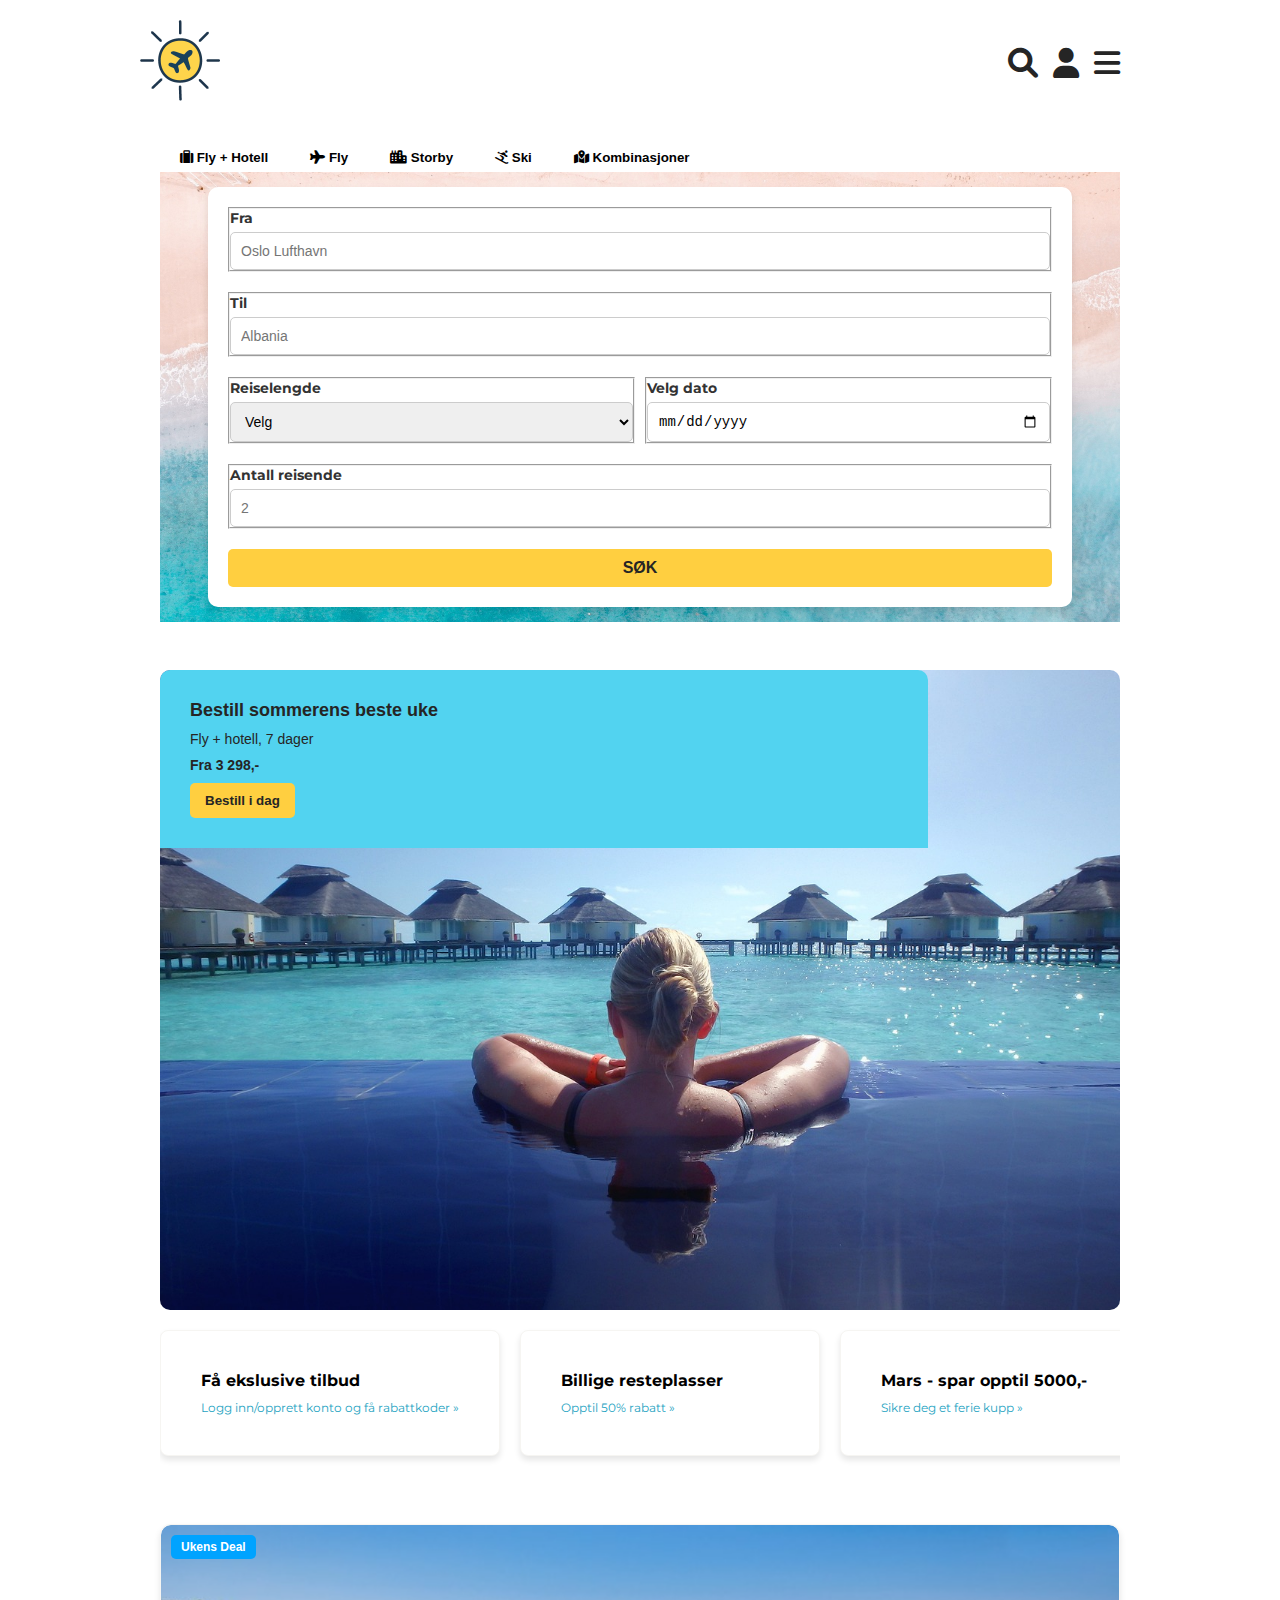
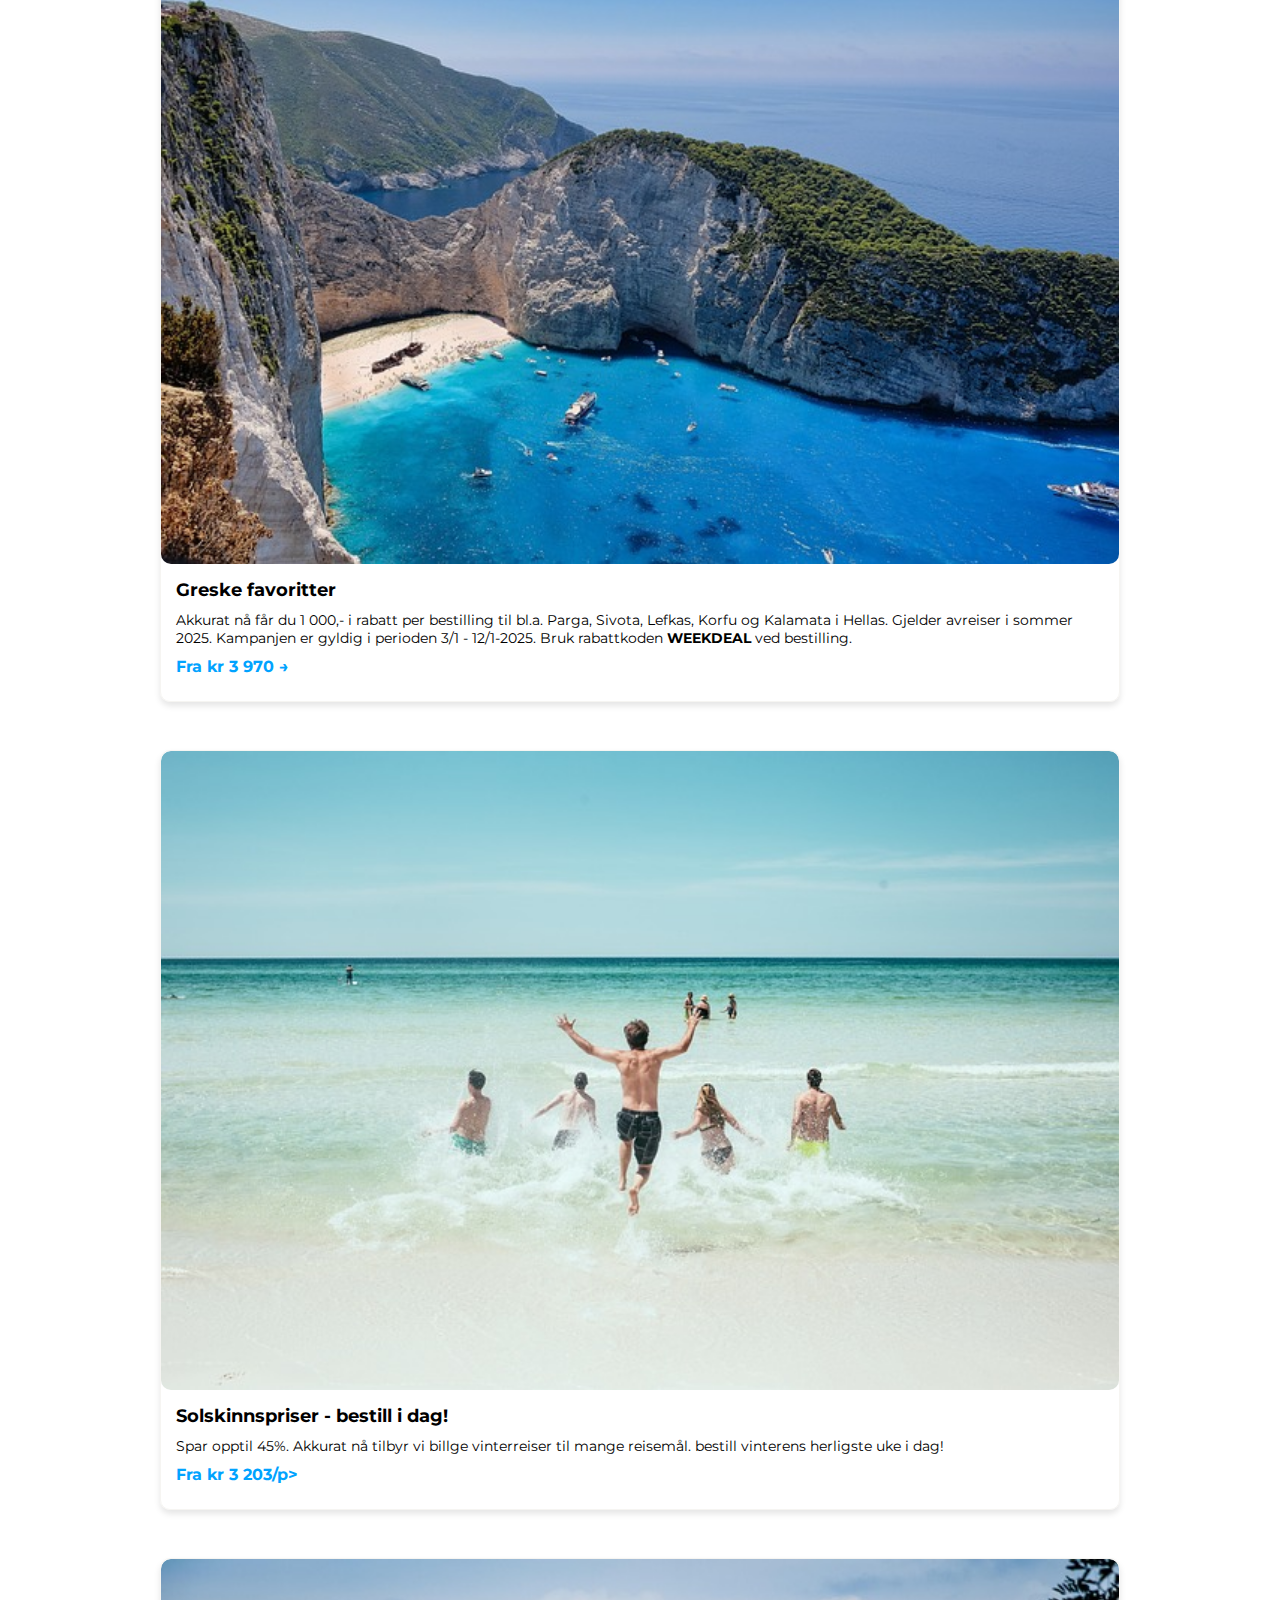
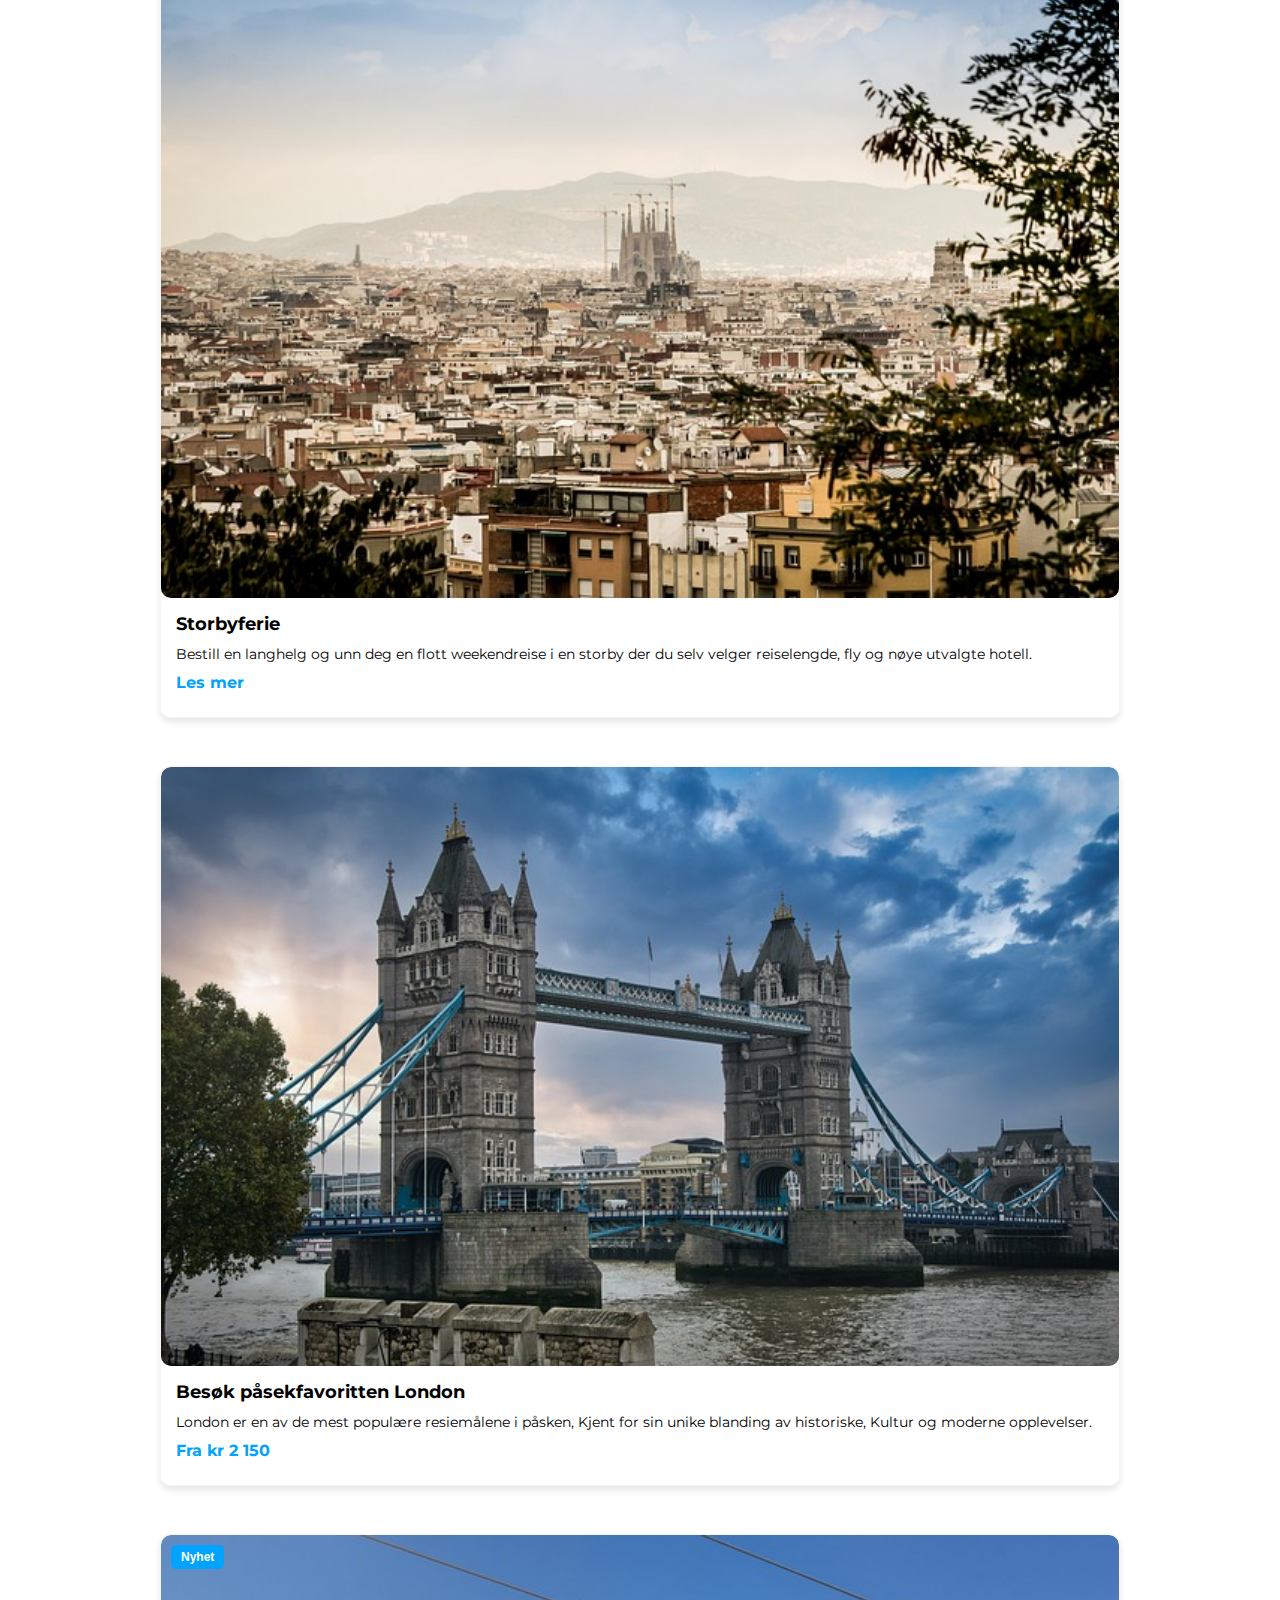
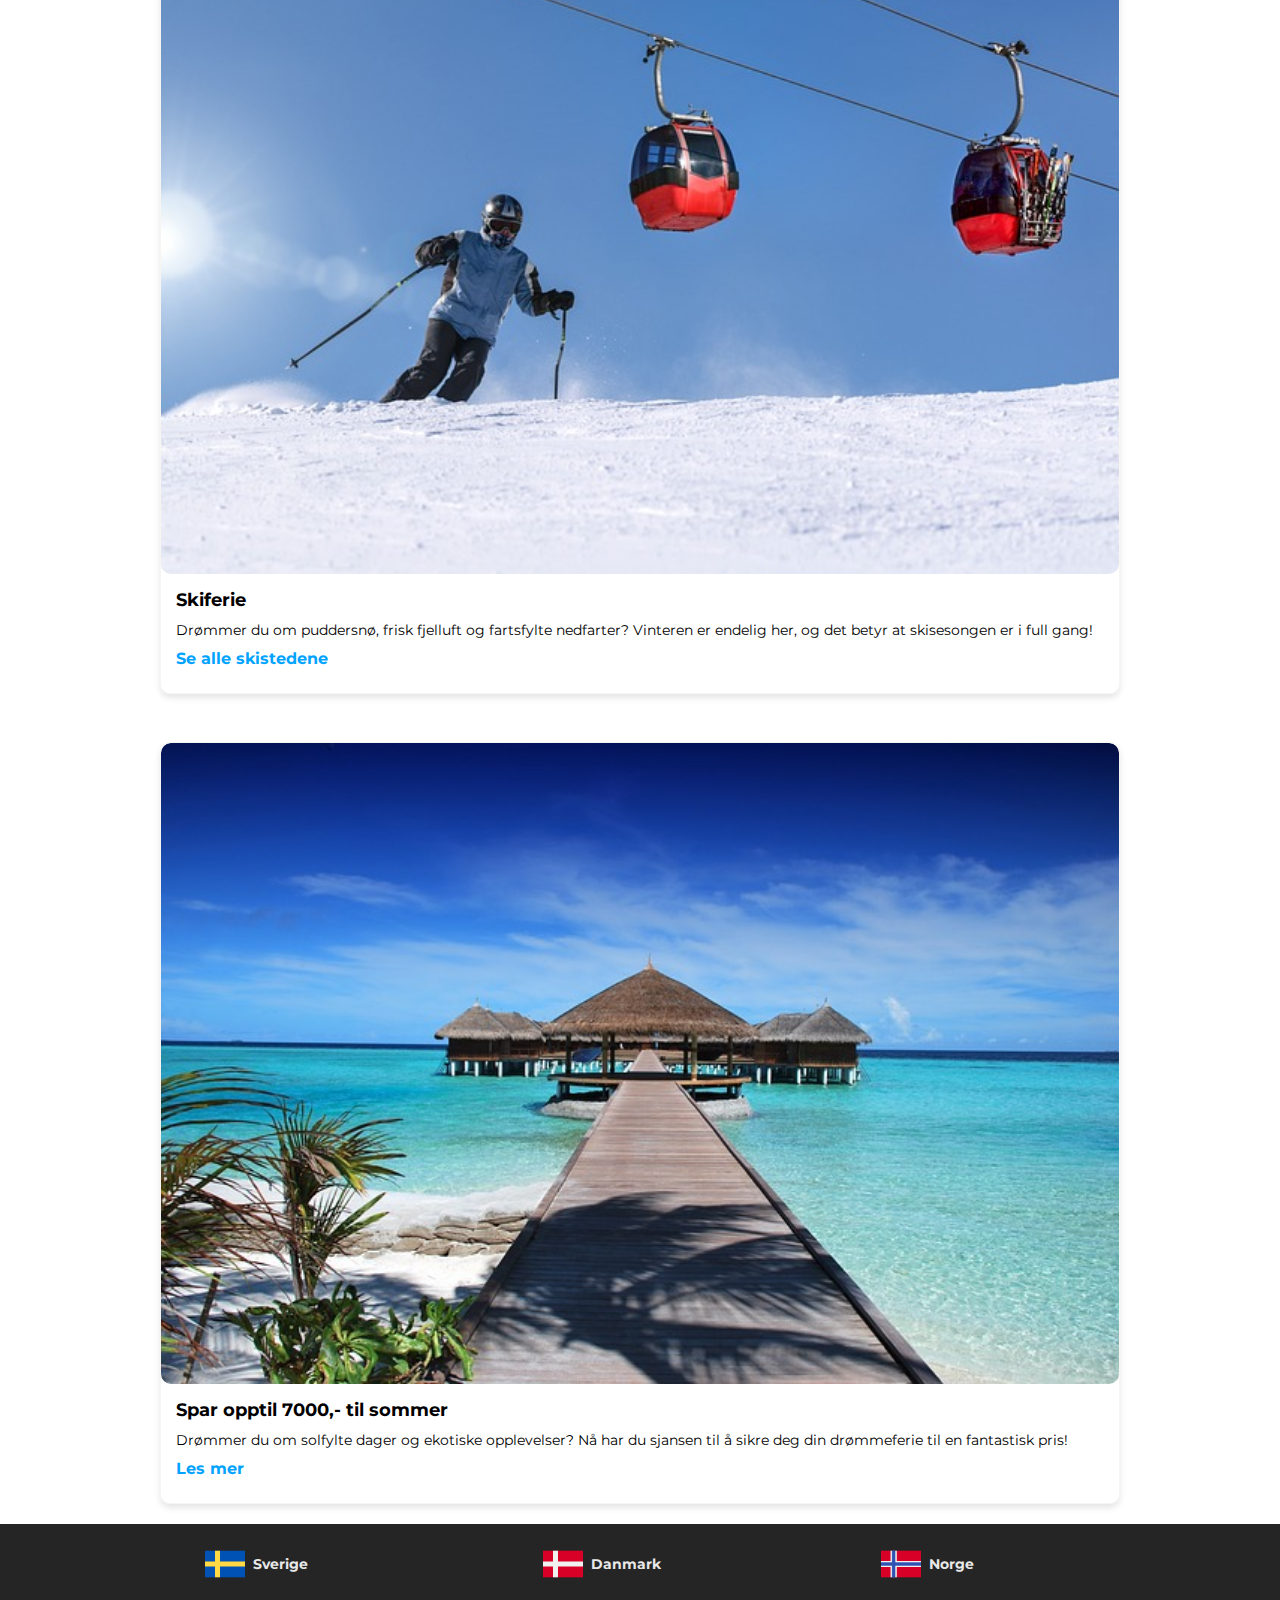
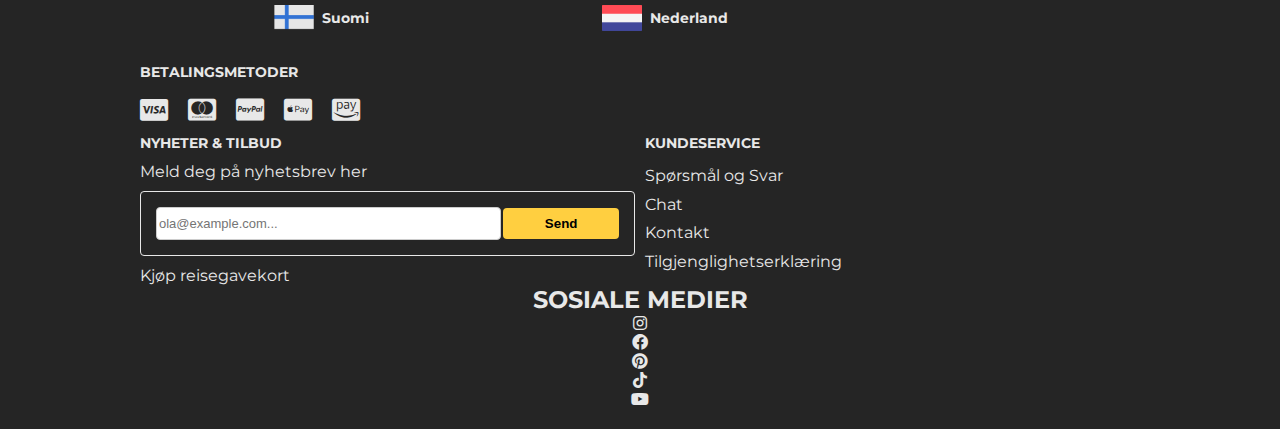
==== index.html @ 230c8f16 "Første commit for KonteEksamen-prosjektet" ====
<!DOCTYPE html>
<html lang="en">
<head>
    <meta charset="UTF-8">
    <meta name="viewport" content="width=device-width, initial-scale=1.0">
    <title>Document</title>
    <link href="https://fonts.googleapis.com/css2?family=Montserrat:wght@400;700&display=swap" rel="stylesheet">
    <link rel="stylesheet" href="https://cdnjs.cloudflare.com/ajax/libs/font-awesome/6.0.0-beta3/css/all.min.css">
    <link rel="stylesheet" href="style.css">
</head>
<body>
    <div class="wrapper">
        <header class="menu">
            <nav class="navbar">
                <div class="navdiv">
                    <div class="logo"><a href="#"><img src="bildemappe/fav.png" alt="logo"></a> </div>
                    <ul class="header-icons">
                        <li><i class="fas fa-search"></i></li> <!-- Søkeikon -->
                        <li><i class="fas fa-user"></i></li> <!-- Brukerikon -->
                        <li><i class="fas fa-bars"></i></li> <!-- Hamburger-menyikon -->
                    </ul> 
                </div>
            </nav>
        </header>


        <main class="main-content">
            <div class="booking-section">
                
                <section class="travel-booking-section">
                    <nav class="tabs">
                        <button class="tab active"><i class="fa-solid fa-suitcase"></i> Fly + Hotell</button>
                        <button class="tab"><i class="fa-sharp fa-solid fa-plane"></i> Fly</button>
                        <button class="tab"><i class="fa-sharp fa-solid fa-city"></i> Storby</button>
                        <button class="tab"><i class="fa-sharp fa-solid fa-person-skiing"></i> Ski</button>
                        <button class="tab"><i class="fa-solid fa-map-location-dot"></i> Kombinasjoner</button>
                    </nav>
                </section>
                
                <section class="form-section">
                    
                    <form action="index.php" method="post" class="kasse_inputs_3">
                
                        <fieldset class="input-group">
                            <label for="form">Fra</label>
                            <input type="text" id="form" placeholder="Oslo Lufthavn" minlength="6" maxlength="10" required>
                        </fieldset>
                
                        <fieldset class="input-group">
                            <label for="form">Til</label>
                            <input type="text" id="form" placeholder="Albania" minlength="6" maxlength="10" required>
                        </fieldset>
                
                        <section class="row">
                            <fieldset class="input-group">
                                <label for="travel-duration">Reiselengde</label>
                                <select id="travel-duration" required>
                                    <option value="">Velg</option>
                                    <option value="1">Mindre enn 1 uke</option>
                                    <option value="2">1-2 uker</option>
                                    <option value="3">Mer enn 2 uker</option>
                                </select>
                            </fieldset>
                            <fieldset class="input-group">
                                <label for="date">Velg dato</label>
                                <input type="date" id="date" required>
                            </fieldset>
                        </section>
                
                        <fieldset class="input-group">
                            <label for="datetime">Antall reisende</label>
                            <input type="number" id="datetime" placeholder="2" min="1" required>
                        </fieldset>
                
                        <button type="submit" class="search-btn">Søk</button>
                    </form>
                </section>
                
                
                




                <section class="card">
                    <figure class="card-image">
                        <img src="bildemappe/holiday.jpg" alt="Sommerferie" class="background-image">
                    </figure>
                    <section class="card-content">
                        <h2>Bestill sommerens beste uke</h2>
                        <p>Fly + hotell, 7 dager</p>
                        <p class="price">Fra <strong>3 298,-</strong></p>
                        <button class="cta-button">Bestill i dag</button>
                    </section>
                </section>

               
                <section class="tilbud-section">
                    <section class="tilbud">
                        <h3>Få ekslusive tilbud</h3>
                        <p>Logg inn/opprett konto og få rabattkoder &raquo;</p>
                    </section>

                    <section class="tilbud">
                        <h3>Billige resteplasser</h3>
                        <p>Opptil 50% rabatt &raquo;</p>
                    </section>

                    <section class="tilbud">
                        <h3>Mars - spar opptil 5000,-</h3>
                        <p>Sikre deg et ferie kupp &raquo;</p>
                    </section>
                </section>
                




                <section class="deal-card">
                    <span class="badge">Ukens Deal</span>
                    <img src="bildemappe/beach-mountain.jpg" alt="Bilde av greske strender" class="deal-image">
                    <article class="deal-content">
                        <h2>Greske favoritter</h2>
                        <p>Akkurat nå får du 1 000,- i rabatt per bestilling til bl.a. Parga, Sivota, Lefkas, Korfu og Kalamata i Hellas. Gjelder avreiser i sommer 2025. Kampanjen er gyldig i perioden 3/1 - 12/1-2025. Bruk rabattkoden <strong>WEEKDEAL</strong> ved bestilling.</p>
                        <p class="price">Fra kr 3 970 &rarr;</p>
                    </article>
                </section>
                <!-- Gjenta seks ganger -->
                <section class="deal-card">
                    <img src="bildemappe/beach-people.jpg" alt="Bilde av greske strender" class="deal-image">
                    <article class="deal-content">
                        <h2>Solskinnspriser - bestill i dag!</h2>
                        <p>Spar opptil 45%. Akkurat nå tilbyr vi billge vinterreiser til mange reisemål. bestill vinterens herligste uke i dag!</p>
                        <p class="price">Fra kr 3 203/p>
                    </article>
                </section>
                <section class="deal-card">
                    <img src="bildemappe/cathedral-city.jpg" alt="Bilde av greske strender" class="deal-image">
                    <article class="deal-content">
                        <h2>Storbyferie</h2>
                        <p>Bestill en langhelg og unn deg en flott weekendreise i en storby der du selv velger reiselengde, fly og nøye utvalgte hotell.</p>
                        <p class="price">Les mer</p>
                    </article>
                </section>
                <section class="deal-card">
                    <img src="bildemappe/building-brue.jpg" alt="Bilde av greske strender" class="deal-image">
                    <article class="deal-content">
                        <h2>Besøk påsekfavoritten London</h2>
                        <p>London er en av de mest populære resiemålene i påsken, Kjent for sin unike blanding av historiske, Kultur og moderne opplevelser.</p>
                        <p class="price">Fra kr 2 150</p>
                    </article>
                </section>
                <section class="deal-card">
                    <span class="badge">Nyhet</span>
                    <img src="bildemappe/ski-slope-3223709_640.jpg" alt="Bilde av greske strender" class="deal-image">
                    <article class="deal-content">
                        <h2>Skiferie</h2>
                        <p>Drømmer du om puddersnø, frisk fjelluft og fartsfylte nedfarter? Vinteren er endelig her, og det betyr at skisesongen er i full gang!</p>
                        <p class="price">Se alle skistedene</p>
                    </article>
                </section>
                <section class="deal-card">
                    <img src="bildemappe/beach-maldiv.jpg" alt="Bilde av greske strender" class="deal-image">
                    <article class="deal-content">
                        <h2>Spar opptil 7000,- til sommer</h2>
                        <p>Drømmer du om solfylte dager og ekotiske opplevelser? Nå har du sjansen til å sikre deg din drømmeferie til en fantastisk pris!</p>
                        <p class="price">Les mer</p>
                    </article>
                </section>




            
                
                
            </div>
            
        </main>


        <footer class="footer-container">
            
                    
            <section class="flags">
                <ul>
                    <li><img src="flagmappe/sweden.png" alt="Sverige"> Sverige</li>
                    <li><img src="flagmappe/denmark.png" alt="Danmark"> Danmark</li>
                    <li><img src="flagmappe/norway.png" alt="Norge"> Norge</li>
                    <li><img src="flagmappe/material.png" alt="Suomi"> Suomi</li>
                    <li><img src="flagmappe/netherlands.png" alt="Nederland"> Nederland</li>
                </ul>
            </section>           
                
                    

            <section class="payment-methods">
                <h2>BETALINGSMETODER</h2>
                <ul>
                    <li><i class="fa-brands fa-cc-visa"></i> </li>
                    <li><i class="fa-brands fa-cc-mastercard"></i> </li>
                    <li><i class="fa-brands fa-cc-paypal"></i> </li>
                    <li><i class="fa-brands fa-cc-apple-pay"></i> </li>
                    <li><i class="fa-brands fa-cc-amazon-pay"></i> </li>
                </ul>
            </section>

            <section class="footer-section">
                <article class="nyheter-tilbud">
                    <h3>NYHETER & TILBUD</h3>
                    <p>Meld deg på nyhetsbrev her</p>
                    <form>
                        <input type="email" placeholder="ola@example.com..." >
                        <button type="submit">Send</button>
                    </form>
                    <p>Kjøp reisegavekort</p>
                </article>
                <aside class="kundeservice">
                    <h3>KUNDESERVICE</h3>
                    <ul>
                        <li>Spørsmål og Svar</li>
                        <li>Chat</li>
                        <li>Kontakt</li>
                        <li>Tilgjenglighetserklæring</li>
                    </ul>
                </aside>
            </section>
            

            <section class="sosiale-medier">
                <h2>SOSIALE MEDIER</h2>
                <ul>
                    <li><i class="fa-brands fa-instagram"></i> </li>
                    <li><i class="fa-brands fa-facebook"></i> </li>
                    <li><i class="fa-brands fa-pinterest"></i> </li>
                    <li><i class="fa-brands fa-tiktok"></i> </li>
                    <li><i class="fa-brands fa-youtube"></i> </li>
                </ul>
            </section>



            
        </footer>
    </div>
    
</body>
</html>
---- style.css ----
/* meny (header seksjonen */
*{
    margin: 0;
    padding: 0;
    box-sizing: border-box;
    list-style: none;
    text-decoration: none;
}
body, html {
    font-family: 'Montserrat', sans-serif;
    height: 100%;
    margin: 0;
    padding: 0;
    box-sizing: border-box;
    max-width: 1400px;
}
.wrapper {
    max-width: 1400px;
    margin: 0 auto; 
    overflow-x: hidden;
 
}
.main-content {
    max-width: 1000px;
    margin: 0 auto; 
}
.menu, .footer {
    width: 100%;
}
.menu {
    padding: 20px 0;
    
}
.navdiv{
    max-width: 1000px;
    margin: 0 auto; /* Sentraliser innholdet */
    display: flex; align-items: center; justify-content: space-between;
}
.logo img{
    width: 50%;
    height: auto;

}
.header-icons {
    display: flex;
    align-items: center;
    padding-right: 20px;
}

.header-icons li {
    margin-left: 15px; 
}

.header-icons i {
    font-size: 30px; 
    color: #252525; 
}
.header-icons i:hover {
    color: #1ca2c1;
}





/*main booking seksjon */

body {
    font-family: 'Montserrat', sans-serif;
    margin: 0;
    padding: 0;
    
}

.booking-section {
    width: 100%;
    overflow: hidden;
    padding: 20px;
}

.tabs {
    display: flex;
    justify-content: flex-start;
    overflow-x: auto;
    scroll-behavior: smooth;
}

.tab {
    flex: 0 0 auto; 
    padding: 5px 20px;
    border: none;
    background: none;
    font-weight: bold;
    cursor: pointer;
    text-align: center;
    border-bottom: 2px solid transparent;
    margin-right: 2px;
    transition: border-color 0.3s ease;
    
}


.tabs::-webkit-scrollbar {
    height: 3px;
}

.tabs::-webkit-scrollbar-thumb {
    background-color: #1ca2c1;
    border-radius: 5px;
}


.booking-section {
    overflow-x: auto;
   
}








/* form booking section */
section.form-section {
    background-image: url('bildemappe/sea.jpg'); 
    background-size: 100%;
    background-position:top;
    background-repeat: no-repeat;
    width: 100%; 
    height: 50vh; 
    display: flex;
    justify-content: center;
    align-items: center;
}


form.kasse_inputs_3 {
   background-color: white;
    padding: 20px;
    border-radius: 10px;
    box-shadow: 0 4px 8px rgba(0, 0, 0, 0.1);
    max-width: 1000px;
    width: 90%;
    box-sizing: border-box;
}


.input-group {
    margin-bottom: 20px;
}

.input-group label {
    display: block;
    font-size: 14px;
    font-weight: bold;
    margin-bottom: 5px;
    color: #333;
}

.input-group input,
.input-group select {
    width: 100%;
    padding: 10px;
    font-size: 14px;
    border: 1px solid #ccc;
    border-radius: 5px;
}


section.row {
    display: flex;
    gap: 10px;
}

section.row .input-group {
    flex: 1;
}


.search-btn {
    display: block;
    width: 100%;
    background-color: #ffcf40;
    color: #252525;
    font-weight: bolder;
    padding: 10px;
    font-size: 16px;
    border: none;
    border-radius: 5px;
    cursor: pointer;
    text-transform: uppercase;
    margin-top: 20px;
}

.search-btn:hover {
    background-color: #ffcf40;
}

















/*holiday */
/* Styling the card container */
.card {
    position: relative;
    width: 100%; 
    border-radius: 10px;
    overflow: hidden;
    font-family: Arial, sans-serif;
    margin-top: 5%;
}
.card-image {
    margin: 0;
    padding: 0;
    position: relative;
}
.background-image {
    width: 100%;
    height: auto;
    display: block;   
}
.card-content {
    position: absolute;
    top: 0;
    left: 0;
    width: 80%;
    background-color:#52d3f0; 
    color: #252525;
    padding: 30px;
    border-radius: 10px 10px 0 0; 
 
}

.card-content h2 {
    margin: 0 0 10px;
    font-size: 18px;
    font-weight: bold;
}

.card-content p {
    margin: 0 0 10px;
    font-size: 14px;
}

.price {
    font-size: 80px;
    font-weight: bolder;
}


.cta-button {
    background-color: #ffcf40;
    color: #252525;
    border: none;
    padding: 10px 15px;
    font-weight: bold;
    border-radius: 5px;
    cursor: pointer;
    
}

.cta-button:hover {
    background-color: #e0b836;
}








/* tilbud section */
/* Foreldreseksjon */
.tilbud-section {
    display: flex;
    gap: 20px; 
    overflow-x: scroll; 
    padding: 20px 0;
    scrollbar-width: thin; 
    scrollbar-color: #ccc transparent;
}


.tilbud {
    min-width: 300px; 
    flex-shrink: 0; 
    padding: 40px;
    border: 1px solid  #f6f5f2;
    border-radius: 8px;
    background-color: #fff; 
    box-shadow: 0 4px 6px rgba(0, 0, 0, 0.1); 
    transition: transform 0.3s ease; 
    text-align: left;
}


.tilbud:hover {
    transform: translateY(-5px); 
    box-shadow: 0 8px 12px rgba(0, 0, 0, 0.2);
}


.tilbud h3 {
    font-size: 16px;
    color: #000;
    margin-bottom: 10px;
    font-weight: bold;
}

.tilbud p {
    font-size: 12px;
    color: #1ca2c1; 
    margin: 0;
}


.tilbud-section::-webkit-scrollbar {
    height: 6px; 
}

.tilbud-section::-webkit-scrollbar-thumb {
    background: #ccc; 
    border-radius: 3px;
}







/* tips og inspirasjon */

.deal-card {
    position: relative;
    width: 100%; /* Samme bredde som i 'holiday'-seksjonen */
    border-radius: 10px; /* Runde hjørner */
    overflow: hidden; /* Sikrer at alt utenfor kortet klippes bort */
    font-family: Arial, sans-serif;
    margin-top: 5%; /* Match marginene */
    border: 1px solid  #f6f5f2;
    border-radius: 10px;
    box-shadow: 0 4px 6px rgba(0, 0, 0, 0.1); 
    transition: transform 0.3s ease; 
}

.badge {
    position: absolute;
    top: 10px;
    left: 10px; 
    background-color: #00a3ff;
    color: #fff;
    padding: 5px 10px;
    font-weight: bold;
    font-size: 12px;
    border-radius: 5px;
    z-index: 10;
}

.deal-image {
    width: 100%; /* Bildet fyller hele bredden */
    height: auto; /* Opprettholder proporsjonene */
    display: block;
    border-radius: 10px; /* Runde hjørner for bildet */

}

.deal-content {
    padding: 15px;
}

.deal-content h2 {
    margin: 0 0 10px;
    font-size: 18px;
    font-weight: bold;
    font-family:'Montserrat', sans-serif ;

}

.deal-content p {
    margin: 0 0 10px;
    font-size: 14px;
    font-family:'Montserrat', sans-serif ;
}

.deal-content .price {
    font-size: 16px;
    font-weight: bold;
    color: #00a3ff;
    margin-top: 10px;
    font-family:'Montserrat', sans-serif ;
}











/* footer */
/*flags */
.footer-section, .flags, .payment-methods, .sosiale-medier {
    max-width: 1000px; 
    margin: 0 auto;
}
.footer-container {
    width: 100%;
    background-color: #252525;
    padding: 20px;
    text-align: center;
    color: #e8e8e8;
    position: relative; 
    bottom: 0; 
    left: 0;
}

.flags ul {
    display: grid;
    gap: 14px; 
    justify-content: center; 
    grid-template-rows: auto auto;
    grid-template-columns: 1fr 1fr 1fr; 
    grid-template-columns: repeat(3, 1fr); 
    margin-bottom: 25px;
    
}

.flags ul li {
    display: flex;
    align-items: center;
    gap: 8px; 
    font-family: 'Montserrat', sans-serif;
    font-weight: bold;
    font-size: 14px;
}

.flags ul li img {
    width: 40px;
    height: auto;
    margin-left: 20%;

}
.flags ul li:nth-child(4),
.flags ul li:nth-child(5) {
    grid-column: span 1; 
    justify-self: center; 
  
}




/* Betalingsmetoder */
.payment-methods h2 {
    justify-content: left;
    margin-bottom: 1rem;
    font-size: 14px;
}
.payment-methods{
    display: flex;
    flex-direction: column; 
    align-items: flex-start; 
}

.payment-methods ul {
    display: flex;
    gap: 20px; 
    list-style: none;
    padding: 0;
    margin: 0;
}

.payment-methods ul li i {
    font-size: 25px; 
    margin-bottom: 12px; 
    color: #e8e8e8; 
}




/* nyheter og tilbud */

.footer-section {
    display: flex;
    flex-direction: row; 
    justify-content: space-between; 
    align-items:center; 
    background-color: #252525;
    color: #e8e8e8; 
    font-family: 'Montserrat', sans-serif;
    font-size: 16px;
    gap: 10px;
}

.footer-section article,
.footer-section aside {
    flex: 1; 
}

.footer-section h3 {
    font-size: 0.89rem; 
    margin-bottom: 10px; 
    font-weight: bold;
}
.footer-section p{
    font-size: 16px;
}

.nyheter-tilbud form {
    display: flex; 
    align-items: center; 
    justify-content: space-between; /* Sikrer god plassfordeling */
    margin-bottom: 10px; 
    margin-top: 10px; 
    border: 1px solid #e8e8e8; 
    padding: 15px; /* Juster padding for bedre plass */
    border-radius: 4px; /* Runde hjørner */
    box-sizing: border-box; /* Viktig for å holde elementene innenfor rammen */
    

}


.kundeservice {
    align-self: flex-start; 
    margin-right: auto; 
    text-align: left; 
   
}
.nyheter-tilbud {
    align-self: flex-start; 
    margin-right: auto; 
    text-align: left;
}

.nyheter-tilbud input {
    flex: 1; /* Fyller opp tilgjengelig plass */
    padding: 8px 2px; /* Mindre padding */
    font-size: 13px; /* Juster tekststørrelsen */
    border: 1px solid #ccc; /* Tynnere border */
    border-radius: 4px; /* Runde hjørner */
    outline: none; 
    box-sizing: border-box; /* Forhindrer overskridelse */
    width: 75%; /* Juster bredde */
}

.nyheter-tilbud button {
    padding: 8px 2px; /* Juster padding for knapp */
    background-color: #ffcf40; 
    border: none; 
    border-radius: 4px; 
    color: black; 
    font-weight: bold; 
    cursor: pointer; 
    margin-left: 2px; /* Avstand mellom input og knapp */
    box-sizing: border-box; /* Sørger for korrekt dimensjonering */
    width:25%; /* Juster bredde */
}


.nyheter-tilbud button:hover {
    background-color: #ffcf40; 
}

.kundeservice ul {
    list-style: none;
    padding: 0; 
    margin: 0; 
    line-height: 1.8; 
}

.kundeservice li {
    color: #e8e8e8;
    cursor: pointer; 
}

.kundeservice li:hover {
    text-decoration: underline; 
}

/* Media Query for små skjermer (maks 768px bredde) */
@media (max-width: 768px) {
    .footer-section {
        flex-wrap: wrap;
        gap: 10px; 
    }

    .footer-section article,
    .footer-section aside {
        flex: 1 1 48%;
        max-width: 48%; 
    }

    .nyheter-tilbud form {
        flex-wrap: nowrap; 

    .nyheter-tilbud input {
        width: 70%; 
    }

    .nyheter-tilbud button {
        width: 30%; 
    }
}


/* sosiale medier */
.sosiale-medier h2 {
    justify-content: left;
    margin-bottom: 1rem;
    margin-top: 6%;
    font-size: 16px;
}
.sosiale-medier{
    display: flex;
    flex-direction: column; 
    align-items: flex-start; 
}
.sosiale-medier ul {
    display: flex;
    gap: 20px; 
    list-style: none;
    padding: 0;
    margin: 0;
}
.sosiale-medier ul li {
    display: flex;
    flex-direction: column;
    font-family: 'Montserrat', sans-serif;
    font-size: 20px;
    color: #e8e8e8;
}
}
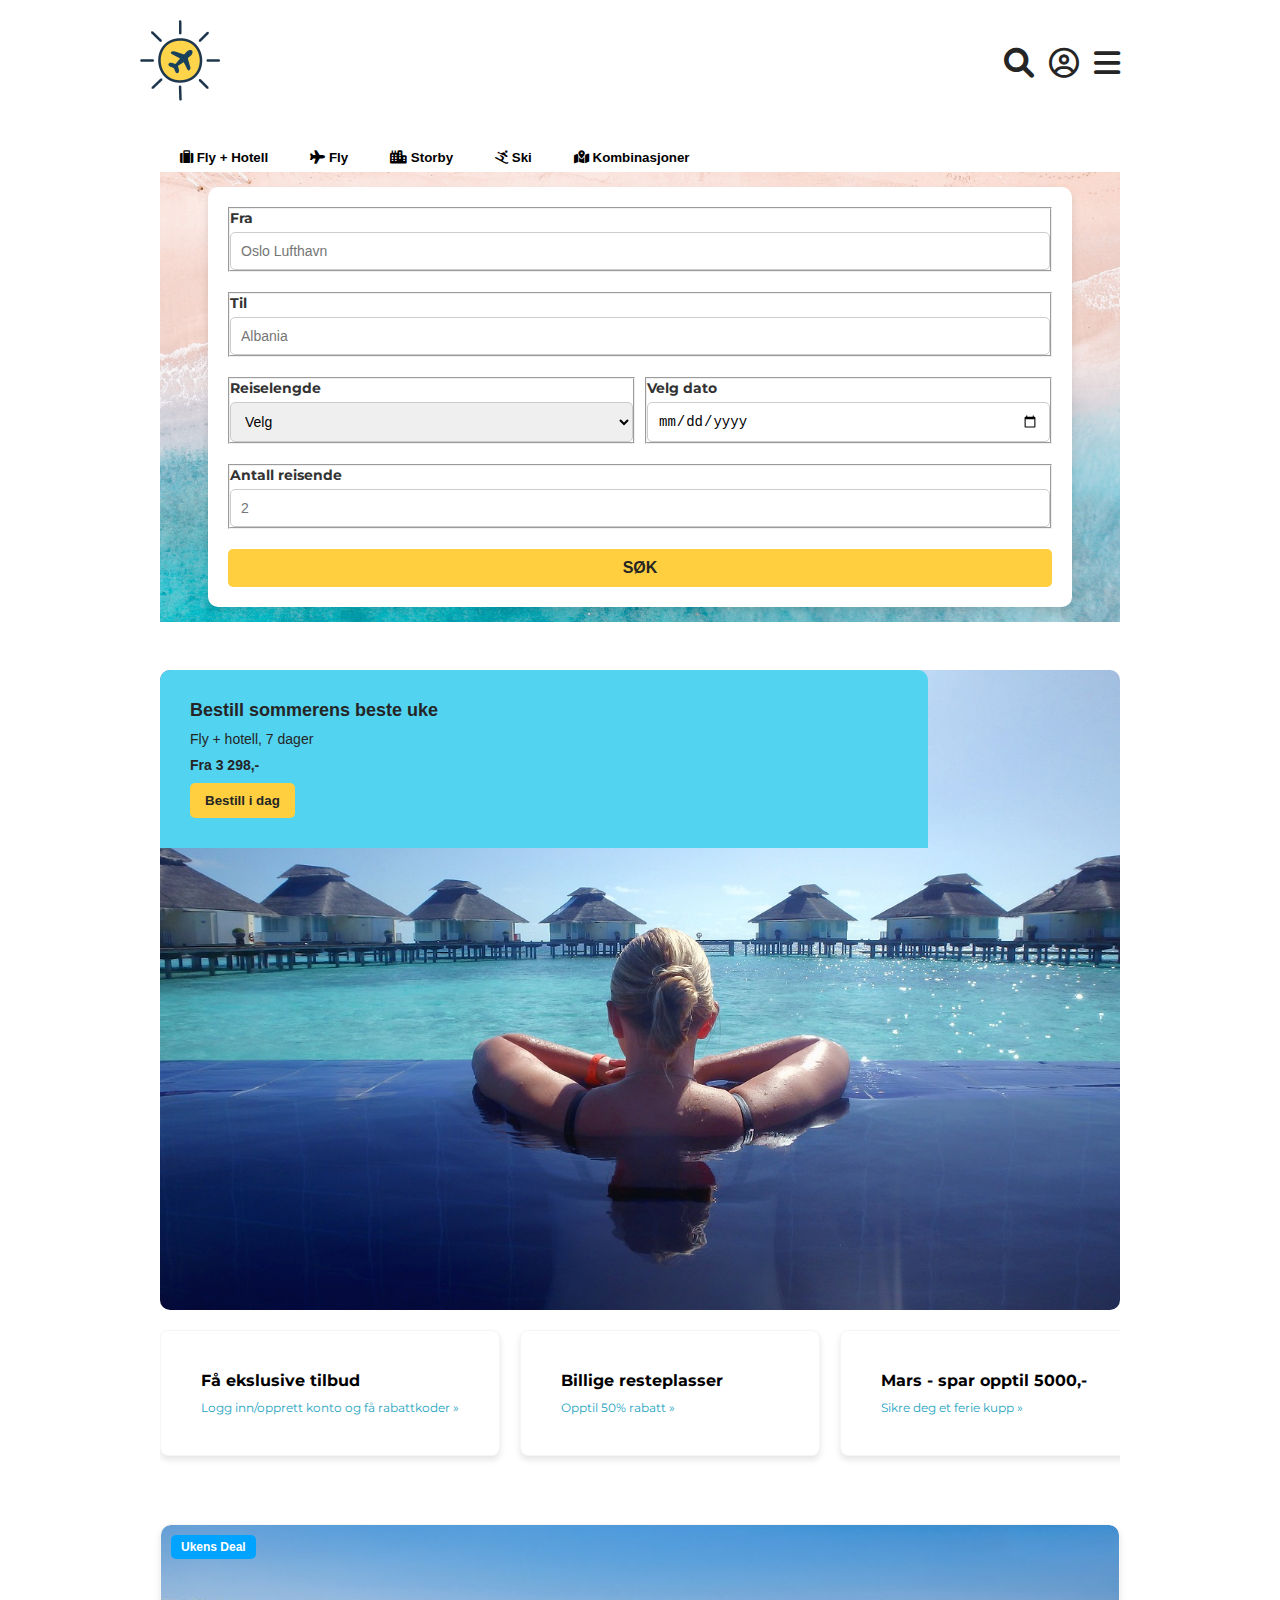
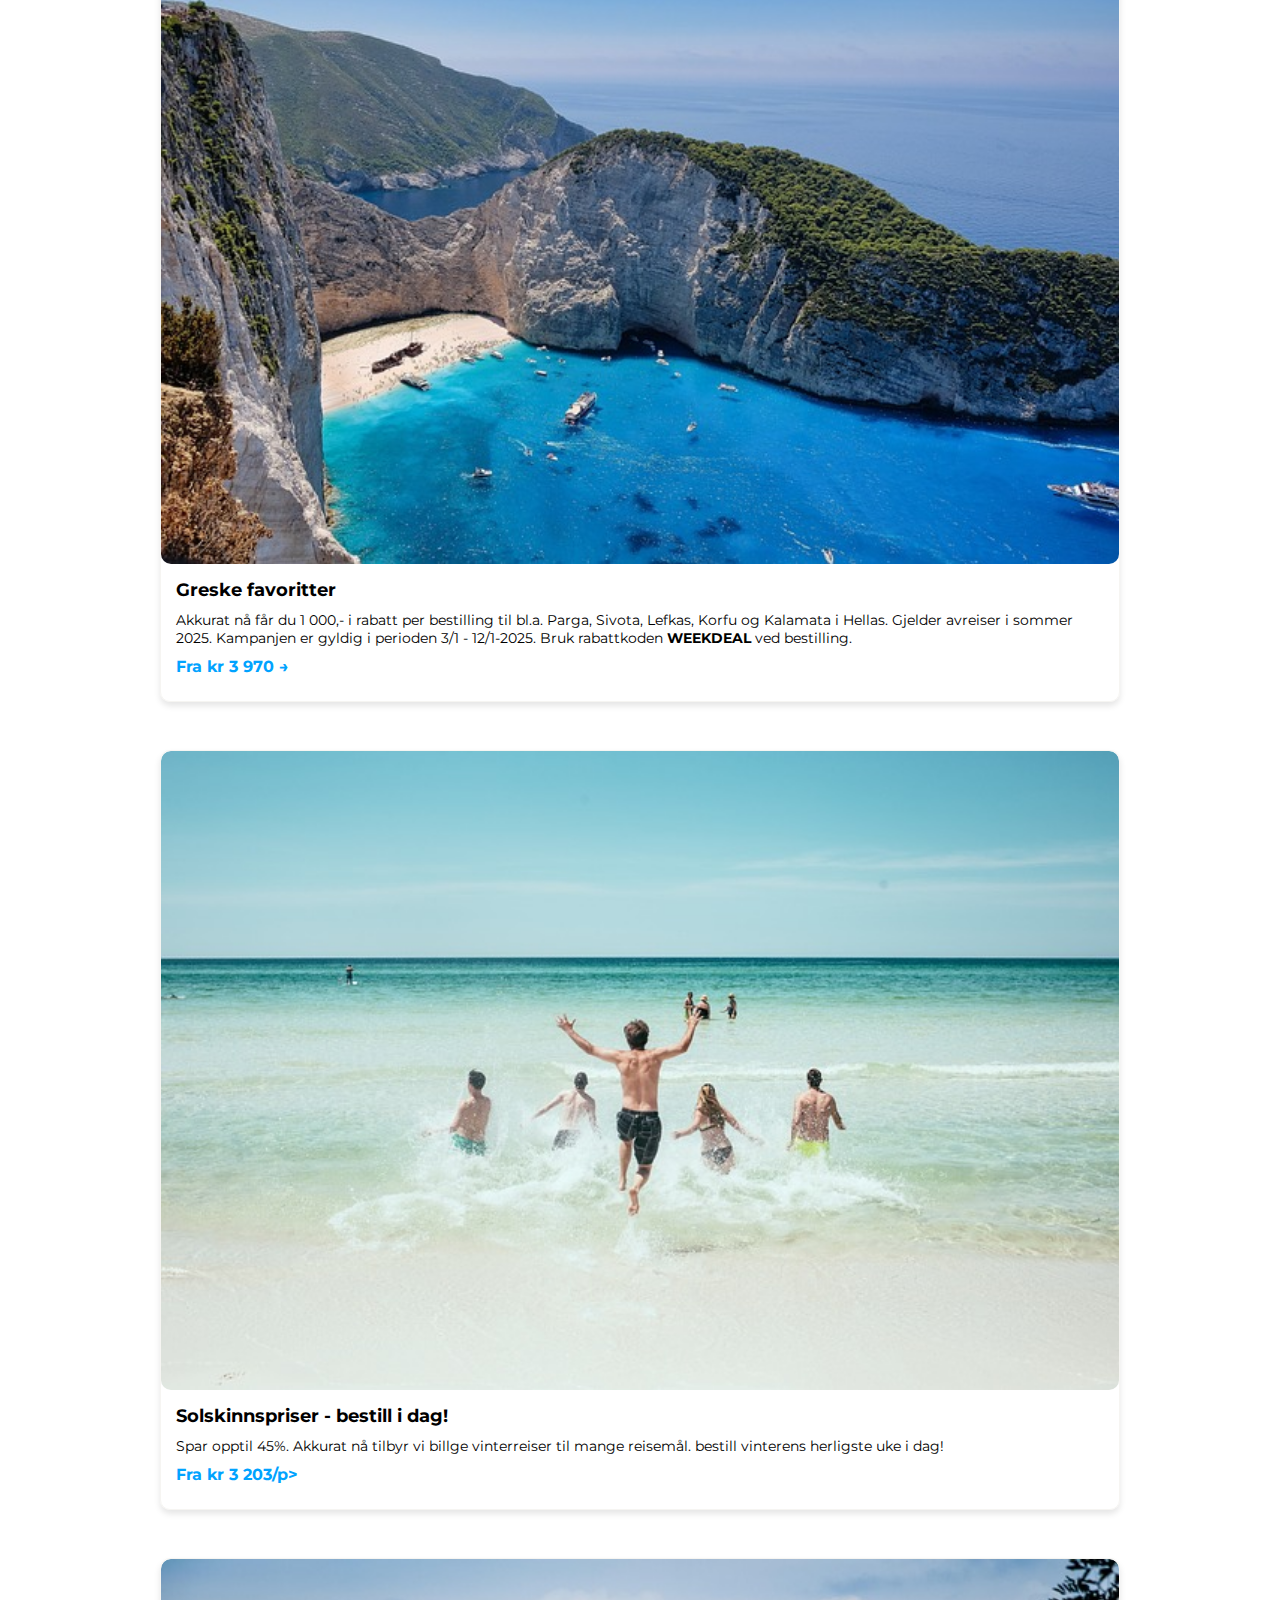
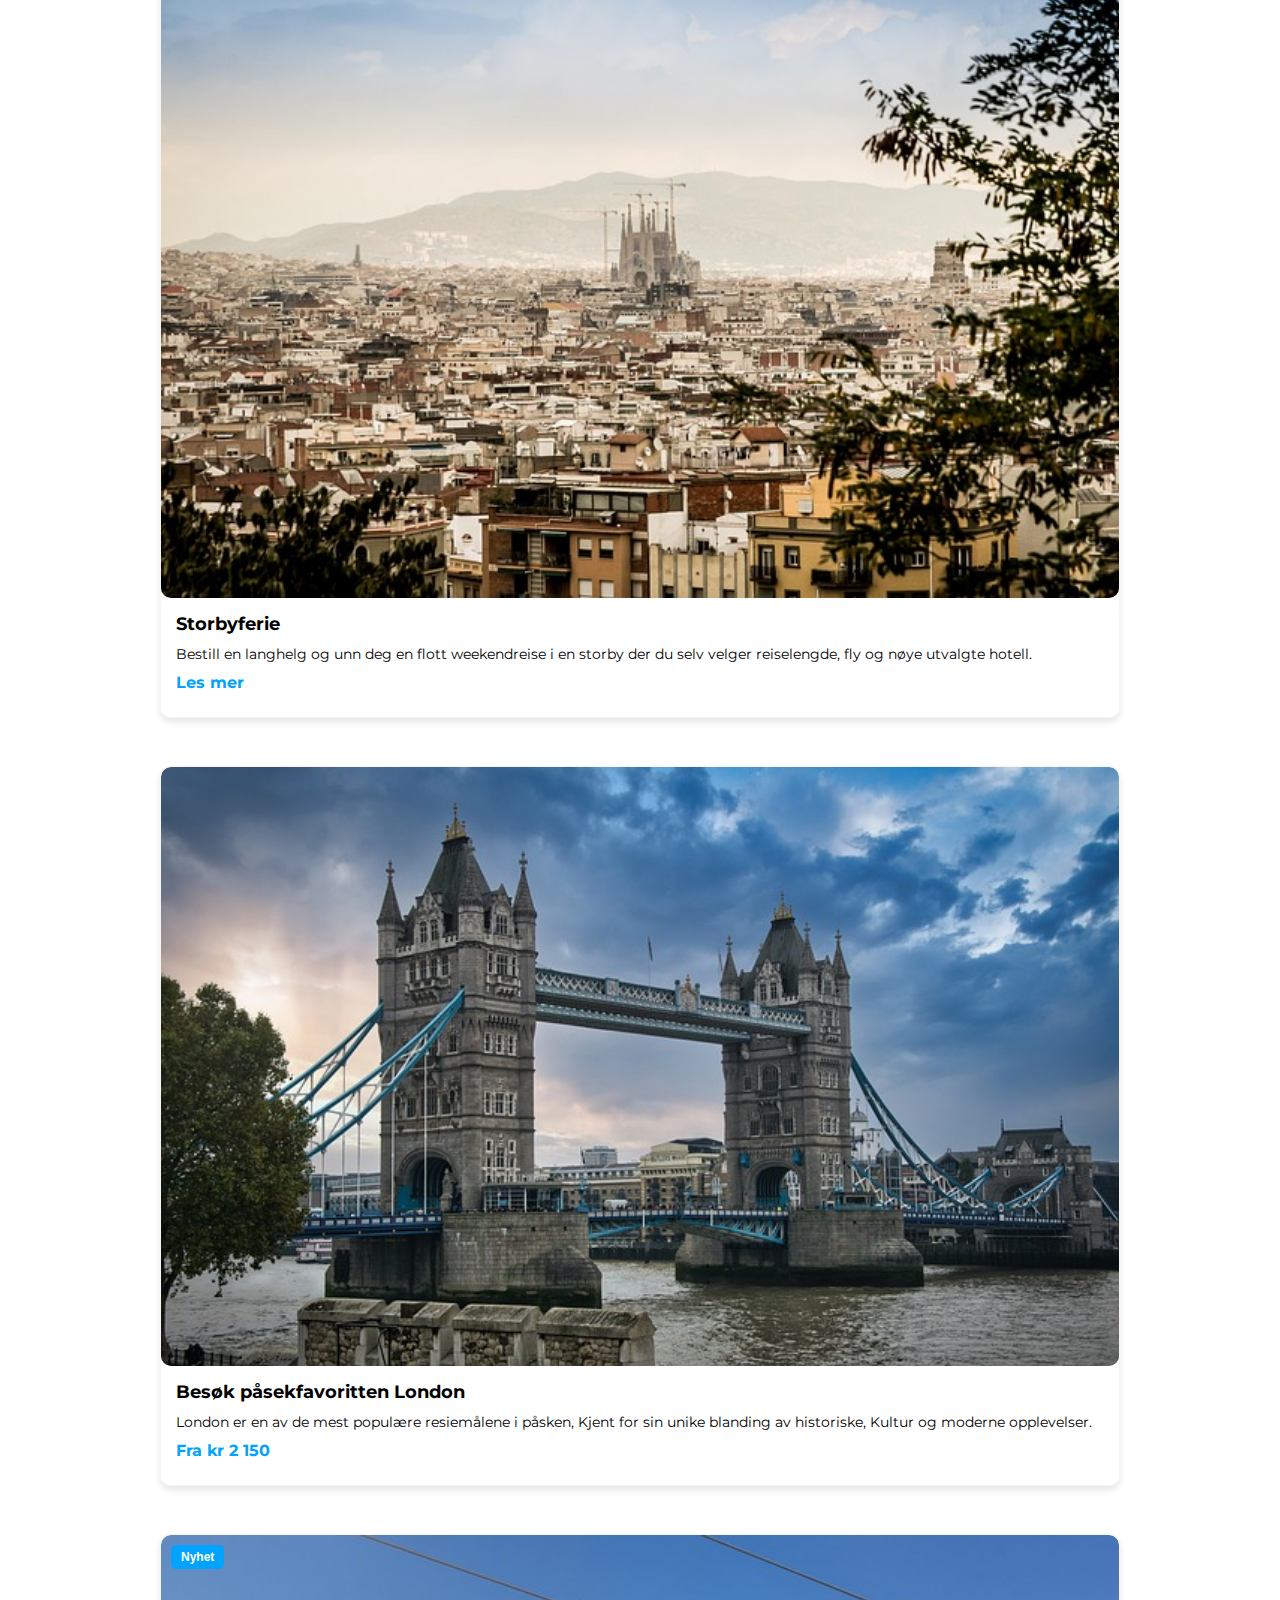
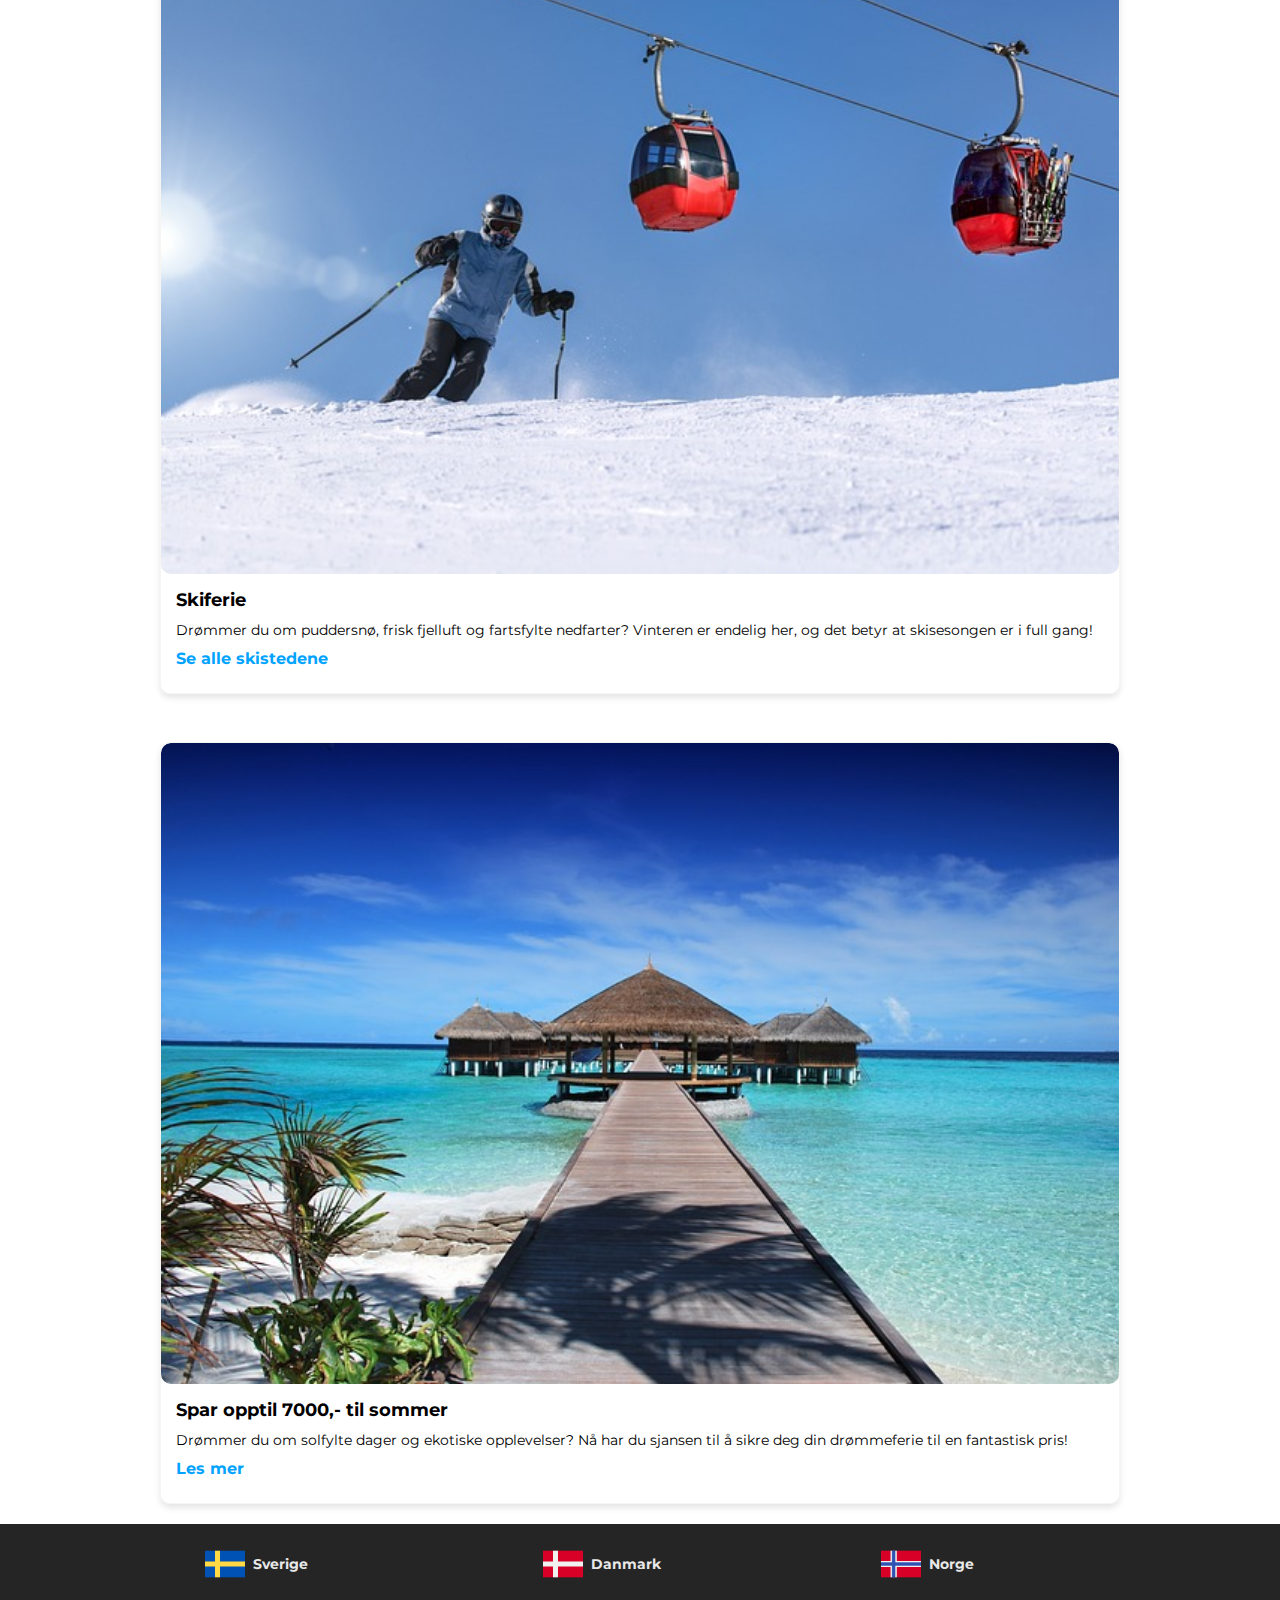
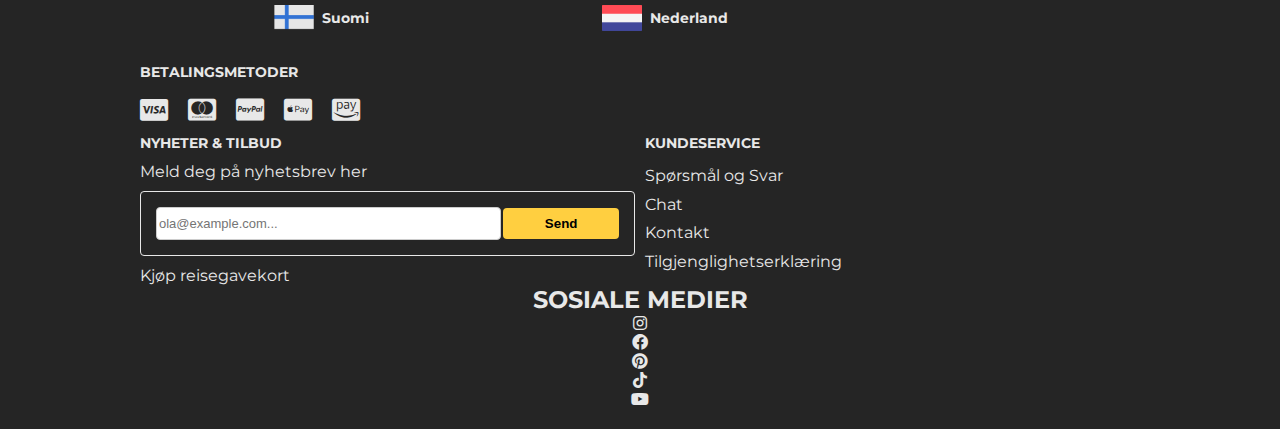
==== commit 387d5557: "side 2 er nesten ferdig med seksjon 1 og 2" ====
--- a/index.html
+++ b/index.html
@@ -16,7 +16,7 @@
                     <div class="logo"><a href="#"><img src="bildemappe/fav.png" alt="logo"></a> </div>
                     <ul class="header-icons">
                         <li><i class="fas fa-search"></i></li> <!-- Søkeikon -->
-                        <li><i class="fas fa-user"></i></li> <!-- Brukerikon -->
+                        <li><i class="far fa-user-circle"></i></li> <!-- Brukerikon -->
                         <li><i class="fas fa-bars"></i></li> <!-- Hamburger-menyikon -->
                     </ul> 
                 </div>
--- a/style.css
+++ b/style.css
@@ -19,7 +19,6 @@
     max-width: 1400px;
     margin: 0 auto; 
     overflow-x: hidden;
- 
 }
 .main-content {
     max-width: 1000px;
@@ -203,18 +202,6 @@
 
 
 
-
-
-
-
-
-
-
-
-
-
-
-
 /*holiday */
 /* Styling the card container */
 .card {
@@ -652,4 +639,173 @@
     font-size: 20px;
     color: #e8e8e8;
 }
-}+}
+
+
+
+
+
+
+
+
+
+
+/*Hotell side */
+.container {
+    padding: 0rem; 
+}
+.slider-wrapper {
+    position: relative;
+    max-width: 48rem;
+    margin: 0 auto;
+    margin-bottom: 10px;
+}
+
+.slider {
+    display: flex;
+    aspect-ratio: 16 / 13;
+    overflow: auto;
+    scroll-snap-type: x mandatory;
+    scroll-behavior: smooth;
+}
+
+.slider-nav {
+   display: flex;
+   column-gap: 1rem;
+   position: absolute;
+   bottom: 1.25rem;
+   left: 50%;
+   transform: translateX(-50%);
+   z-index: 1;
+}
+
+.slide img {
+    flex: 1 0 100%;
+    scroll-snap-align: start;
+    object-fit: cover;
+
+}
+
+.slider-nav a {
+    width: 0.5rem;
+    height: 0.5rem;
+    border-radius: 50%;
+    background-color: #fff;
+    opacity: 0,75;
+    transition: opacity ease 250ms;
+}
+.slider-nav a:hover {
+    opacity: 1;
+}
+
+
+
+
+  /* anmeldelsers */
+ /* Container for rating og tekst */
+ .anmeldelsers{
+    position: relative; 
+    margin-top: 0;  /* Fjernet top-margin for å sentrere perfekt */
+    display: flex;
+    flex-direction: column;  /* Sørg for at innholdet står vertikalt */
+    align-items: center;     /* Sentrer horisontalt */
+    justify-content: center; /* Sentrer vertikalt */
+    text-align: center;      /* For å justere tekst i midten */
+    width: 100%;
+    max-width: 1000px;  
+  }
+
+  .anmeldelsers h2 {
+    text-align: left;       /* Venstrejusterer teksten */
+    margin: 0;              /* Fjernet ekstra margin */
+    padding-left: 20px;     /* Legger til litt avstand til venstre */
+    width: 100%;            /* Tar opp hele bredden */
+    max-width: 100%;        /* Sørger for at overskriften ikke overskrider containerens bredde */
+    position: absolute; /* Plasser h2 absolutt i forhold til forelderen */
+    top: 0; /* Plasserer h2 helt øverst */
+    left: 0; /* Justerer det til venstre */
+    z-index: 10; /* Sørger for at teksten er over bildet */
+}
+
+.anmeldelser {
+    max-width: 1000px;
+    width: 95%;
+    display: flex;
+    flex-wrap: wrap;
+    padding: 20px; /* Fjern padding, da bildet skal dekke hele plassen */
+}
+
+.anmel-image{
+    width: 100%; /* Bildet fyller hele bredden */
+    height: auto; /* Opprettholder proporsjonene */
+    display: block;
+    margin-top: 10px;
+    
+}
+
+.anmel-content {
+    display: flex;
+    flex-direction: column;
+    align-items: flex-start; /* Juster til venstre */
+    width: 250px;
+    padding: 20px;
+    text-align: left;
+    flex: 1;
+    box-shadow: 0 4px 6px rgba(0, 0, 0, 0.1); 
+    border-radius: 0px 0px 10px 10px;
+    font-family: 'Montserrat', sans-serif;
+
+}
+
+.anmel-content h3 {
+    font-size: 1.2em;
+    margin: 10px 0;
+    font-family: 'Montserrat', sans-serif;
+}
+.large-point {
+    font-size: 2em; /* Øker størrelsen på punktet */
+    color: black; /* Velg ønsket farge for punktet */
+}
+
+.anmel-content p {
+    font-size: 0.9em;
+    color: #252525;
+    display: inline-block; /* Plasserer <p> ved siden av hverandre, men under hverandre */
+    line-height: 1.2;
+    margin: 0;
+    font-family: 'Montserrat', sans-serif;
+    font-weight: bold;
+    padding: 0; /* Fjerner padding */
+}
+
+.rating, .reviews {
+    display: inline-block; /* Holder dem på linje */
+    vertical-align: middle; /* Justerer dem vertikalt */
+    font-size: 16px; /* Standard tekststørrelse */
+}
+.rating-reviews {
+    display: flex; /* Plasserer rating og reviews horisontalt */
+    align-items: center; /* Vertikal justering */
+}
+
+.rating {
+    background-color: green;
+    color: white;
+    padding: 5px 10px;
+    border-radius: 12px;
+    font-weight: bold;
+    box-shadow: 0 2px 5px rgba(0, 0, 0, 0.2);
+    margin-right: 10px;
+}
+
+.reviews {
+    color: #252525;
+    font-size: 14px;
+    font-weight: bold;
+}
+.anmel-price {
+    font-size: 1.5em !important;
+    margin-top: 10px !important;
+    
+}
+
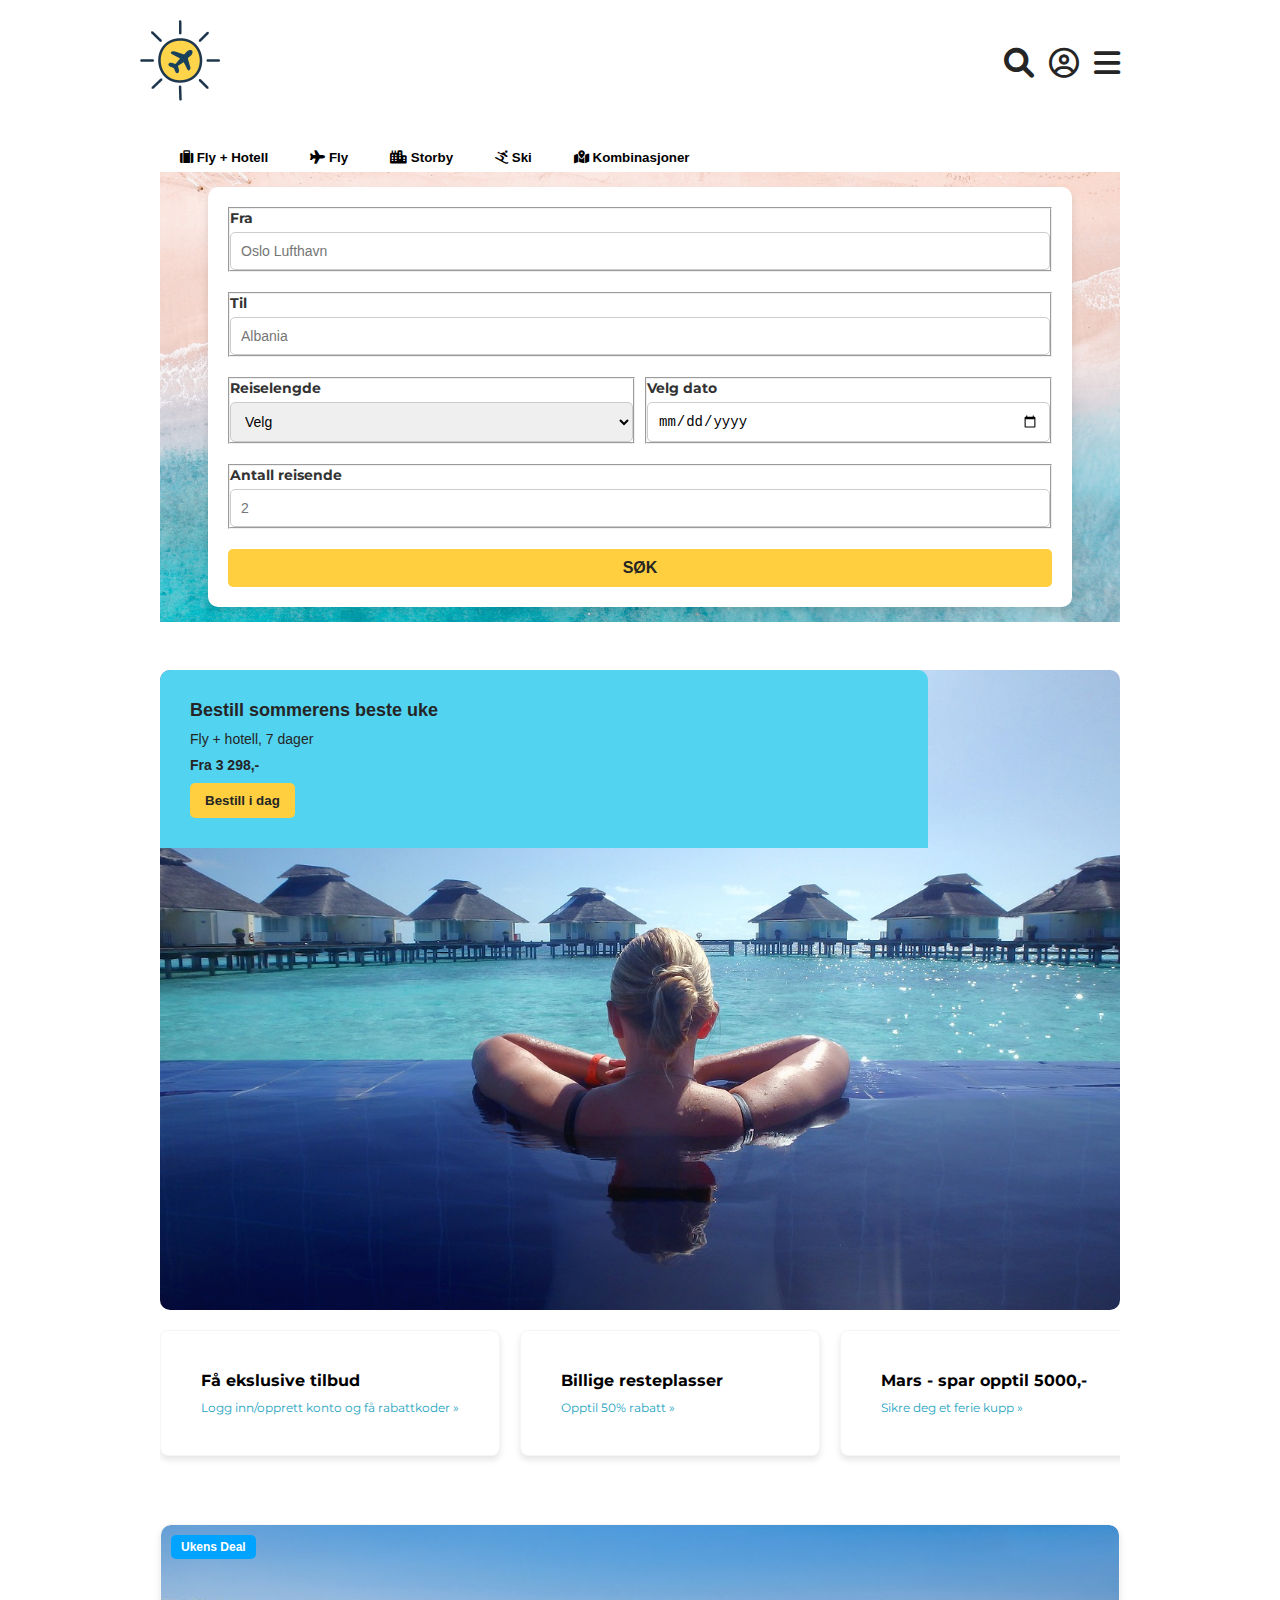
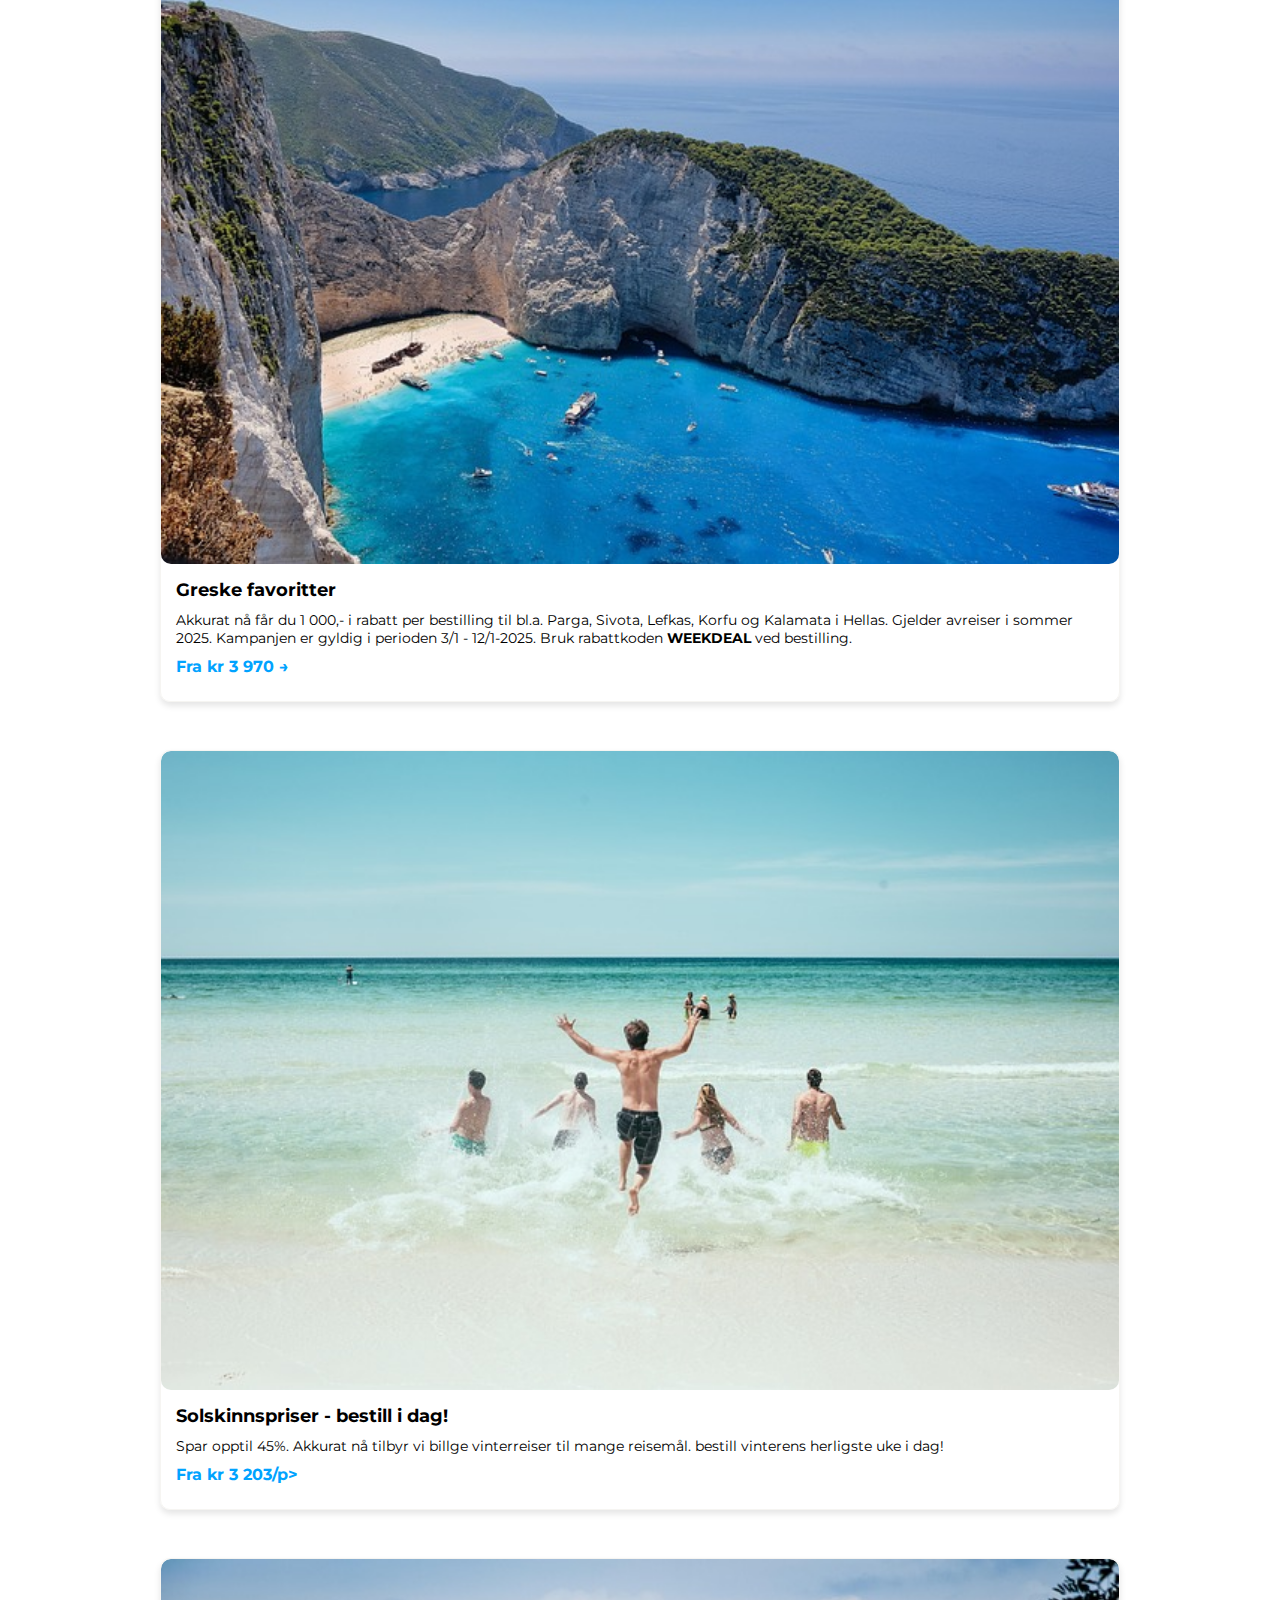
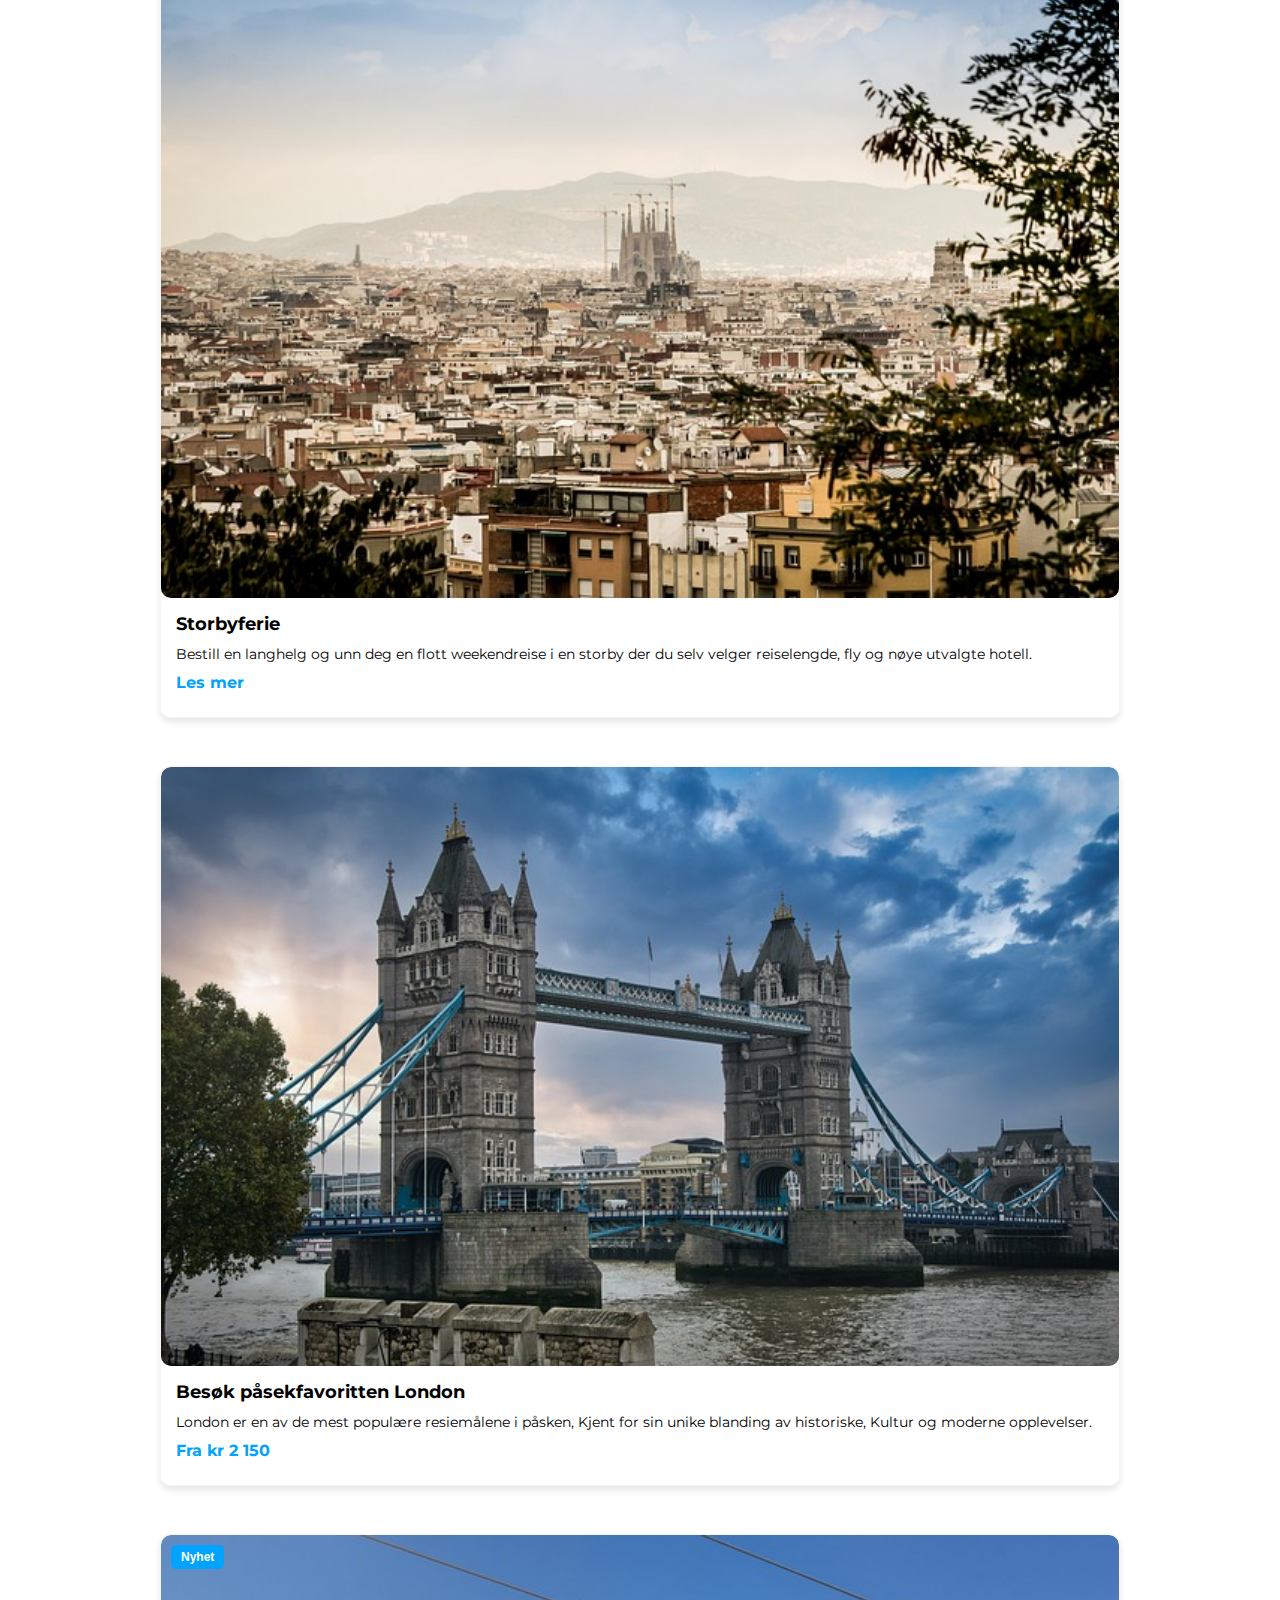
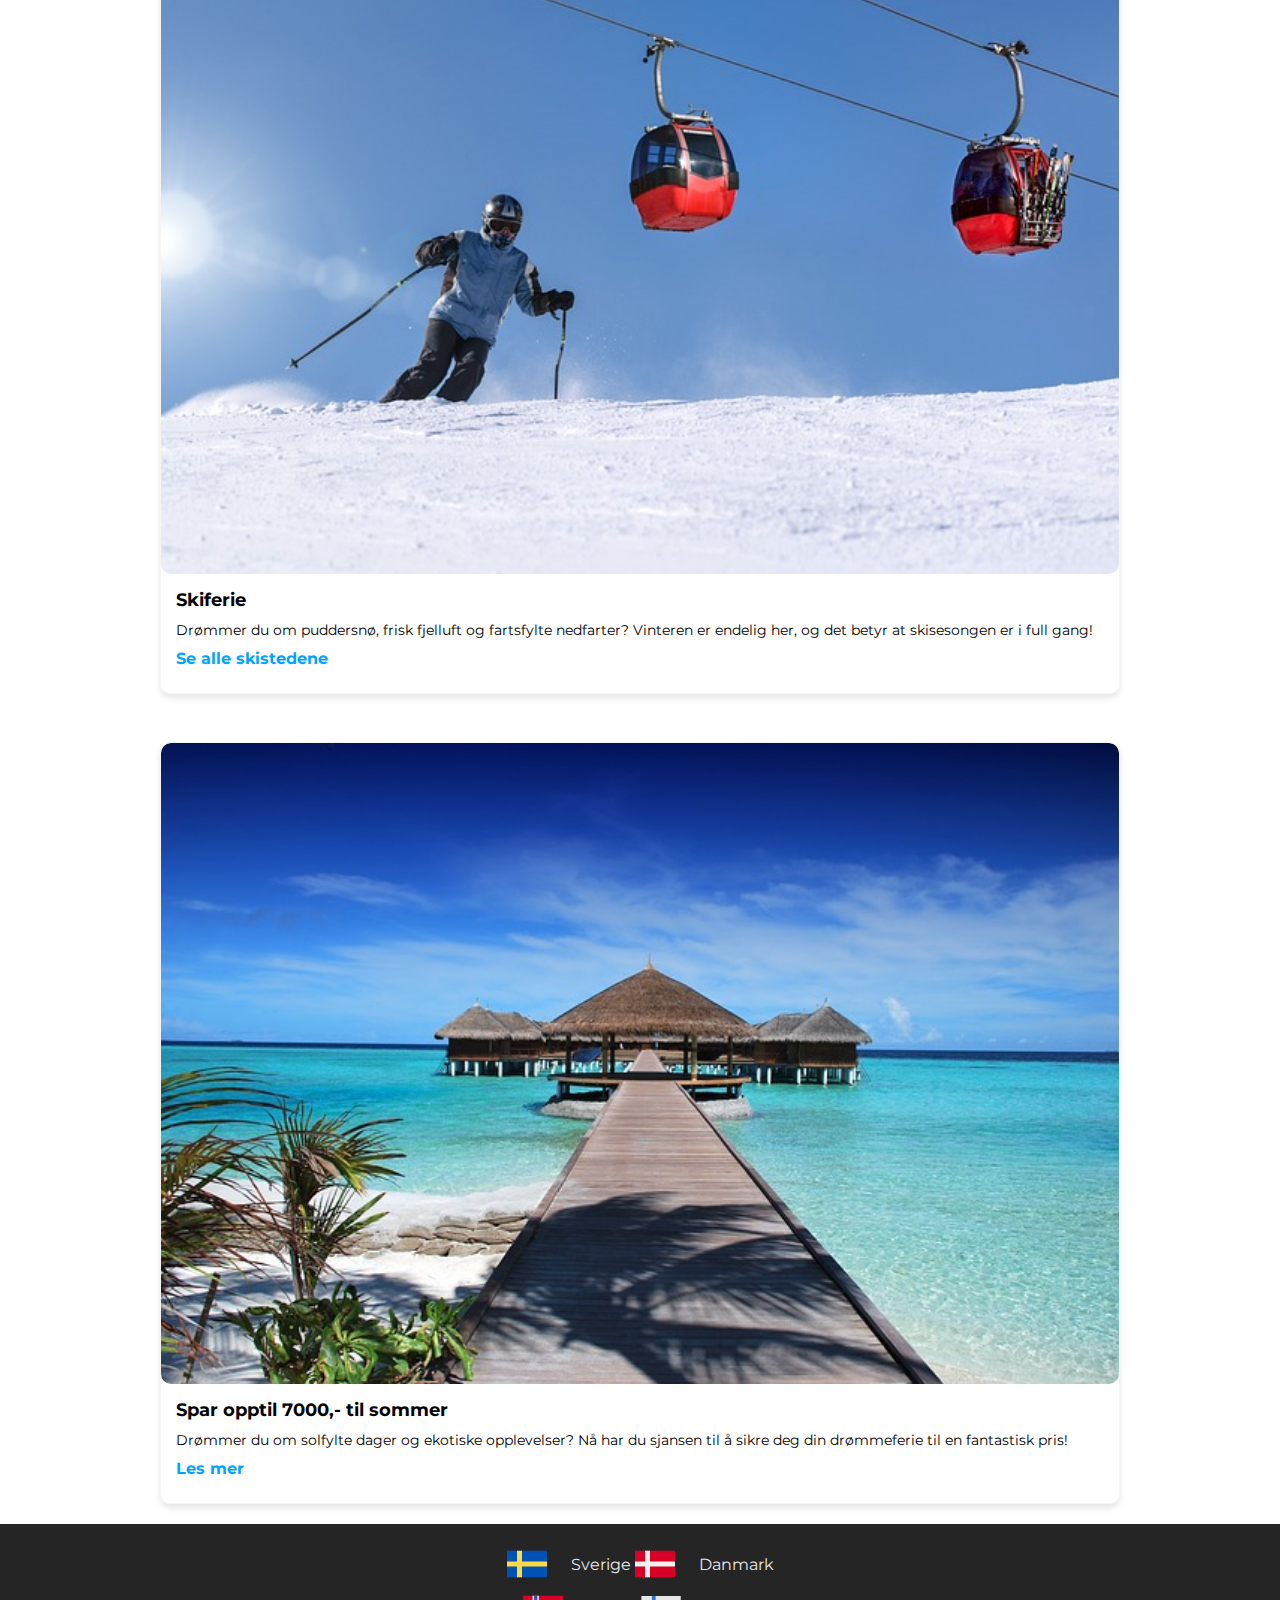
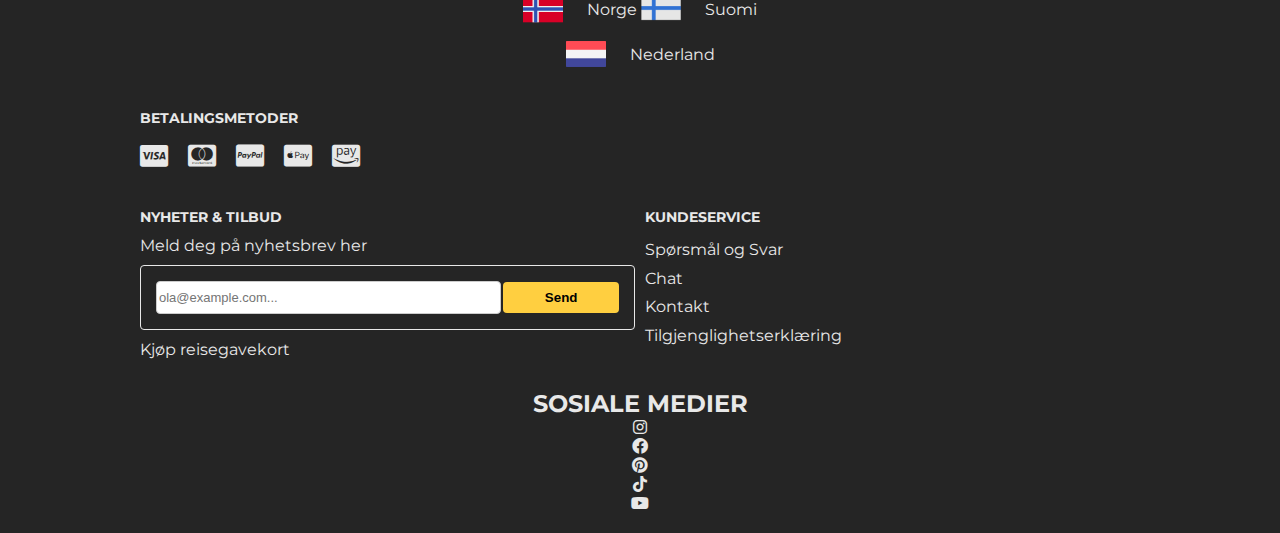
==== commit 3ac0e21d: "endring i første, andre og tredje seksjoner i Hotell side" ====
--- a/index.html
+++ b/index.html
@@ -125,7 +125,7 @@
                         <p class="price">Fra kr 3 970 &rarr;</p>
                     </article>
                 </section>
-                <!-- Gjenta seks ganger -->
+                
                 <section class="deal-card">
                     <img src="bildemappe/beach-people.jpg" alt="Bilde av greske strender" class="deal-image">
                     <article class="deal-content">
@@ -184,11 +184,17 @@
                     
             <section class="flags">
                 <ul>
-                    <li><img src="flagmappe/sweden.png" alt="Sverige"> Sverige</li>
-                    <li><img src="flagmappe/denmark.png" alt="Danmark"> Danmark</li>
-                    <li><img src="flagmappe/norway.png" alt="Norge"> Norge</li>
-                    <li><img src="flagmappe/material.png" alt="Suomi"> Suomi</li>
-                    <li><img src="flagmappe/netherlands.png" alt="Nederland"> Nederland</li>
+                    <li class="første-flag1">
+                        <span><img class="Sverigee" src="flagmappe/sweden.png" alt="Sverige"> Sverige</span>
+                        <span><img class="Danmarke" src="flagmappe/denmark.png" alt="Danmark"> Danmark</span>
+                    </li>
+                    <li class="første-flag2">
+                        <span><img class="Norgee" src="flagmappe/norway.png" alt="Norge"> Norge</span>
+                        <span><img class="soumee" src="flagmappe/material.png" alt="Suomi"> Suomi</span>
+                    </li>
+                    <li class="første-flag3">
+                        <span><img class="Nederlande" src="flagmappe/netherlands.png" alt="Nederland"> Nederland</span>
+                    </li>
                 </ul>
             </section>           
                 
--- a/style.css
+++ b/style.css
@@ -421,43 +421,21 @@
     bottom: 0; 
     left: 0;
 }
-
-.flags ul {
-    display: grid;
-    gap: 14px; 
-    justify-content: center; 
-    grid-template-rows: auto auto;
-    grid-template-columns: 1fr 1fr 1fr; 
-    grid-template-columns: repeat(3, 1fr); 
-    margin-bottom: 25px;
-    
-}
-
-.flags ul li {
-    display: flex;
-    align-items: center;
-    gap: 8px; 
-    font-family: 'Montserrat', sans-serif;
-    font-weight: bold;
-    font-size: 14px;
+.flags {
+    margin-bottom: 30px;
+}
+.Sverigee, .Danmarke, .Norgee, .soumee, .Nederlande {
+    display: inline-block; /* Holder dem på linje */
+    vertical-align: middle; /* Justerer dem vertikalt */
+    font-size: 16px; /* Standard tekststørrelse */
+    margin-right: 20px !important; /* Gap mellom bilde og tekst */ 
+    margin-bottom: 5px;
 }
 
 .flags ul li img {
     width: 40px;
     height: auto;
-    margin-left: 20%;
-
-}
-.flags ul li:nth-child(4),
-.flags ul li:nth-child(5) {
-    grid-column: span 1; 
-    justify-self: center; 
-  
-}
-
-
-
-
+}
 /* Betalingsmetoder */
 .payment-methods h2 {
     justify-content: left;
@@ -469,7 +447,6 @@
     flex-direction: column; 
     align-items: flex-start; 
 }
-
 .payment-methods ul {
     display: flex;
     gap: 20px; 
@@ -480,7 +457,7 @@
 
 .payment-methods ul li i {
     font-size: 25px; 
-    margin-bottom: 12px; 
+    margin-bottom: 40px; 
     color: #e8e8e8; 
 }
 
@@ -499,6 +476,7 @@
     font-family: 'Montserrat', sans-serif;
     font-size: 16px;
     gap: 10px;
+    margin-bottom: 30px;
 }
 
 .footer-section article,
@@ -650,15 +628,49 @@
 
 
 
+
+
+
+
 /*Hotell side */
 .container {
     padding: 0rem; 
-}
+    position: relative;
+}
+.heart-icon {
+    position: absolute;
+    top: 10px;  /* Avstand fra toppen */
+    right: 10px; /* Avstand fra høyre */
+    font-size: 18px; /* Størrelse på hjerteikonet */
+    color: white; /* Sett tekstfarge til hvit for å gjøre fyllfargen hvit */
+    border: 0.5px solid white; /* Rød kantlinje for hjertet */
+    border-radius: 50%; /* For å gjøre hjertet rundere */
+    padding: 2px; /* Legg til litt plass rundt ikonet for å gjøre hjertet mer synlig */
+}
+.heart-icone {
+    position: absolute;
+    top: 10px;  /* Avstand fra toppen */
+    right: 10px; /* Avstand fra høyre */
+    font-size: 18px; /* Størrelse på hjerteikonet */
+    color: red; /* Sett tekstfarge til hvit for å gjøre fyllfargen hvit */
+    border: 0.5px solid white; /* Rød kantlinje for hjertet */
+    background-color: white;
+    border-radius: 50%; /* For å gjøre hjertet rundere */
+    padding: 2px; /* Legg til litt plass rundt ikonet for å gjøre hjertet mer synlig */
+}
+
+/* Justering for å plassere ikonet på de andre bildene */
+.slider img {
+    width: 100%; /* Sørg for at bildene fyller hele slideren */
+}
+
+
+
 .slider-wrapper {
     position: relative;
     max-width: 48rem;
     margin: 0 auto;
-    margin-bottom: 10px;
+    margin-bottom: 25px;
 }
 
 .slider {
@@ -698,33 +710,167 @@
     opacity: 1;
 }
 
+/* Generelle knappeinnstillinger */
+/* Skjul radio-knappene */
+.menue{
+    /* Fast linje under knappene */
+    position: relative;
+    display: flex;
+    max-width: 600px;
+    margin: 0 auto;
+}
+.menue::after {
+    content: "";
+    position: absolute;
+    bottom: 0; /* Plasser linjen under knappene */
+    left: 0;
+    width: 100%; /* Linjen strekker seg over hele bredden av knappene */
+    height: 2px; /* Tykkelsen på linjen */
+    background-color: #e8e8e8; /* Fargen på linjen */
+}
+.radio-button {
+    display: none;
+   
+}
+
+/* Generell stil for knappene */
+.button {
+    border: none;
+    background: none;
+    font-size: 18px;
+    font-weight: 500;
+    color: black;
+    padding: 10px;
+    cursor: pointer;
+    border-bottom: 2px solid transparent;
+    transition: color 0.3s, border-color 0.3s;
+   
+
+    
+}
+
+/* Når knappen er valgt (radio-knapp:checked) */
+.radio-button:checked + .button {
+    color: #1ca2c1;
+    border-bottom: 4px solid #1ca2c1;
+}
+
+
+.fantastisk-container{
+    margin-top: 40px;
+    padding: 1rem;
+}
+.icon--fantastisk i {
+    margin-top: 15px;
+    margin-bottom: 15px;
+    padding: 2px;
+    color:#ffcf40 ;
+}
+.fantastisks {
+    display: flex; 
+    align-items: center; 
+    margin-bottom: 10px;
+}
+.rat, .views {
+    display: inline-block;
+    vertical-align: middle;
+    font-size: 16px; 
+}
+
+.rat {
+    background-color: green;
+    color: white;
+    padding: 5px 6px;
+    border-radius: 12px;
+    font-weight: bold;
+    box-shadow: 0 2px 5px rgba(0, 0, 0, 0.2);
+    margin-right: 10px;
+}
+
+.views {
+    color: #252525;
+    font-size: 14px;
+    font-weight: bold;
+}
+.fantastisk-container p{
+    color: #1ca2c1;
+}
+
+.fasititeter h2 {
+    margin-top: 40px;
+    padding: 0.6rem;
+}
+.fasititeter p{
+    font-family: 'Montserrat', sans-serif;
+    font-size: 16px;
+    margin-bottom: 5px;
+    padding: 0.6rem;
+}
+.fasiliteter-container {
+    display: flex;
+    flex-direction: row; 
+    justify-content: space-between; 
+    align-items:center; 
+    color: #252525; 
+    font-family: 'Montserrat', sans-serif;
+    font-size: 16px;
+    gap: 10px;
+    padding: 1rem;
+}
+.icon-description {
+    margin-bottom: 10px;
+    margin-right: 30px; 
+}
+.eien-fasiliteter {
+    color: #1ca2c1;
+    padding: 0.8rem;
+    
+}
+
+.kart {
+    padding: 0rem;
+    margin-top: 30px;
+}
+
+.map {
+    width: 100%;
+    max-width: 1000px;
+    margin: 0 auto;
+}
+
+.map-iframe {
+    width: 100%; 
+    height: 200px; 
+    border-radius: 10px;
+}
+
 
 
 
   /* anmeldelsers */
- /* Container for rating og tekst */
+
  .anmeldelsers{
     position: relative; 
-    margin-top: 0;  /* Fjernet top-margin for å sentrere perfekt */
-    display: flex;
-    flex-direction: column;  /* Sørg for at innholdet står vertikalt */
-    align-items: center;     /* Sentrer horisontalt */
-    justify-content: center; /* Sentrer vertikalt */
-    text-align: center;      /* For å justere tekst i midten */
+    margin-top: 25px;  
+    display: flex;
+    flex-direction: column; 
+    align-items: center;     
+    justify-content: center; 
+    text-align: center;      
     width: 100%;
     max-width: 1000px;  
   }
 
   .anmeldelsers h2 {
-    text-align: left;       /* Venstrejusterer teksten */
-    margin: 0;              /* Fjernet ekstra margin */
-    padding-left: 20px;     /* Legger til litt avstand til venstre */
-    width: 100%;            /* Tar opp hele bredden */
-    max-width: 100%;        /* Sørger for at overskriften ikke overskrider containerens bredde */
-    position: absolute; /* Plasser h2 absolutt i forhold til forelderen */
-    top: 0; /* Plasserer h2 helt øverst */
-    left: 0; /* Justerer det til venstre */
-    z-index: 10; /* Sørger for at teksten er over bildet */
+    text-align: left;      
+    margin: 0;              
+    padding-left: 20px;    
+    width: 100%;            
+    max-width: 100%;        
+    position: absolute; 
+    top: 0; 
+    left: 0; 
+    z-index: 10; 
 }
 
 .anmeldelser {
@@ -732,12 +878,12 @@
     width: 95%;
     display: flex;
     flex-wrap: wrap;
-    padding: 20px; /* Fjern padding, da bildet skal dekke hele plassen */
+    padding: 20px; 
 }
 
 .anmel-image{
-    width: 100%; /* Bildet fyller hele bredden */
-    height: auto; /* Opprettholder proporsjonene */
+    width: 100%; 
+    height: auto; 
     display: block;
     margin-top: 10px;
     
@@ -746,7 +892,7 @@
 .anmel-content {
     display: flex;
     flex-direction: column;
-    align-items: flex-start; /* Juster til venstre */
+    align-items: flex-start;
     width: 250px;
     padding: 20px;
     text-align: left;
@@ -763,29 +909,29 @@
     font-family: 'Montserrat', sans-serif;
 }
 .large-point {
-    font-size: 2em; /* Øker størrelsen på punktet */
-    color: black; /* Velg ønsket farge for punktet */
+    font-size: 2em; 
+    color: black; 
 }
 
 .anmel-content p {
     font-size: 0.9em;
     color: #252525;
-    display: inline-block; /* Plasserer <p> ved siden av hverandre, men under hverandre */
+    display: inline-block;
     line-height: 1.2;
     margin: 0;
     font-family: 'Montserrat', sans-serif;
     font-weight: bold;
-    padding: 0; /* Fjerner padding */
-}
-
+    padding: 0;
+}
+
+.rating-reviews {
+    display: flex; 
+    align-items: center; 
+}
 .rating, .reviews {
-    display: inline-block; /* Holder dem på linje */
-    vertical-align: middle; /* Justerer dem vertikalt */
-    font-size: 16px; /* Standard tekststørrelse */
-}
-.rating-reviews {
-    display: flex; /* Plasserer rating og reviews horisontalt */
-    align-items: center; /* Vertikal justering */
+    display: inline-block;
+    vertical-align: middle;
+    font-size: 16px; 
 }
 
 .rating {
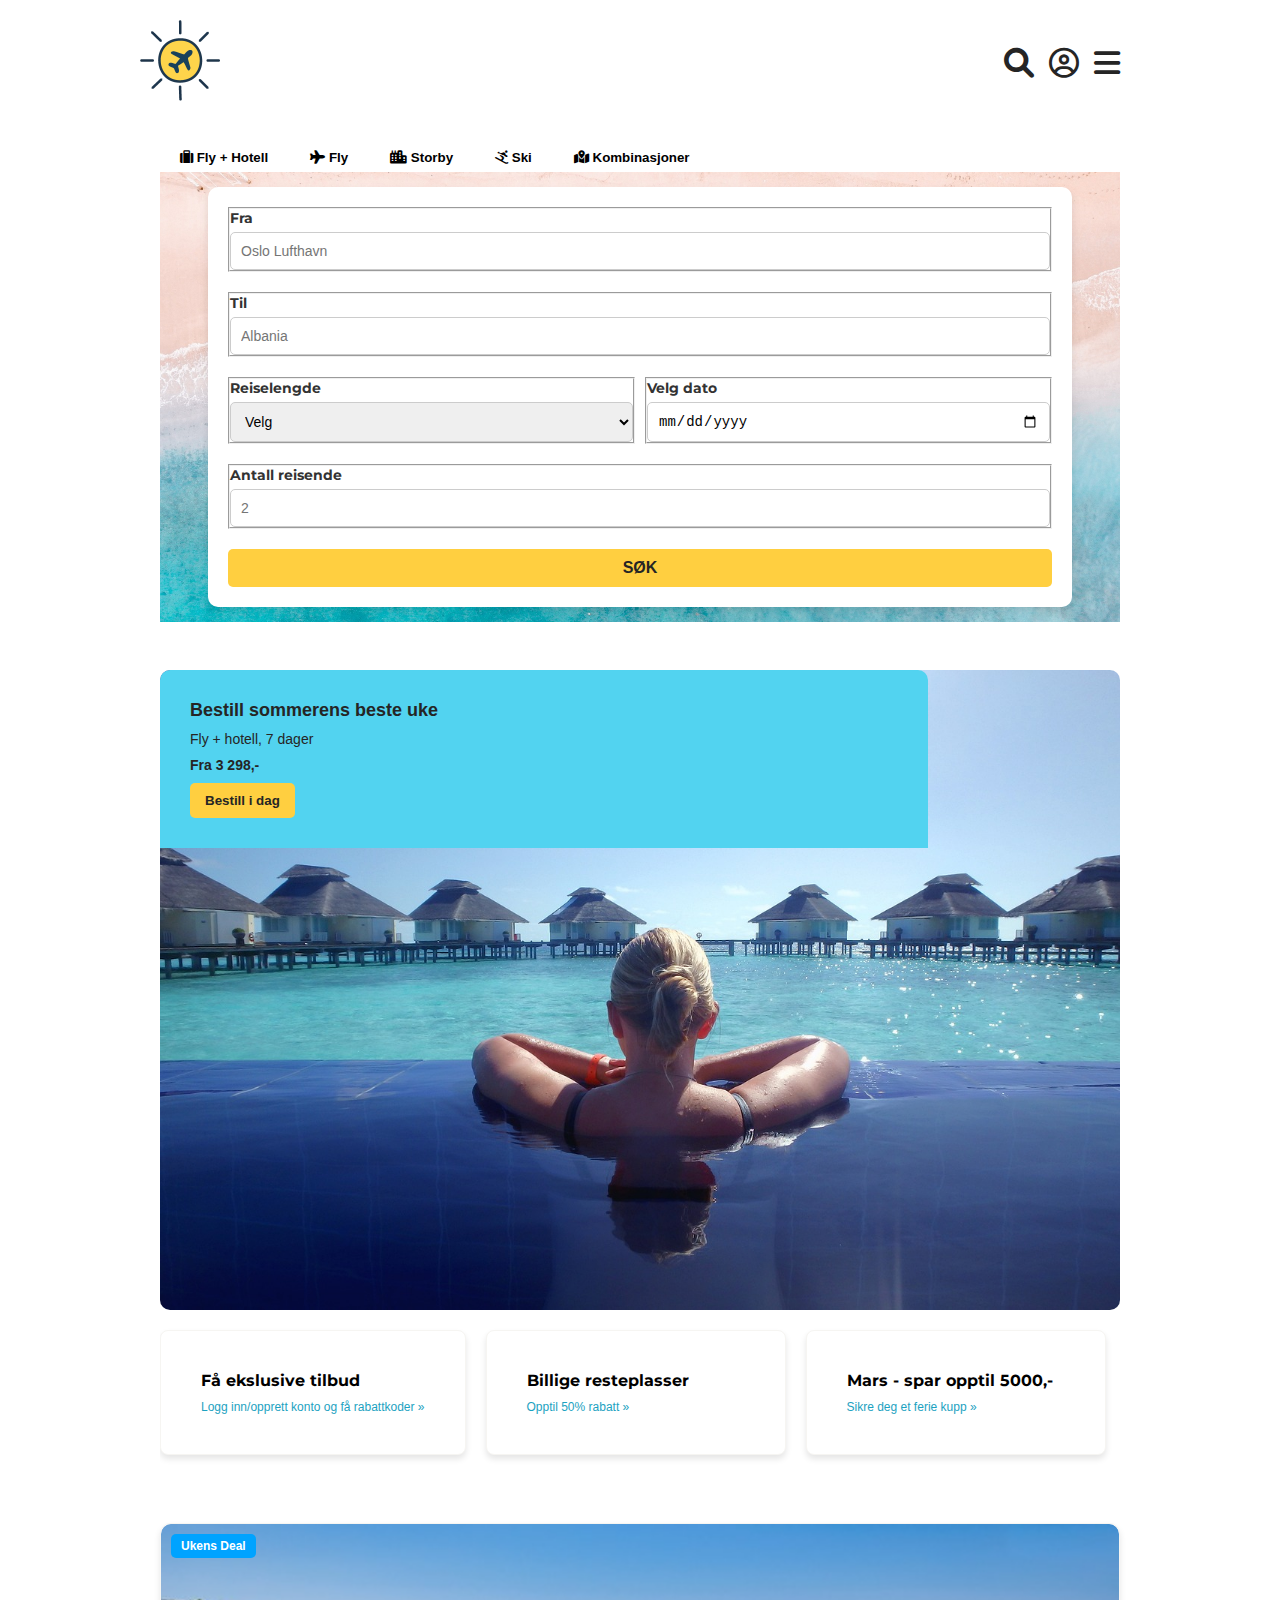
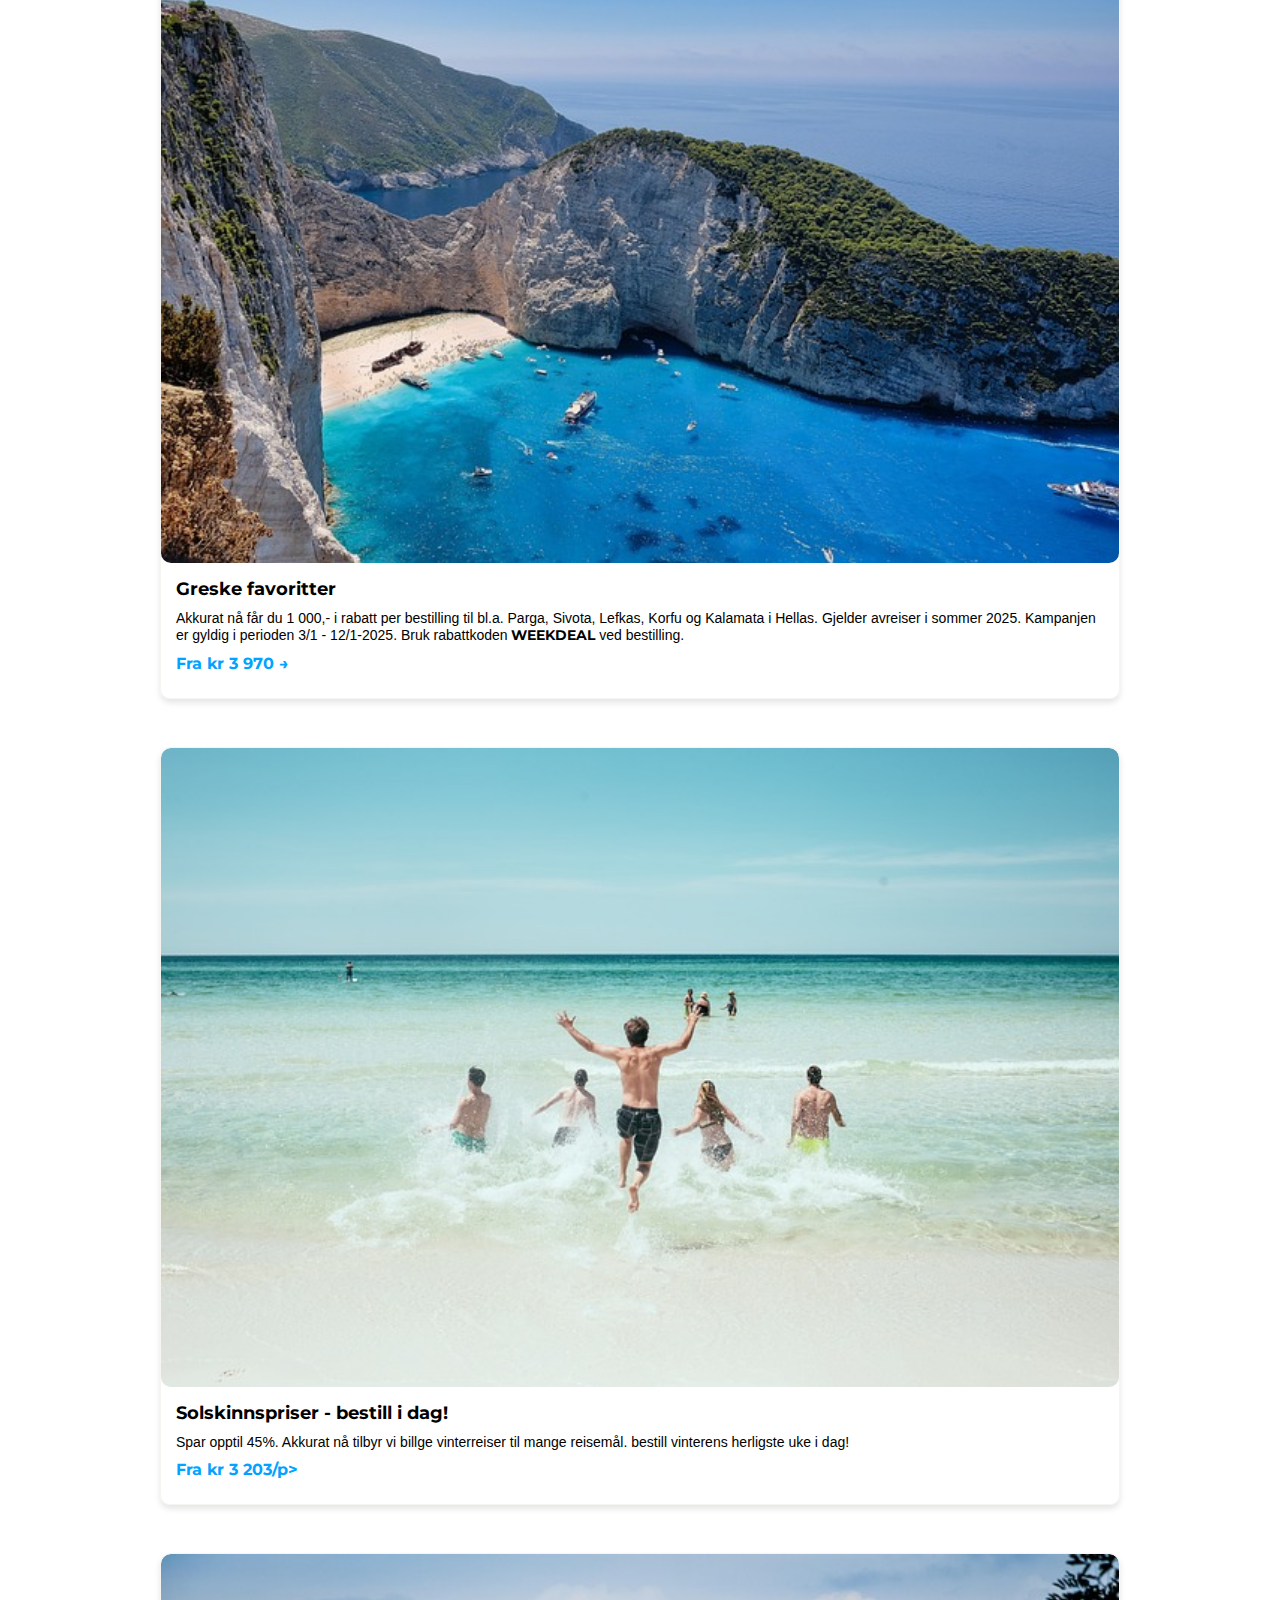
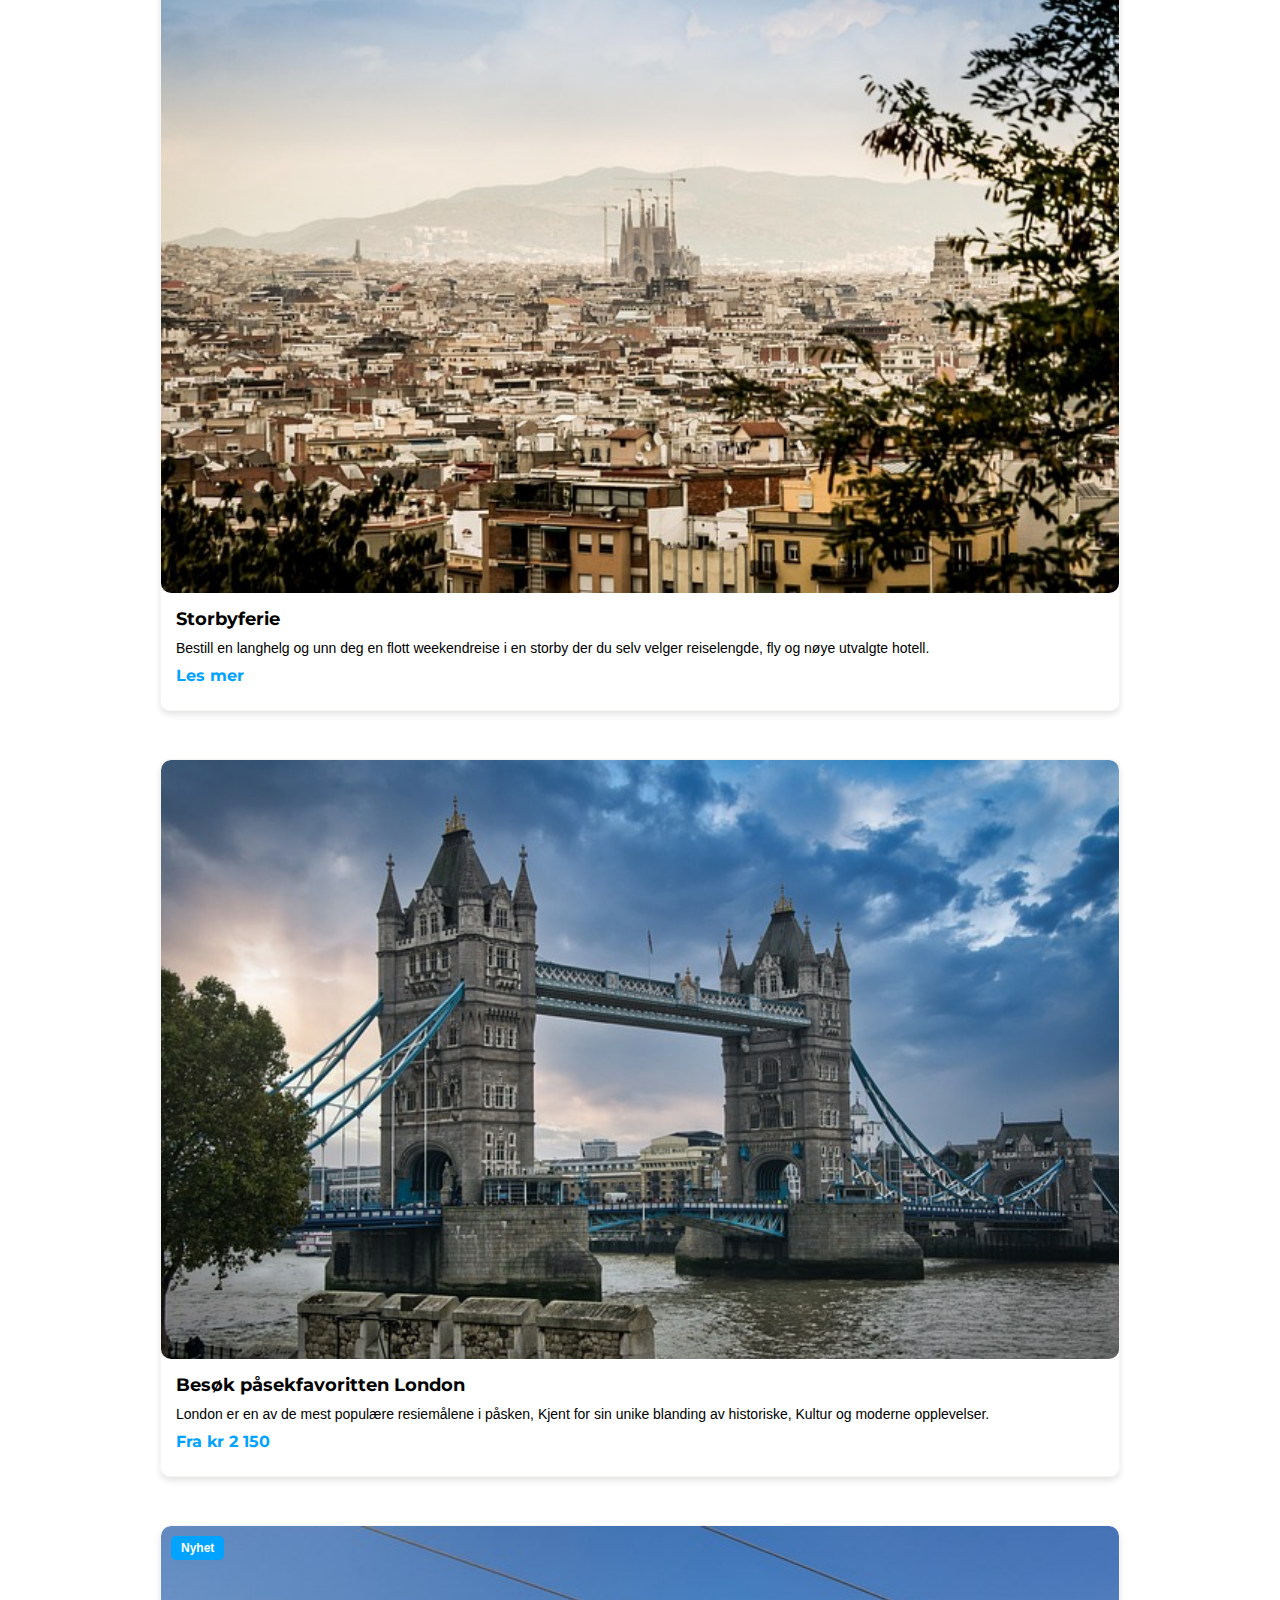
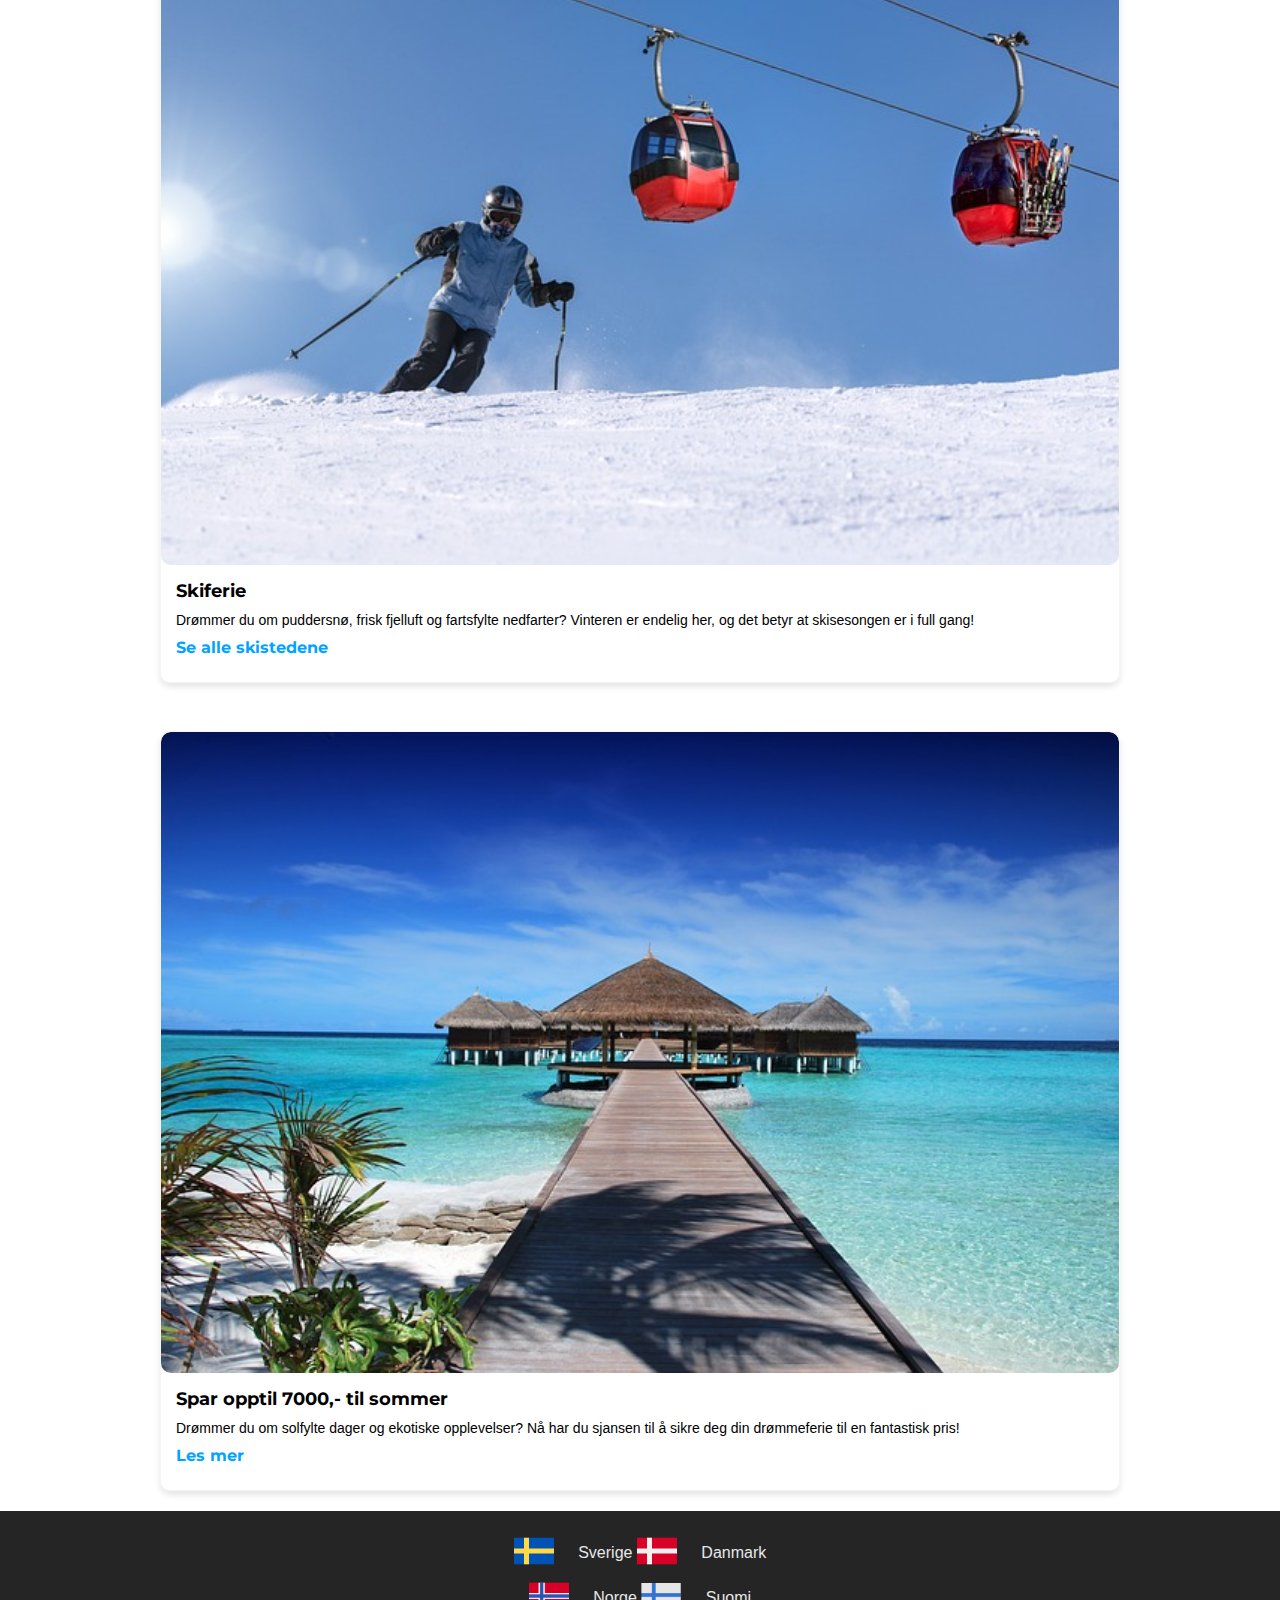
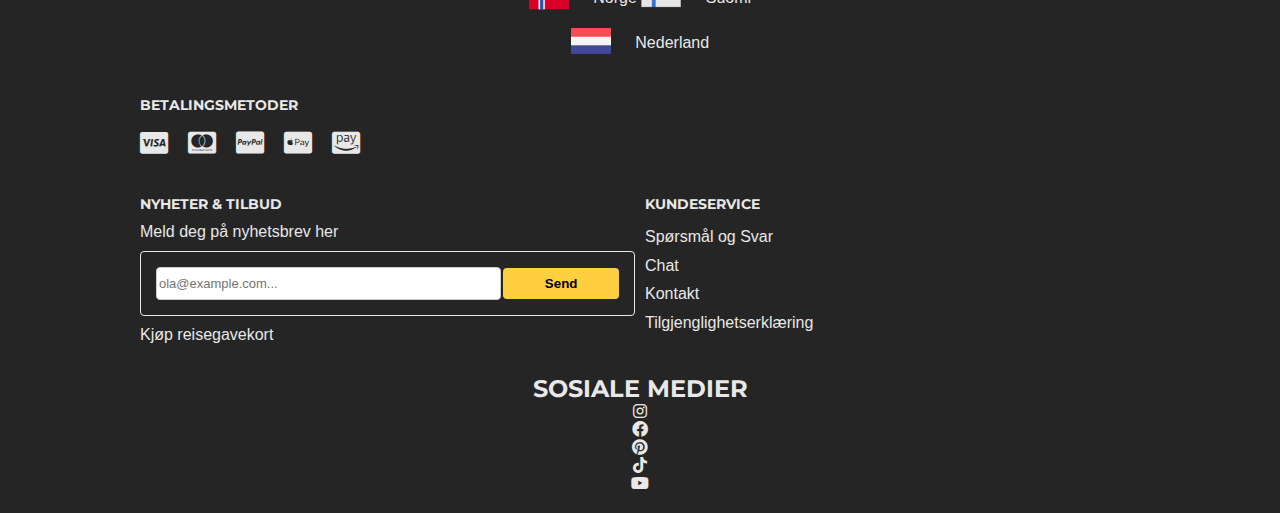
==== commit 627f7b6f: "jobber med order side" ====
--- a/index.html
+++ b/index.html
@@ -15,9 +15,9 @@
                 <div class="navdiv">
                     <div class="logo"><a href="#"><img src="bildemappe/fav.png" alt="logo"></a> </div>
                     <ul class="header-icons">
-                        <li><i class="fas fa-search"></i></li> <!-- Søkeikon -->
-                        <li><i class="far fa-user-circle"></i></li> <!-- Brukerikon -->
-                        <li><i class="fas fa-bars"></i></li> <!-- Hamburger-menyikon -->
+                        <li><i class="fas fa-search"></i></li> 
+                        <li><i class="far fa-user-circle"></i></li> 
+                        <li><i class="fas fa-bars"></i></li> 
                     </ul> 
                 </div>
             </nav>
@@ -47,8 +47,8 @@
                         </fieldset>
                 
                         <fieldset class="input-group">
-                            <label for="form">Til</label>
-                            <input type="text" id="form" placeholder="Albania" minlength="6" maxlength="10" required>
+                            <label for="formm">Til</label>
+                            <input type="text" id="formm" placeholder="Albania" minlength="6" maxlength="10" required>
                         </fieldset>
                 
                         <section class="row">
--- a/style.css
+++ b/style.css
@@ -1,3 +1,12 @@
+
+@font-face {
+    font-family: 'Montserrat';
+    src: url('fonts/Montserrat%20(1).woff2') format('woff2'),
+         url('fonts/Montserrat%20(1).woff') format('woff');
+    font-weight: normal;
+    font-style: normal;
+}
+
 
 /* meny (header seksjonen */
 *{
@@ -7,6 +16,17 @@
     list-style: none;
     text-decoration: none;
 }
+.wrapper {
+    max-width: 1400px;
+    margin: 0 auto; 
+    overflow-x: hidden;
+    font-family: 'Montserrat', sans-serif;
+}
+.main-content {
+    max-width: 1000px;
+    margin: 0 auto; 
+    font-family: 'Montserrat', sans-serif;
+}
 body, html {
     font-family: 'Montserrat', sans-serif;
     height: 100%;
@@ -15,17 +35,9 @@
     box-sizing: border-box;
     max-width: 1400px;
 }
-.wrapper {
-    max-width: 1400px;
-    margin: 0 auto; 
-    overflow-x: hidden;
-}
-.main-content {
-    max-width: 1000px;
-    margin: 0 auto; 
-}
 .menu, .footer {
     width: 100%;
+    font-family: 'Montserrat', sans-serif;
 }
 .menu {
     padding: 20px 0;
@@ -61,10 +73,7 @@
 
 
 
-
-
 /*main booking seksjon */
-
 body {
     font-family: 'Montserrat', sans-serif;
     margin: 0;
@@ -76,6 +85,7 @@
     width: 100%;
     overflow: hidden;
     padding: 20px;
+    overflow-x: auto;
 }
 
 .tabs {
@@ -108,19 +118,6 @@
     background-color: #1ca2c1;
     border-radius: 5px;
 }
-
-
-.booking-section {
-    overflow-x: auto;
-   
-}
-
-
-
-
-
-
-
 
 /* form booking section */
 section.form-section {
@@ -266,15 +263,7 @@
     background-color: #e0b836;
 }
 
-
-
-
-
-
-
-
 /* tilbud section */
-/* Foreldreseksjon */
 .tilbud-section {
     display: flex;
     gap: 20px; 
@@ -326,11 +315,6 @@
     background: #ccc; 
     border-radius: 3px;
 }
-
-
-
-
-
 
 
 /* tips og inspirasjon */
@@ -398,13 +382,6 @@
 
 
 
-
-
-
-
-
-
-
 /* footer */
 /*flags */
 .footer-section, .flags, .payment-methods, .sosiale-medier {
@@ -460,10 +437,6 @@
     margin-bottom: 40px; 
     color: #e8e8e8; 
 }
-
-
-
-
 /* nyheter og tilbud */
 
 .footer-section {
@@ -632,6 +605,17 @@
 
 
 
+
+
+
+
+
+
+
+
+
+
+
 /*Hotell side */
 .container {
     padding: 0rem; 
@@ -710,8 +694,7 @@
     opacity: 1;
 }
 
-/* Generelle knappeinnstillinger */
-/* Skjul radio-knappene */
+
 .menue{
     /* Fast linje under knappene */
     position: relative;
@@ -733,7 +716,7 @@
    
 }
 
-/* Generell stil for knappene */
+
 .button {
     border: none;
     background: none;
@@ -749,7 +732,7 @@
     
 }
 
-/* Når knappen er valgt (radio-knapp:checked) */
+
 .radio-button:checked + .button {
     color: #1ca2c1;
     border-bottom: 4px solid #1ca2c1;
@@ -841,13 +824,10 @@
 .map-iframe {
     width: 100%; 
     height: 200px; 
+    border: none;
     border-radius: 10px;
 }
-
-
-
-
-  /* anmeldelsers */
+/* anmeldelsers */
 
  .anmeldelsers{
     position: relative; 
@@ -955,3 +935,220 @@
     
 }
 
+
+
+
+
+
+
+
+
+
+
+
+
+
+
+
+
+
+
+/* order side */
+.søke-tabs{
+    display: flex;
+    justify-content: flex-start;
+    overflow-x: auto;
+    scroll-behavior: smooth;
+    background-color: #1ca2c1;
+    margin-bottom: 15px;
+    align-items: center;
+    padding: 2px 0; 
+}
+.søke-tab{
+    flex: 0 0 auto; 
+    padding: 5px 15px;
+    border: none;
+    background: none;
+    font-weight: bold;
+    cursor: pointer;
+    text-align: center;
+    border-bottom: 2px solid transparent;
+    margin-right: 5px;
+    transition: border-color 0.3s ease, background-color 0.3s ease; 
+    color: #f6f5f2;
+    font-size: 15px;
+}
+
+.søke-tabs::-webkit-scrollbar {
+    height: 3px;
+}
+.søke-tabs::-webkit-scrollbar-thumb {
+    background-color: #f6f5f2;
+    border-radius: 5px;
+}
+.søkefelt-icon {
+    
+    color: white;
+    font-size: 30px;
+    margin: 0 10px; 
+    line-height: 1;
+    display: flex; 
+}
+
+
+.order-title h2 {
+    font-size: 24px;
+    margin-bottom: 20px;
+}
+.opplysninger1 h3 {
+    margin-top: -22px;
+    margin-bottom: 5px;
+}
+.opplysninger1 label[for="firstname"] {
+    font-size: 13.5px;       
+    font-weight: bold;   
+    color: #333;            
+}
+.opplysninger1 #firstname {
+    font-size: 18px;     
+    padding: 5px;           
+    border: 2px solid #e8e8e8; 
+    border-radius: 5px;     
+    width: 100%;         
+    box-sizing: border-box; 
+    margin-top: 10px;
+    margin-bottom: 10px;
+}
+
+
+.opplysninger1 label[for="lastname"] {
+    font-size: 13.5px;       
+    font-weight: bold;   
+    color: #333;            
+}
+.opplysninger1 #lastname {
+    font-size: 18px;     
+    padding: 5px;           
+    border: 2px solid #e8e8e8; 
+    border-radius: 5px;     
+    width: 100%;         
+    box-sizing: border-box; 
+    margin-top: 10px;
+    margin-bottom: 10px;
+}
+
+
+.datoer {
+    margin-top: 10px;        
+}
+.datoer label {
+    font-size: 13.5px;            
+    font-weight: bold;          
+    display: block;             
+    margin-bottom: 5px;         
+}
+
+
+.datoer .inputs {
+    display: flex;              
+    gap: 27px;                
+    justify-content: flex-start;
+}
+
+.datoer input {
+    font-size: 12px;             
+    padding: 8px;             
+    border: 1px solid #ccc;  
+    border-radius: 3px;
+    box-sizing: border-box;    
+}
+.inputs{
+    margin-bottom: 20px;
+}
+.datoer #dayInput {
+    width: 160px;                
+}
+.datoer #monthInput {
+    width: 90px;             
+}
+.datoer #yearInput {
+    width: 50px;               
+}
+.kjønn label[for="title"] {
+    font-size: 13.5px;
+    font-weight: bold;
+
+}
+
+
+
+.kjønn label {
+    font-size: 13.5px; 
+    font-weight: bold;
+    margin-right: 10px; 
+    
+}
+.kjønn input[type="radio"] {
+    margin-right: 5px; /* Avstand mellom radioknappen og etiketten */
+    margin-top: 10px;
+    margin-bottom: 20px;
+    
+}
+.kontakt-informasjon {
+    display: flex;
+    flex-direction: column; 
+    margin-top: 10px;   
+}
+.kontakt-informasjon input {
+    width: 100%;                      
+    font-size: 13px;           
+    border: 1px solid #e8e8e8;   
+    border-radius: 5px;       
+    box-sizing: border-box; 
+    margin-bottom: 16px; 
+    height: 35px;  
+}
+.kontakt-informasjon label {
+    font-size: 13px;        
+    font-weight: bold;      
+    margin-bottom:8px;   
+}
+.select-land {
+    height: 37px; 
+    border: 1px solid #e8e8e8;
+    border-radius: 5px; 
+    margin-bottom: 16px;  
+    max-width: 1000px;
+    width: 100%;
+}
+.select-land option {
+    word-wrap: break-word; /* Bryter teksten hvis den er for lang */
+    overflow: hidden;      /* Hindrer overflyt av tekst */
+    
+}
+
+.opplysninger1 {
+    margin-top: 0;   
+    flex-direction: column; 
+    display: flex;
+    flex-wrap: wrap;
+    padding: 10px; 
+    margin-left: 20px;
+    margin-right: 20px;
+    background-color: #f6f5f2;
+    border-radius: 10px;
+    font-style: 'Montserrat';
+    margin-bottom: 15px;
+}
+.siste-trinn{
+    margin-left: 20px;
+    height: 45px;
+    background-color: #ffcf40;
+    border: none;
+    border-radius: 4px;
+    padding: 8px;
+    font-size: 16px;
+    font-weight: 700;
+    font-family: 'Montserrat',sans-serif;
+    margin-bottom: 30px;
+}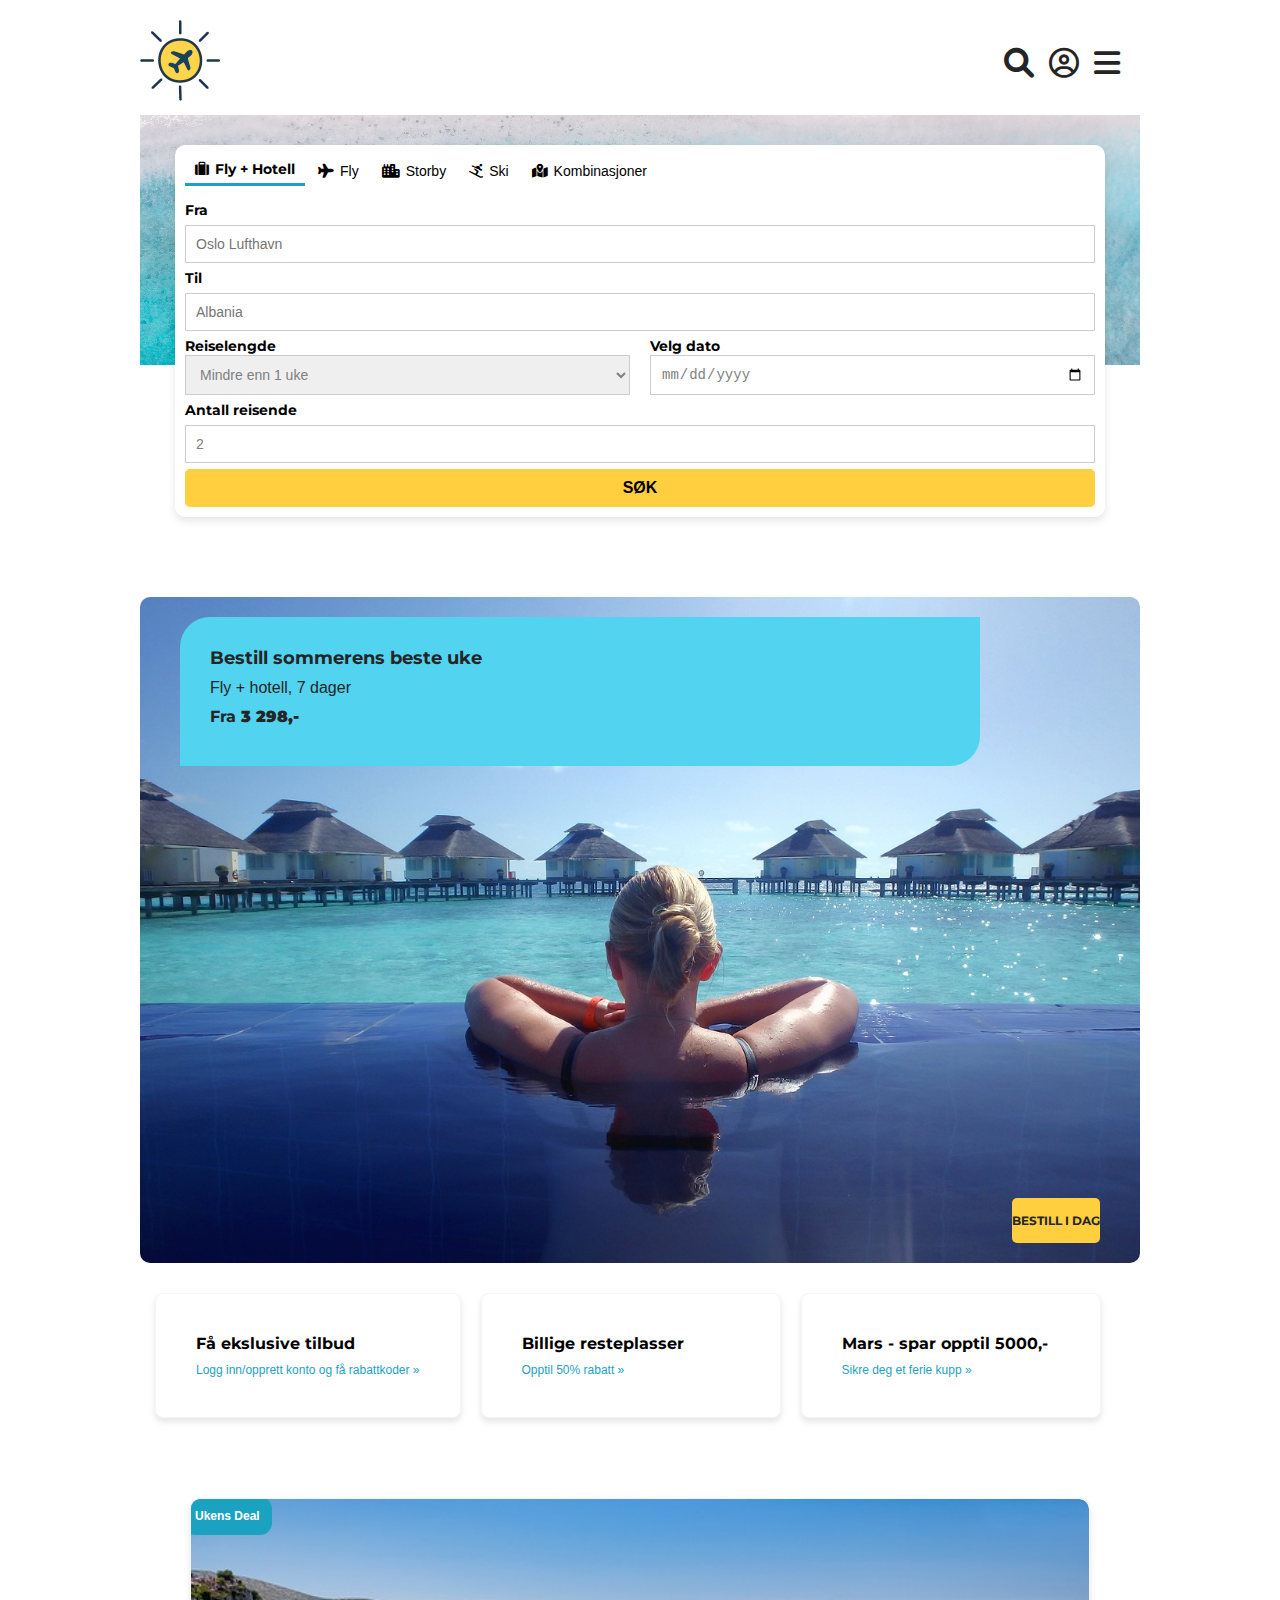
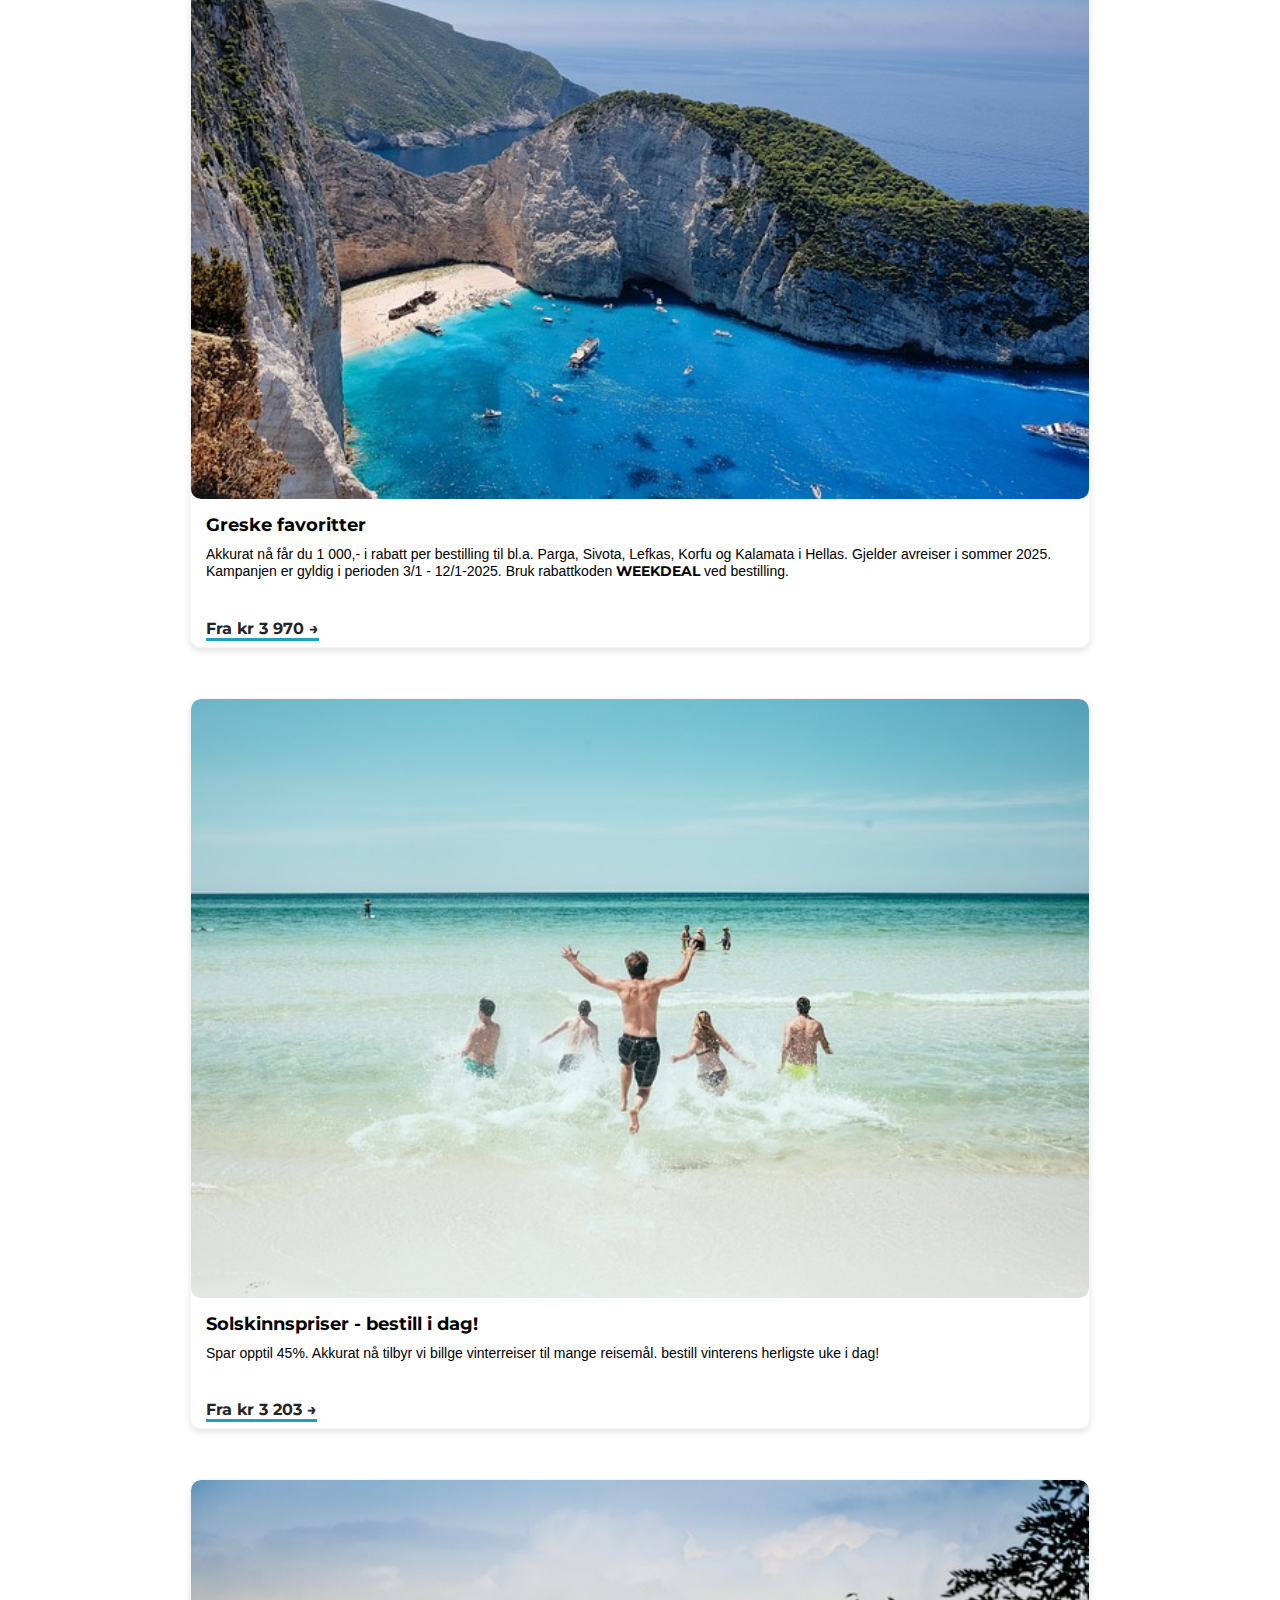
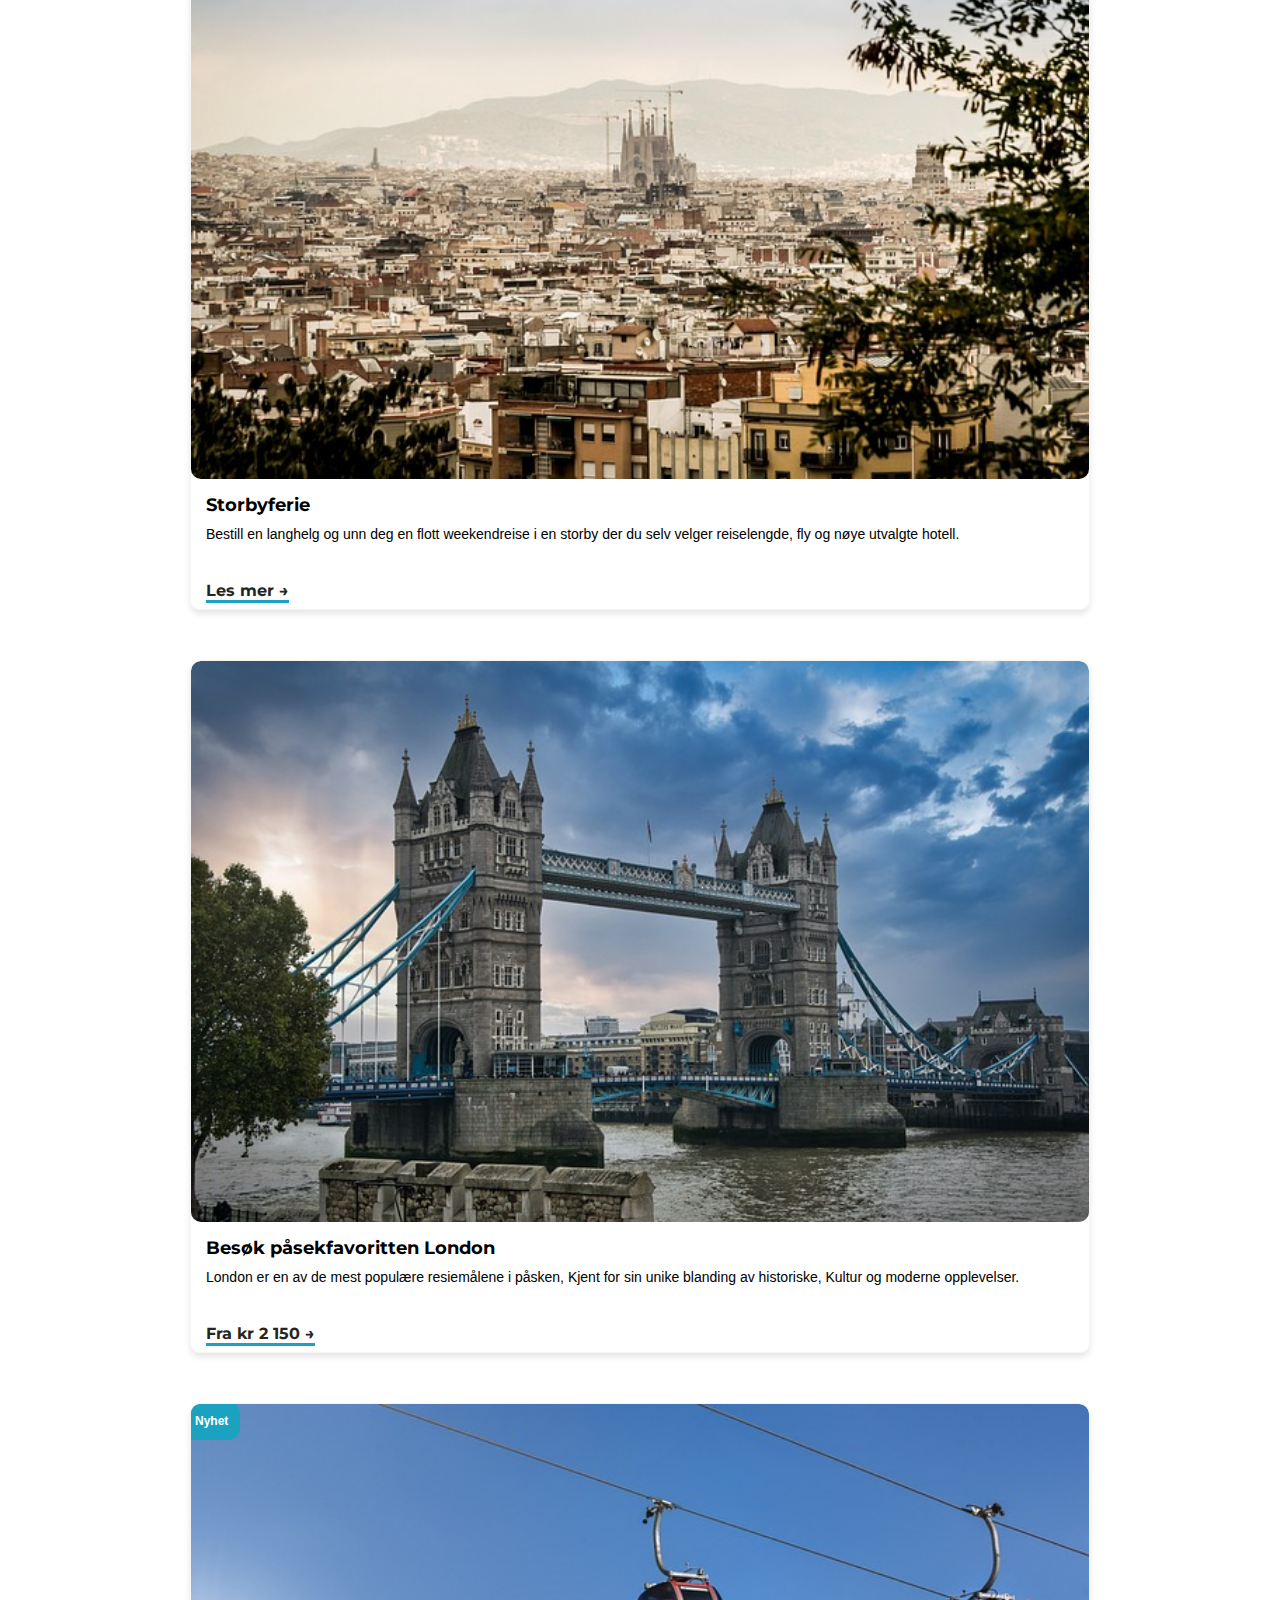
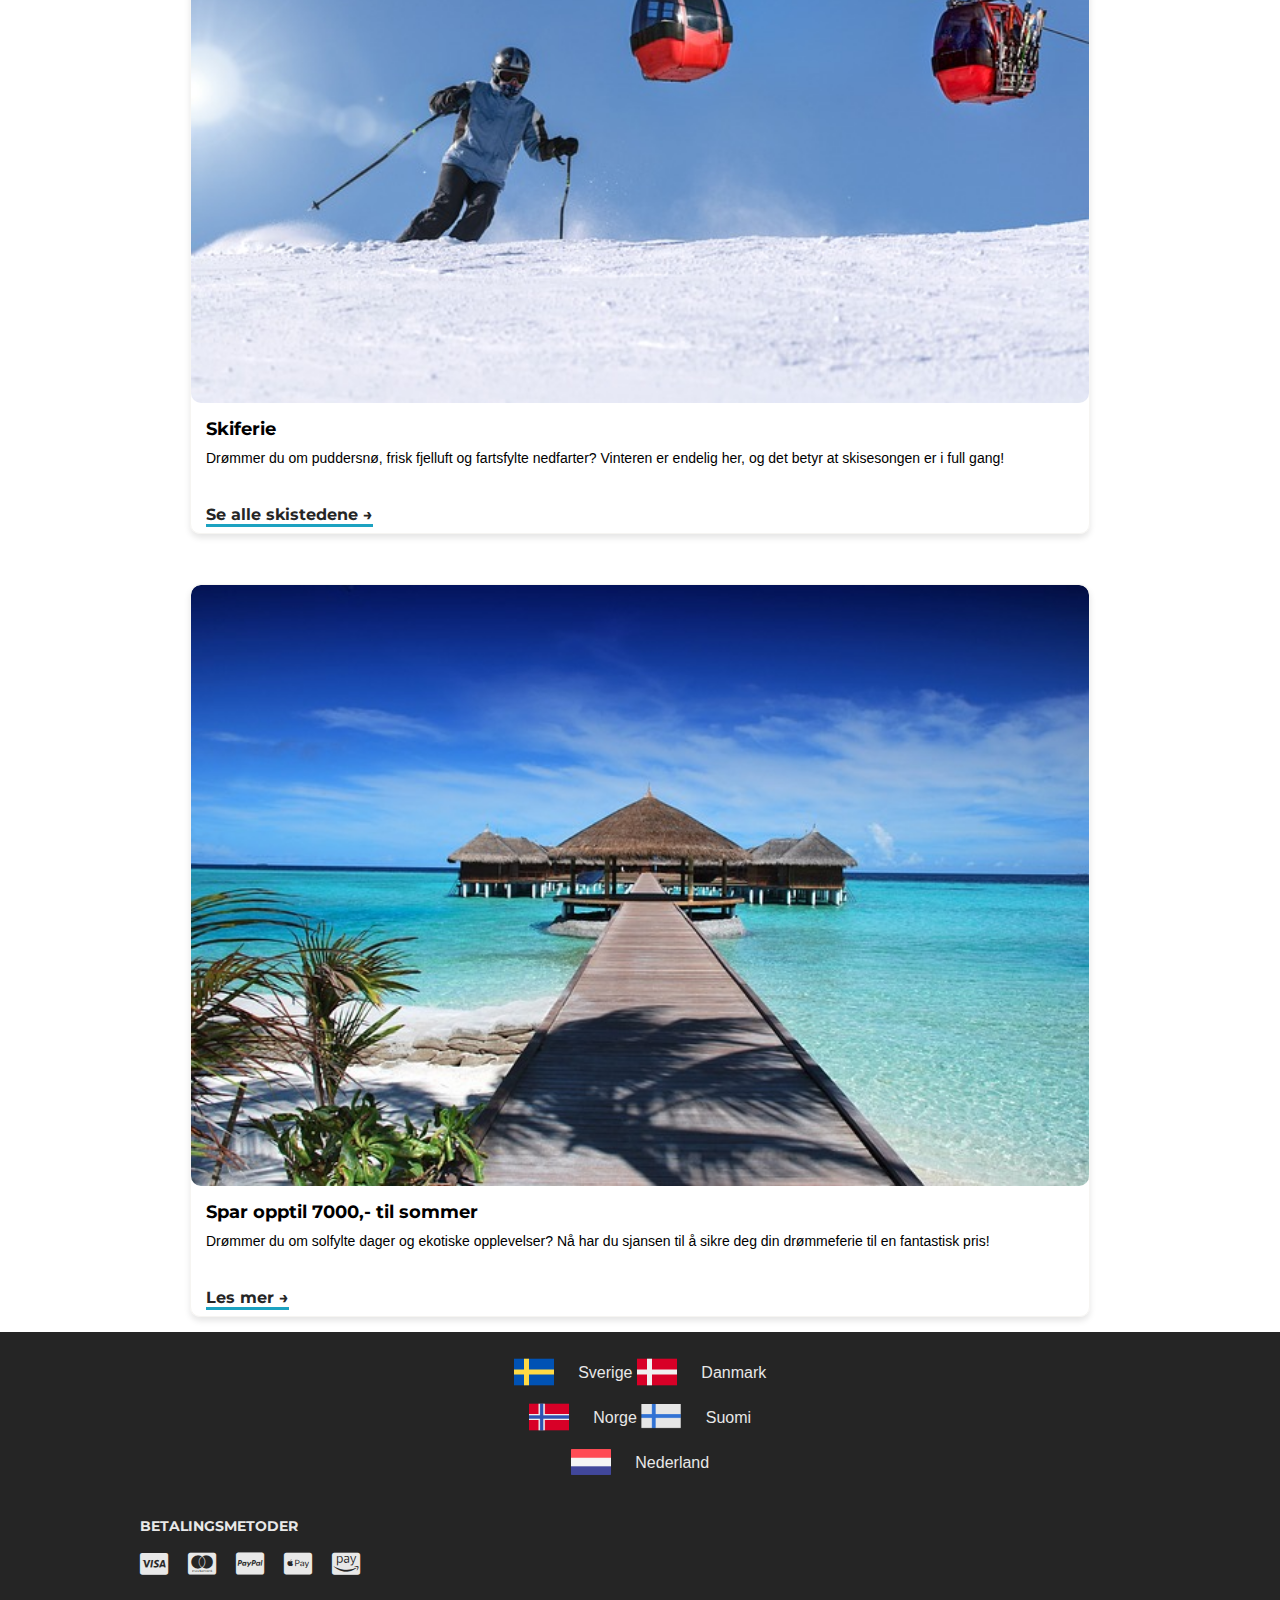
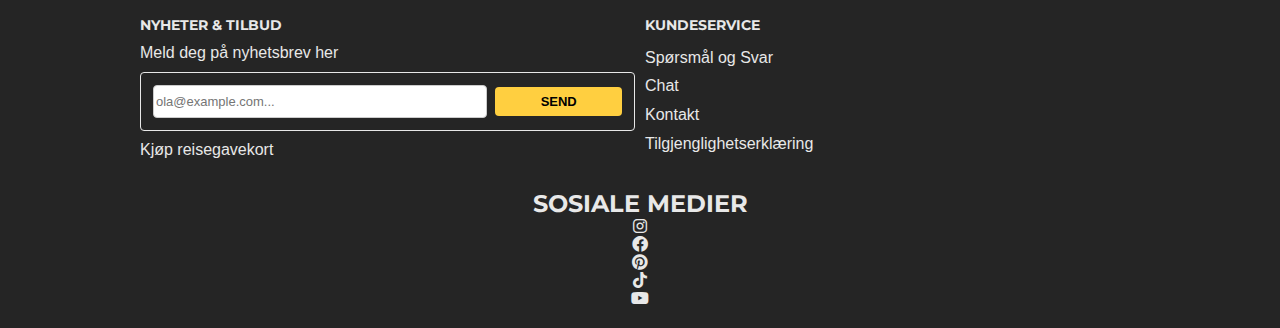
==== commit 3613d57c: "oppdatering" ====
--- a/index.html
+++ b/index.html
@@ -13,9 +13,9 @@
         <header class="menu">
             <nav class="navbar">
                 <div class="navdiv">
-                    <div class="logo"><a href="#"><img src="bildemappe/fav.png" alt="logo"></a> </div>
+                    <div class="logo"><a href="index.html"><img src="bildemappe/fav.png" alt="logo"></a> </div>
                     <ul class="header-icons">
-                        <li><i class="fas fa-search"></i></li> 
+                        <li><a href="order.html"><i class="fas fa-search"></i></a></li> 
                         <li><i class="far fa-user-circle"></i></li> 
                         <li><i class="fas fa-bars"></i></li> 
                     </ul> 
@@ -27,52 +27,41 @@
         <main class="main-content">
             <div class="booking-section">
                 
-                <section class="travel-booking-section">
-                    <nav class="tabs">
-                        <button class="tab active"><i class="fa-solid fa-suitcase"></i> Fly + Hotell</button>
-                        <button class="tab"><i class="fa-sharp fa-solid fa-plane"></i> Fly</button>
-                        <button class="tab"><i class="fa-sharp fa-solid fa-city"></i> Storby</button>
-                        <button class="tab"><i class="fa-sharp fa-solid fa-person-skiing"></i> Ski</button>
-                        <button class="tab"><i class="fa-solid fa-map-location-dot"></i> Kombinasjoner</button>
+                <section class="banner"></section>
+                <section class="bestillingsskjema">
+                    <nav class="første-felte">
+                        <a href="#" class="active"><i class="fa-solid fa-suitcase"></i> Fly + Hotell</a>
+                        <a href="#"><i class="fa-sharp fa-solid fa-plane"></i> Fly</a>
+                        <a href="#"><i class="fa-sharp fa-solid fa-city"></i> Storby</a>
+                        <a href="#"><i class="fa-sharp fa-solid fa-person-skiing"></i> Ski</a>
+                        <a href="#"><i class="fa-solid fa-map-location-dot"></i> Kombinasjoner</a>
                     </nav>
-                </section>
-                
-                <section class="form-section">
-                    
-                    <form action="index.php" method="post" class="kasse_inputs_3">
-                
-                        <fieldset class="input-group">
-                            <label for="form">Fra</label>
-                            <input type="text" id="form" placeholder="Oslo Lufthavn" minlength="6" maxlength="10" required>
-                        </fieldset>
-                
-                        <fieldset class="input-group">
-                            <label for="formm">Til</label>
-                            <input type="text" id="formm" placeholder="Albania" minlength="6" maxlength="10" required>
-                        </fieldset>
-                
-                        <section class="row">
-                            <fieldset class="input-group">
-                                <label for="travel-duration">Reiselengde</label>
-                                <select id="travel-duration" required>
-                                    <option value="">Velg</option>
-                                    <option value="1">Mindre enn 1 uke</option>
-                                    <option value="2">1-2 uker</option>
-                                    <option value="3">Mer enn 2 uker</option>
+                    <form>
+                        <label for="fra">Fra</label>
+                        <input type="text" id="fra" name="fra" placeholder="Oslo Lufthavn" required>
+                        
+                        <label for="til">Til</label>
+                        <input type="text" id="til" name="til" placeholder="Albania" required>
+                        
+                        <section class="grid-container">
+                            <section>
+                                <label for="reise">Reiselengde</label>
+                                <select id="reise" name="reise">
+                                    <option value="mindre">Mindre enn 1 uke</option>
+                                    <option value="1-2uker">1-2 uker</option>
+                                    <option value="mer">Mer enn 2 uker</option>
                                 </select>
-                            </fieldset>
-                            <fieldset class="input-group">
-                                <label for="date">Velg dato</label>
-                                <input type="date" id="date" required>
-                            </fieldset>
+                            </section>
+                            <section >
+                                <label for="dato">Velg dato</label>
+                                <input type="date" id="dato" name="dato" required>
+                            </section>
                         </section>
-                
-                        <fieldset class="input-group">
-                            <label for="datetime">Antall reisende</label>
-                            <input type="number" id="datetime" placeholder="2" min="1" required>
-                        </fieldset>
-                
-                        <button type="submit" class="search-btn">Søk</button>
+                        
+                        <label for="antall">Antall reisende</label>
+                        <input type="number" id="antall" name="antall" min="1" max="10" value="2">
+                        
+                        <button type="submit">Søk</button>
                     </form>
                 </section>
                 
@@ -90,8 +79,8 @@
                         <h2>Bestill sommerens beste uke</h2>
                         <p>Fly + hotell, 7 dager</p>
                         <p class="price">Fra <strong>3 298,-</strong></p>
-                        <button class="cta-button">Bestill i dag</button>
-                    </section>
+                    </section>
+                    <a href="order.html"><button class="cta-button">Bestill i dag</button></a>
                 </section>
 
                
@@ -122,7 +111,7 @@
                     <article class="deal-content">
                         <h2>Greske favoritter</h2>
                         <p>Akkurat nå får du 1 000,- i rabatt per bestilling til bl.a. Parga, Sivota, Lefkas, Korfu og Kalamata i Hellas. Gjelder avreiser i sommer 2025. Kampanjen er gyldig i perioden 3/1 - 12/1-2025. Bruk rabattkoden <strong>WEEKDEAL</strong> ved bestilling.</p>
-                        <p class="price">Fra kr 3 970 &rarr;</p>
+                        <a href="hotell.html"><p class="price">Fra kr 3 970 &rarr;</p></a>
                     </article>
                 </section>
                 
@@ -131,7 +120,7 @@
                     <article class="deal-content">
                         <h2>Solskinnspriser - bestill i dag!</h2>
                         <p>Spar opptil 45%. Akkurat nå tilbyr vi billge vinterreiser til mange reisemål. bestill vinterens herligste uke i dag!</p>
-                        <p class="price">Fra kr 3 203/p>
+                       <a href="hotell.html"> <p class="price">Fra kr 3 203 &rarr;</p></a>
                     </article>
                 </section>
                 <section class="deal-card">
@@ -139,7 +128,7 @@
                     <article class="deal-content">
                         <h2>Storbyferie</h2>
                         <p>Bestill en langhelg og unn deg en flott weekendreise i en storby der du selv velger reiselengde, fly og nøye utvalgte hotell.</p>
-                        <p class="price">Les mer</p>
+                        <p class="price">Les mer &rarr;</p>
                     </article>
                 </section>
                 <section class="deal-card">
@@ -147,7 +136,7 @@
                     <article class="deal-content">
                         <h2>Besøk påsekfavoritten London</h2>
                         <p>London er en av de mest populære resiemålene i påsken, Kjent for sin unike blanding av historiske, Kultur og moderne opplevelser.</p>
-                        <p class="price">Fra kr 2 150</p>
+                        <a href="hotell.html"><p class="price">Fra kr 2 150 &rarr;</p></a>
                     </article>
                 </section>
                 <section class="deal-card">
@@ -156,7 +145,7 @@
                     <article class="deal-content">
                         <h2>Skiferie</h2>
                         <p>Drømmer du om puddersnø, frisk fjelluft og fartsfylte nedfarter? Vinteren er endelig her, og det betyr at skisesongen er i full gang!</p>
-                        <p class="price">Se alle skistedene</p>
+                        <p class="price">Se alle skistedene &rarr;</p>
                     </article>
                 </section>
                 <section class="deal-card">
@@ -164,7 +153,7 @@
                     <article class="deal-content">
                         <h2>Spar opptil 7000,- til sommer</h2>
                         <p>Drømmer du om solfylte dager og ekotiske opplevelser? Nå har du sjansen til å sikre deg din drømmeferie til en fantastisk pris!</p>
-                        <p class="price">Les mer</p>
+                        <p class="price">Les mer &rarr;</p>
                     </article>
                 </section>
 
@@ -182,7 +171,7 @@
         <footer class="footer-container">
             
                     
-            <section class="flags">
+            <section class="flags" id="foote-flag">
                 <ul>
                     <li class="første-flag1">
                         <span><img class="Sverigee" src="flagmappe/sweden.png" alt="Sverige"> Sverige</span>
--- a/style.css
+++ b/style.css
@@ -41,6 +41,7 @@
 }
 .menu {
     padding: 20px 0;
+    margin-bottom: -30px;
     
 }
 .navdiv{
@@ -70,6 +71,10 @@
 .header-icons i:hover {
     color: #1ca2c1;
 }
+a {
+    color: black;
+    text-decoration: none; 
+}
 
 
 
@@ -81,133 +86,118 @@
     
 }
 
+/*
 .booking-section {
+   
     width: 100%;
     overflow: hidden;
     padding: 20px;
     overflow-x: auto;
-}
-
-.tabs {
-    display: flex;
-    justify-content: flex-start;
+} */
+
+.bestillingsskjema {
+    background: white;
+    padding: 10px;
+    box-shadow: 0 4px 8px rgba(0, 0, 0, 0.1);
+    border-radius: 10px;
+    max-width: 1000px;
+    width: 93%;
+    margin-top: -220px;
+    margin-left: auto;
+    margin-right: auto;
+    display: grid;
+    gap: 15px;
+    position: relative;
+}
+.banner {
+    
+    width: 100% !important; /* Sørg for at banneret tar 100% bredde */
+    height: 250px;
+    background: url('bildemappe/sea.jpg') center/cover no-repeat;
+    margin-left: 0 !important;
+    margin-right: 0 !important;
+    margin-top: 20px;
+    
+}
+
+nav.første-felte {
+    display: flex;
+    gap: 3px;
     overflow-x: auto;
-    scroll-behavior: smooth;
-}
-
-.tab {
-    flex: 0 0 auto; 
-    padding: 5px 20px;
+    font-size: 14px;
+    align-items: center;
+    position: relative;   
+}
+
+nav.første-felte a {
+    text-decoration: none;
+    padding: 5px 10px;
+    color: black;
+    white-space: nowrap;
+    display: flex;
+    align-items: center;
+    gap: 6px;
+}
+
+nav.første-felte a.active {
+    border-bottom: 3px solid #1ca2c1;
+    font-weight: bold;
+    
+}
+
+
+
+form {
+    display: grid;
+    gap: 6px;
+   
+}
+
+.grid-container {
+    display: grid;
+    grid-template-columns: 1fr 1fr;
+    gap: 20px;
+   
+}
+
+label {
+    font-weight: bold;
+    font-size: 14px;
+}
+
+
+input, select {
+    padding: 10px;
+    border: 1px solid #ccc;
+    width: 100%;
+    font-size: 14px;
+    color: gray;
+}
+
+button {
+    background: #ffcf40;
     border: none;
-    background: none;
-    font-weight: bold;
     cursor: pointer;
-    text-align: center;
-    border-bottom: 2px solid transparent;
-    margin-right: 2px;
-    transition: border-color 0.3s ease;
-    
-}
-
-
-.tabs::-webkit-scrollbar {
-    height: 3px;
-}
-
-.tabs::-webkit-scrollbar-thumb {
-    background-color: #1ca2c1;
+    font-weight: bold;
+    padding: 10px;
     border-radius: 5px;
-}
-
-/* form booking section */
-section.form-section {
-    background-image: url('bildemappe/sea.jpg'); 
-    background-size: 100%;
-    background-position:top;
-    background-repeat: no-repeat;
-    width: 100%; 
-    height: 50vh; 
-    display: flex;
-    justify-content: center;
-    align-items: center;
-}
-
-
-form.kasse_inputs_3 {
-   background-color: white;
-    padding: 20px;
-    border-radius: 10px;
-    box-shadow: 0 4px 8px rgba(0, 0, 0, 0.1);
-    max-width: 1000px;
-    width: 90%;
-    box-sizing: border-box;
-}
-
-
-.input-group {
-    margin-bottom: 20px;
-}
-
-.input-group label {
-    display: block;
-    font-size: 14px;
-    font-weight: bold;
-    margin-bottom: 5px;
-    color: #333;
-}
-
-.input-group input,
-.input-group select {
-    width: 100%;
-    padding: 10px;
-    font-size: 14px;
-    border: 1px solid #ccc;
-    border-radius: 5px;
-}
-
-
-section.row {
-    display: flex;
-    gap: 10px;
-}
-
-section.row .input-group {
-    flex: 1;
-}
-
-
-.search-btn {
-    display: block;
-    width: 100%;
-    background-color: #ffcf40;
-    color: #252525;
-    font-weight: bolder;
-    padding: 10px;
     font-size: 16px;
-    border: none;
-    border-radius: 5px;
-    cursor: pointer;
     text-transform: uppercase;
-    margin-top: 20px;
-}
-
-.search-btn:hover {
-    background-color: #ffcf40;
-}
-
-
-
-
-
-/*holiday */
-/* Styling the card container */
+}
+
+button:hover {
+    background: #e0a800;
+}
+
+
+
 .card {
     position: relative;
     width: 100%; 
     border-radius: 10px;
     overflow: hidden;
     font-family: Arial, sans-serif;
-    margin-top: 5%;
+    margin-top: 8%;
 }
 .card-image {
     margin: 0;
@@ -221,13 +211,16 @@
 }
 .card-content {
     position: absolute;
+    margin-top: 20px;
+    margin-left: 40px;
     top: 0;
     left: 0;
     width: 80%;
     background-color:#52d3f0; 
     color: #252525;
     padding: 30px;
-    border-radius: 10px 10px 0 0; 
+    border-radius: 30px 0 30px 0; 
+    font-family: 'Montserrat',sans-serif;
  
 }
 
@@ -239,7 +232,8 @@
 
 .card-content p {
     margin: 0 0 10px;
-    font-size: 14px;
+    font-size: 16px;
+   
 }
 
 .price {
@@ -247,15 +241,19 @@
     font-weight: bolder;
 }
 
-
 .cta-button {
+    position: absolute; 
+    bottom: 20px;
+    right: 40px; 
     background-color: #ffcf40;
     color: #252525;
     border: none;
-    padding: 10px 15px;
-    font-weight: bold;
+    padding: 15px 0px;
     border-radius: 5px;
     cursor: pointer;
+    font-family: 'Montserrat', sans-serif;
+    font-weight:700 !important;
+    font-size: 12px;
     
 }
 
@@ -263,14 +261,16 @@
     background-color: #e0b836;
 }
 
-/* tilbud section */
+
 .tilbud-section {
     display: flex;
     gap: 20px; 
     overflow-x: scroll; 
-    padding: 20px 0;
+    padding: 30px 0;
     scrollbar-width: thin; 
     scrollbar-color: #ccc transparent;
+    padding-left: 15px;
+
 }
 
 
@@ -317,39 +317,42 @@
 }
 
 
-/* tips og inspirasjon */
+
 
 .deal-card {
     position: relative;
-    width: 100%; /* Samme bredde som i 'holiday'-seksjonen */
-    border-radius: 10px; /* Runde hjørner */
-    overflow: hidden; /* Sikrer at alt utenfor kortet klippes bort */
+    width: 90%; 
+    border-radius: 10px; 
+    overflow: hidden;
     font-family: Arial, sans-serif;
-    margin-top: 5%; /* Match marginene */
+    margin-top: 5%; 
     border: 1px solid  #f6f5f2;
     border-radius: 10px;
     box-shadow: 0 4px 6px rgba(0, 0, 0, 0.1); 
     transition: transform 0.3s ease; 
+    margin-left: auto; /* Sentrer horisontalt */
+    margin-right: auto; /* Sentrer horisontalt */
+    margin-bottom: 15px;
 }
 
 .badge {
     position: absolute;
-    top: 10px;
-    left: 10px; 
-    background-color: #00a3ff;
+    top: -2px;
+    left: -8px; 
+    background-color: #1ca2c1;
     color: #fff;
-    padding: 5px 10px;
+    padding: 12px 12px;
     font-weight: bold;
     font-size: 12px;
-    border-radius: 5px;
+    border-radius: 12px;
     z-index: 10;
 }
 
 .deal-image {
-    width: 100%; /* Bildet fyller hele bredden */
-    height: auto; /* Opprettholder proporsjonene */
+    width: 100%; 
+    height: auto;
     display: block;
-    border-radius: 10px; /* Runde hjørner for bildet */
+    border-radius: 10px; 
 
 }
 
@@ -372,14 +375,16 @@
 }
 
 .deal-content .price {
+    position: relative;
+    bottom: -19px;
     font-size: 16px;
     font-weight: bold;
-    color: #00a3ff;
+    color: #252525;
     margin-top: 10px;
     font-family:'Montserrat', sans-serif ;
-}
-
-
+    border-bottom: 3px solid #1ca2c1; 
+    display: inline-block;
+}
 
 
 /* footer */
@@ -402,10 +407,10 @@
     margin-bottom: 30px;
 }
 .Sverigee, .Danmarke, .Norgee, .soumee, .Nederlande {
-    display: inline-block; /* Holder dem på linje */
-    vertical-align: middle; /* Justerer dem vertikalt */
-    font-size: 16px; /* Standard tekststørrelse */
-    margin-right: 20px !important; /* Gap mellom bilde og tekst */ 
+    display: inline-block; 
+    vertical-align: middle; 
+    font-size: 16px;
+    margin-right: 20px !important;
     margin-bottom: 5px;
 }
 
@@ -413,7 +418,7 @@
     width: 40px;
     height: auto;
 }
-/* Betalingsmetoder */
+
 .payment-methods h2 {
     justify-content: left;
     margin-bottom: 1rem;
@@ -437,7 +442,7 @@
     margin-bottom: 40px; 
     color: #e8e8e8; 
 }
-/* nyheter og tilbud */
+
 
 .footer-section {
     display: flex;
@@ -469,13 +474,13 @@
 .nyheter-tilbud form {
     display: flex; 
     align-items: center; 
-    justify-content: space-between; /* Sikrer god plassfordeling */
+    justify-content: space-between; 
     margin-bottom: 10px; 
     margin-top: 10px; 
     border: 1px solid #e8e8e8; 
-    padding: 15px; /* Juster padding for bedre plass */
-    border-radius: 4px; /* Runde hjørner */
-    box-sizing: border-box; /* Viktig for å holde elementene innenfor rammen */
+    padding: 12px; 
+    border-radius: 4px; 
+    box-sizing: border-box; 
     
 
 }
@@ -494,27 +499,27 @@
 }
 
 .nyheter-tilbud input {
-    flex: 1; /* Fyller opp tilgjengelig plass */
-    padding: 8px 2px; /* Mindre padding */
-    font-size: 13px; /* Juster tekststørrelsen */
-    border: 1px solid #ccc; /* Tynnere border */
-    border-radius: 4px; /* Runde hjørner */
+    flex: 1; 
+    padding: 8px 2px; 
+    font-size: 13px; 
+    border: 1px solid #ccc; 
+    border-radius: 4px; 
     outline: none; 
-    box-sizing: border-box; /* Forhindrer overskridelse */
-    width: 75%; /* Juster bredde */
-}
-
+    box-sizing: border-box; 
+    width: 75%; 
+}
 .nyheter-tilbud button {
-    padding: 8px 2px; /* Juster padding for knapp */
+    padding: 7px 2px; 
     background-color: #ffcf40; 
     border: none; 
     border-radius: 4px; 
     color: black; 
     font-weight: bold; 
     cursor: pointer; 
-    margin-left: 2px; /* Avstand mellom input og knapp */
-    box-sizing: border-box; /* Sørger for korrekt dimensjonering */
-    width:25%; /* Juster bredde */
+    margin-left: 2px;
+    box-sizing: border-box; 
+    width:27%; 
+    font-size: 13px;
 }
 
 
@@ -564,7 +569,7 @@
 }
 
 
-/* sosiale medier */
+
 .sosiale-medier h2 {
     justify-content: left;
     margin-bottom: 1rem;
@@ -623,29 +628,29 @@
 }
 .heart-icon {
     position: absolute;
-    top: 10px;  /* Avstand fra toppen */
-    right: 10px; /* Avstand fra høyre */
-    font-size: 18px; /* Størrelse på hjerteikonet */
-    color: white; /* Sett tekstfarge til hvit for å gjøre fyllfargen hvit */
-    border: 0.5px solid white; /* Rød kantlinje for hjertet */
-    border-radius: 50%; /* For å gjøre hjertet rundere */
-    padding: 2px; /* Legg til litt plass rundt ikonet for å gjøre hjertet mer synlig */
+    top: 10px;  
+    right: 10px;
+    font-size: 18px; 
+    color: white; 
+    border: 0.5px solid white; 
+    border-radius: 50%;
+    padding: 2px; 
 }
 .heart-icone {
     position: absolute;
-    top: 10px;  /* Avstand fra toppen */
-    right: 10px; /* Avstand fra høyre */
-    font-size: 18px; /* Størrelse på hjerteikonet */
-    color: red; /* Sett tekstfarge til hvit for å gjøre fyllfargen hvit */
-    border: 0.5px solid white; /* Rød kantlinje for hjertet */
+    top: 10px;  
+    right: 10px; 
+    font-size: 18px; 
+    color: red; 
+    border: 0.5px solid white; 
     background-color: white;
-    border-radius: 50%; /* For å gjøre hjertet rundere */
-    padding: 2px; /* Legg til litt plass rundt ikonet for å gjøre hjertet mer synlig */
-}
-
-/* Justering for å plassere ikonet på de andre bildene */
+    border-radius: 50%;
+    padding: 2px;
+}
+
+
 .slider img {
-    width: 100%; /* Sørg for at bildene fyller hele slideren */
+    width: 100%;
 }
 
 
@@ -696,7 +701,7 @@
 
 
 .menue{
-    /* Fast linje under knappene */
+    
     position: relative;
     display: flex;
     max-width: 600px;
@@ -705,11 +710,11 @@
 .menue::after {
     content: "";
     position: absolute;
-    bottom: 0; /* Plasser linjen under knappene */
+    bottom: 0;
     left: 0;
-    width: 100%; /* Linjen strekker seg over hele bredden av knappene */
-    height: 2px; /* Tykkelsen på linjen */
-    background-color: #e8e8e8; /* Fargen på linjen */
+    width: 100%; 
+    height: 2px; 
+    background-color: #e8e8e8; 
 }
 .radio-button {
     display: none;
@@ -727,9 +732,6 @@
     cursor: pointer;
     border-bottom: 2px solid transparent;
     transition: color 0.3s, border-color 0.3s;
-   
-
-    
 }
 
 
@@ -737,7 +739,10 @@
     color: #1ca2c1;
     border-bottom: 4px solid #1ca2c1;
 }
-
+a:focus .button, a:hover .button {
+    color: #1ca2c1;
+    border-bottom: 4px solid #1ca2c1;
+}
 
 .fantastisk-container{
     margin-top: 40px;
@@ -810,6 +815,7 @@
     
 }
 
+
 .kart {
     padding: 0rem;
     margin-top: 30px;
@@ -827,7 +833,6 @@
     border: none;
     border-radius: 10px;
 }
-/* anmeldelsers */
 
  .anmeldelsers{
     position: relative; 
@@ -953,6 +958,10 @@
 
 
 
+
+
+
+
 /* order side */
 .søke-tabs{
     display: flex;
@@ -994,6 +1003,92 @@
     line-height: 1;
     display: flex; 
 }
+
+
+
+.hotellseksjon {
+    max-width: 1000px;
+    margin: 0 auto; /* Sentraliser seksjonen */
+    padding: 10px;
+}
+
+/* Details styling */
+details {
+    font-family: 'Montserrat', sans-serif;
+    font-size: 16px;
+    font-weight: bold;
+    color: #252525;
+    border: 1px solid #ddd;
+    border-radius: 10px;
+    padding: 10px;
+    cursor: pointer;
+}
+
+summary {
+    display: flex;
+    justify-content: space-between;
+    align-items: center;
+    list-style: none;
+    cursor: pointer;
+}
+
+summary:hover {
+    color: #252525;
+}
+
+.arrow {
+    font-size: 14px;
+    margin-left: 5px;
+}
+
+/* Når details åpnes, snu pilen */
+details[open] .arrow {
+    transform: rotate(180deg);
+}
+
+/* Hotell-informasjon */
+.hotell-info {
+    margin-top: 10px;
+    text-align: center;
+}
+
+.hotell-bilde {
+    width: 100%;
+    height: auto;
+    border-radius: 10px;
+    margin-bottom: 10px;
+    box-shadow: 0 4px 6px rgba(0, 0, 0, 0.1);
+}
+
+.hotell-info h3 {
+    margin: 5px 0;
+    font-size: 15px;
+    font-weight: bold;
+    text-align: start;
+}
+.icon-divevalg{
+    margin-top: 15px;
+    margin-bottom: 15px;
+    padding: 2px;
+    color:#ffcf40;
+    text-align: start;
+}
+.hotell-detaljer {
+    list-style: none;
+    padding: 0;
+    margin: 0;
+    font-size: 16px;
+    font-weight: normal;
+}
+
+.hotell-detaljer li {
+    margin-bottom: 5px;
+}
+
+
+
+
+
 
 
 .order-title h2 {
@@ -1089,7 +1184,7 @@
     
 }
 .kjønn input[type="radio"] {
-    margin-right: 5px; /* Avstand mellom radioknappen og etiketten */
+    margin-right: 5px; 
     margin-top: 10px;
     margin-bottom: 20px;
     
@@ -1122,8 +1217,8 @@
     width: 100%;
 }
 .select-land option {
-    word-wrap: break-word; /* Bryter teksten hvis den er for lang */
-    overflow: hidden;      /* Hindrer overflyt av tekst */
+    word-wrap: break-word; 
+    overflow: hidden;      
     
 }
 
@@ -1151,4 +1246,11 @@
     font-weight: 700;
     font-family: 'Montserrat',sans-serif;
     margin-bottom: 30px;
-}+}
+
+
+
+
+
+
+
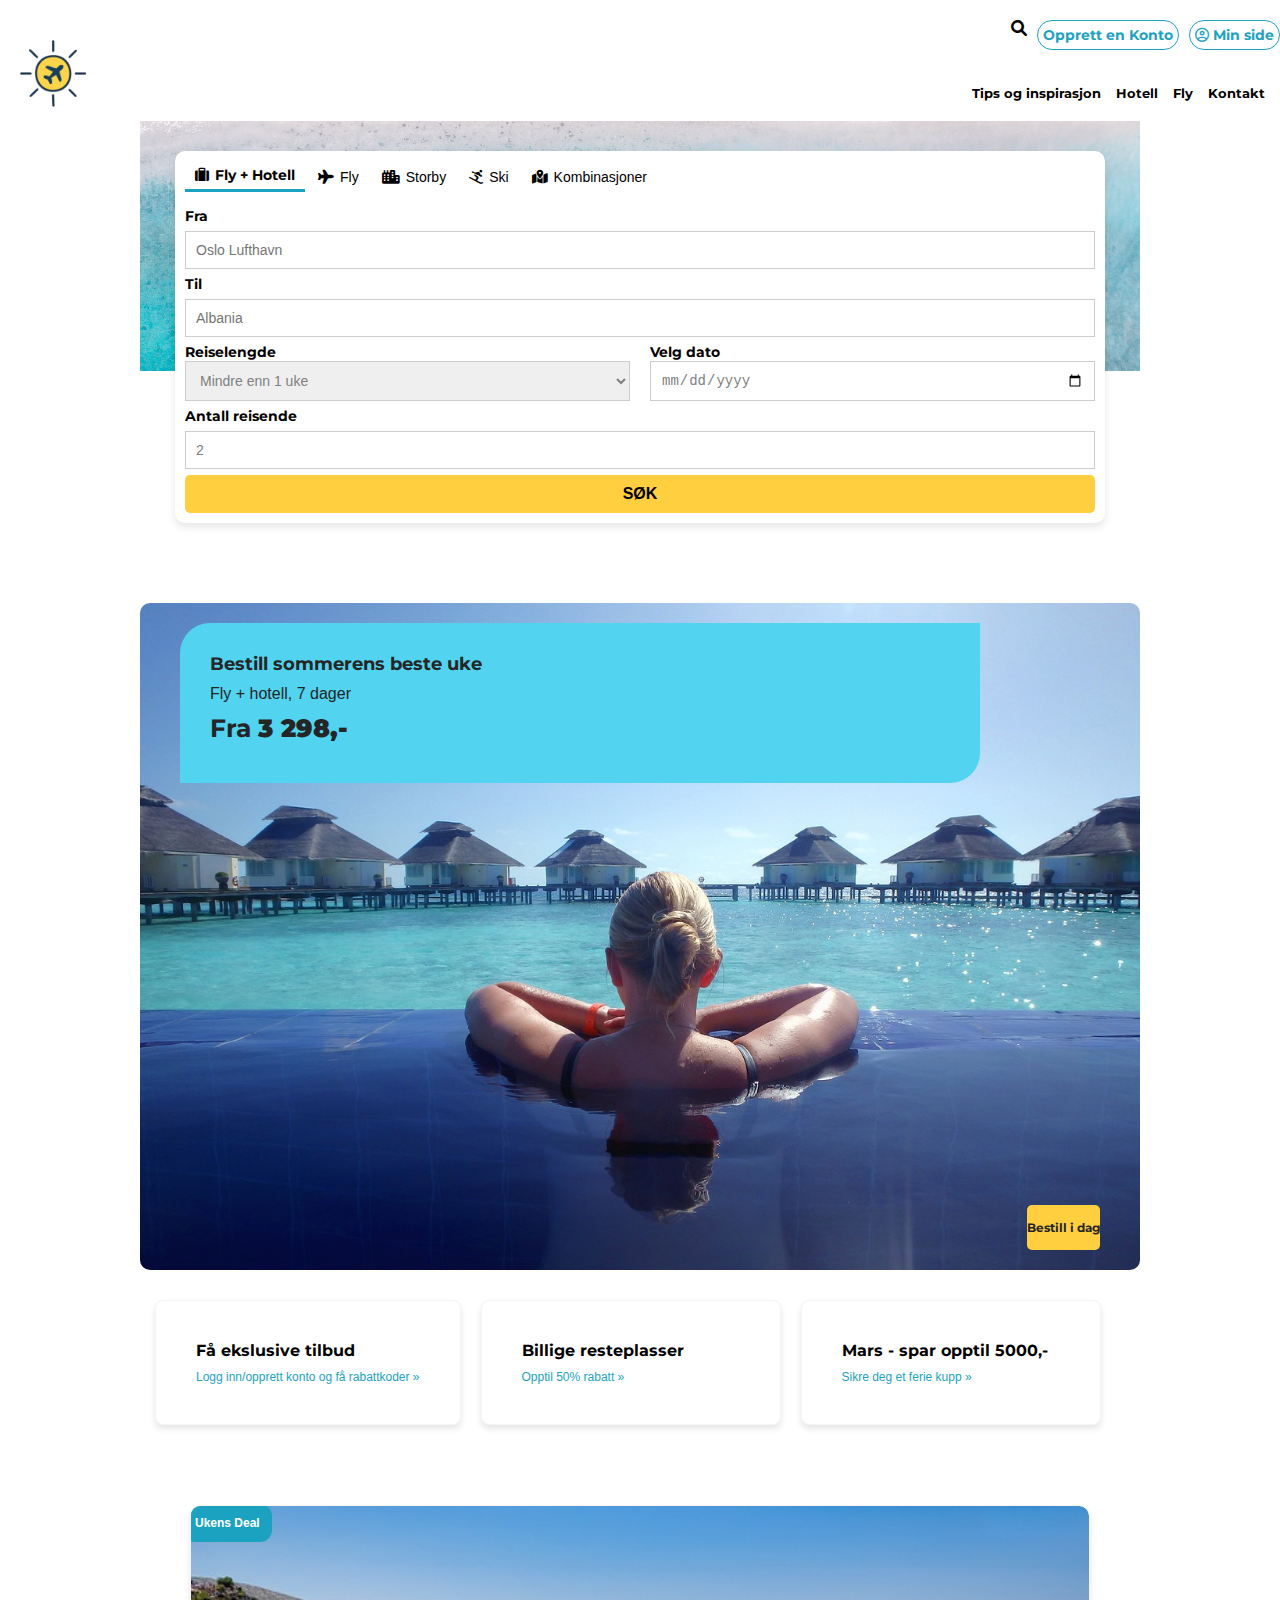
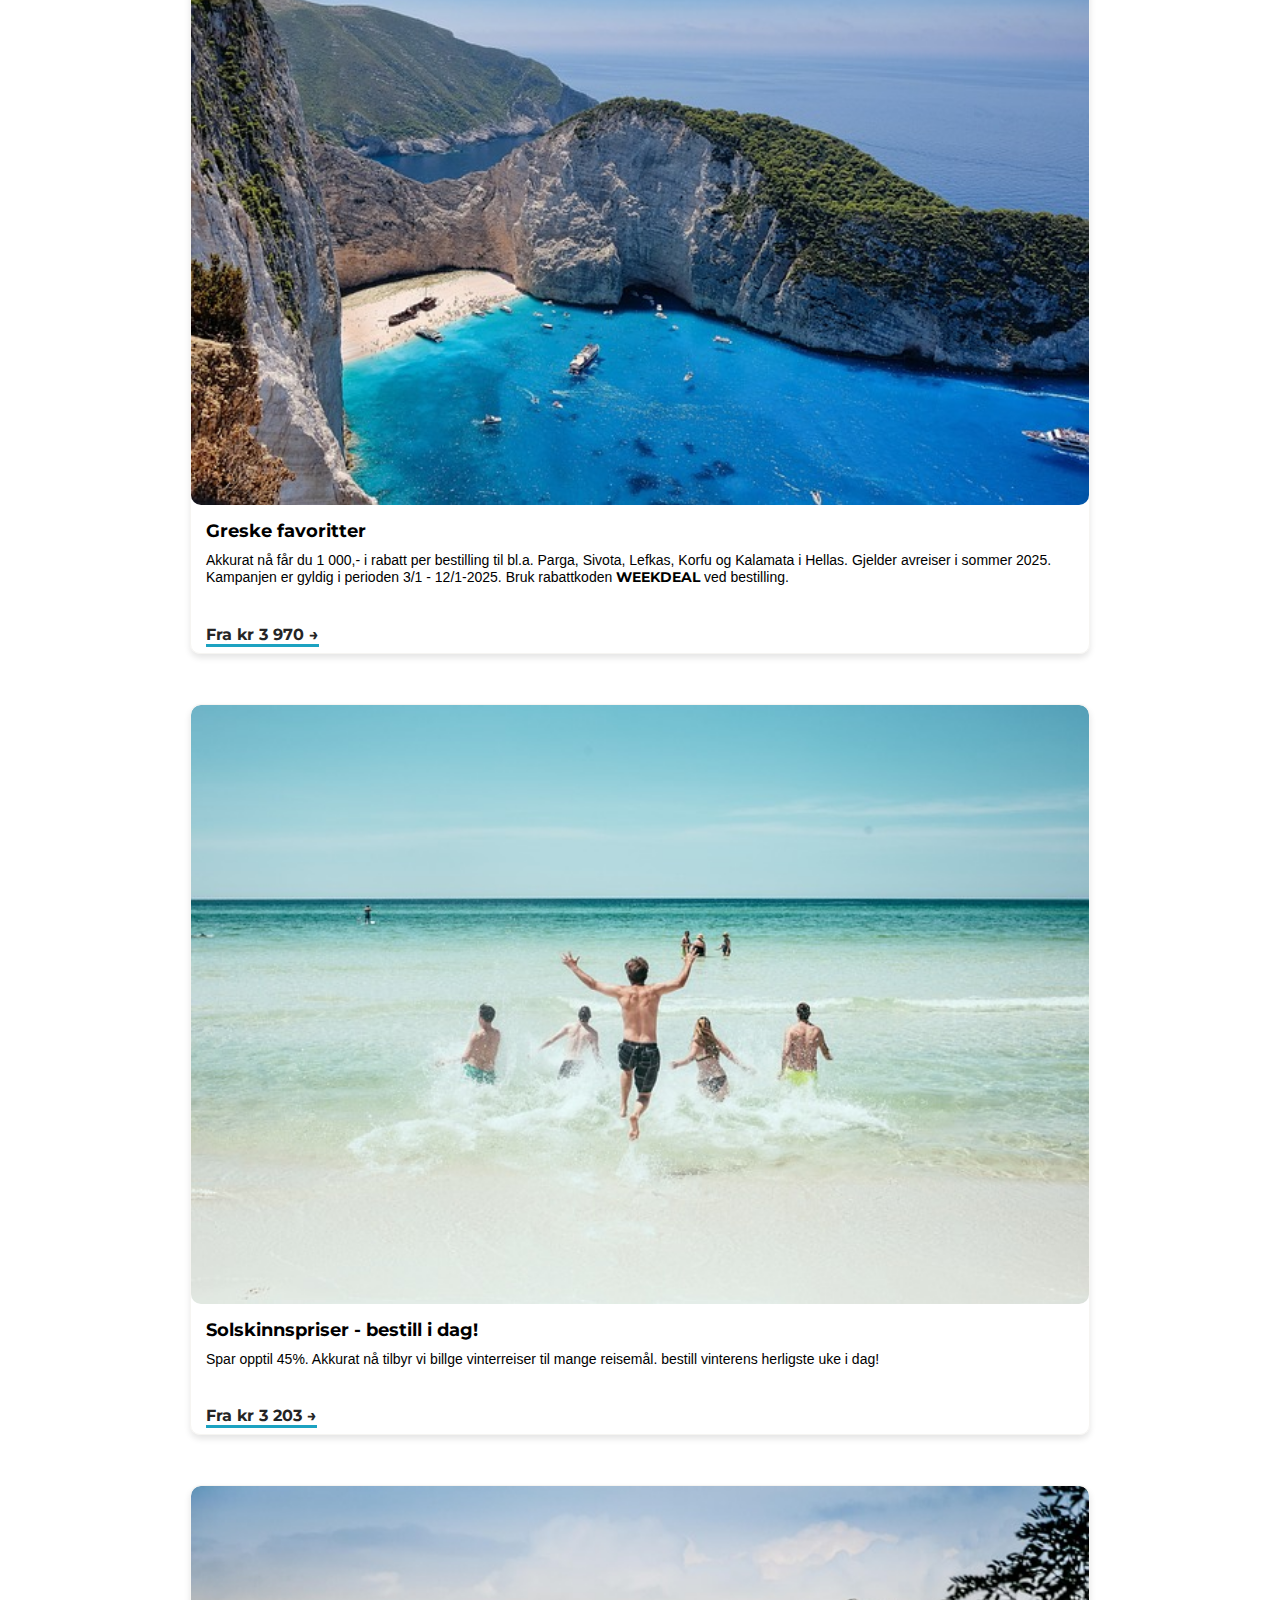
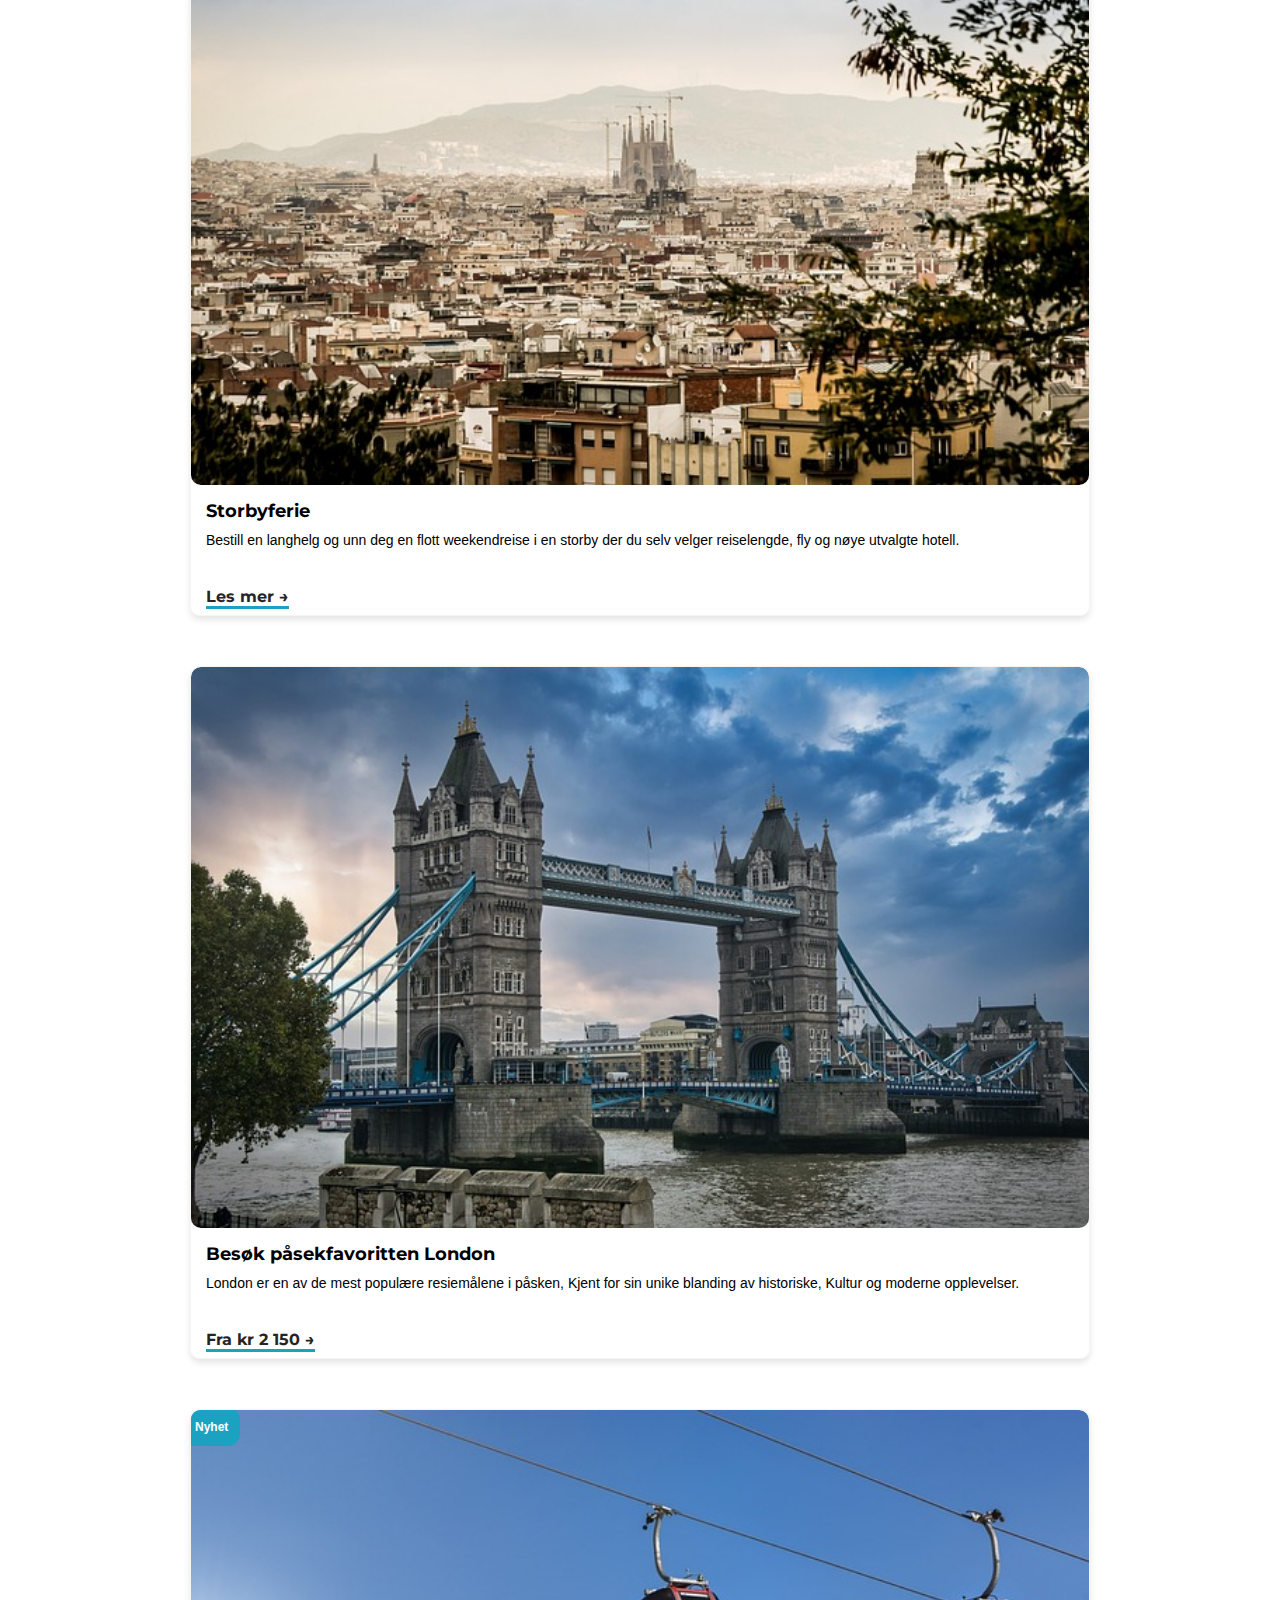
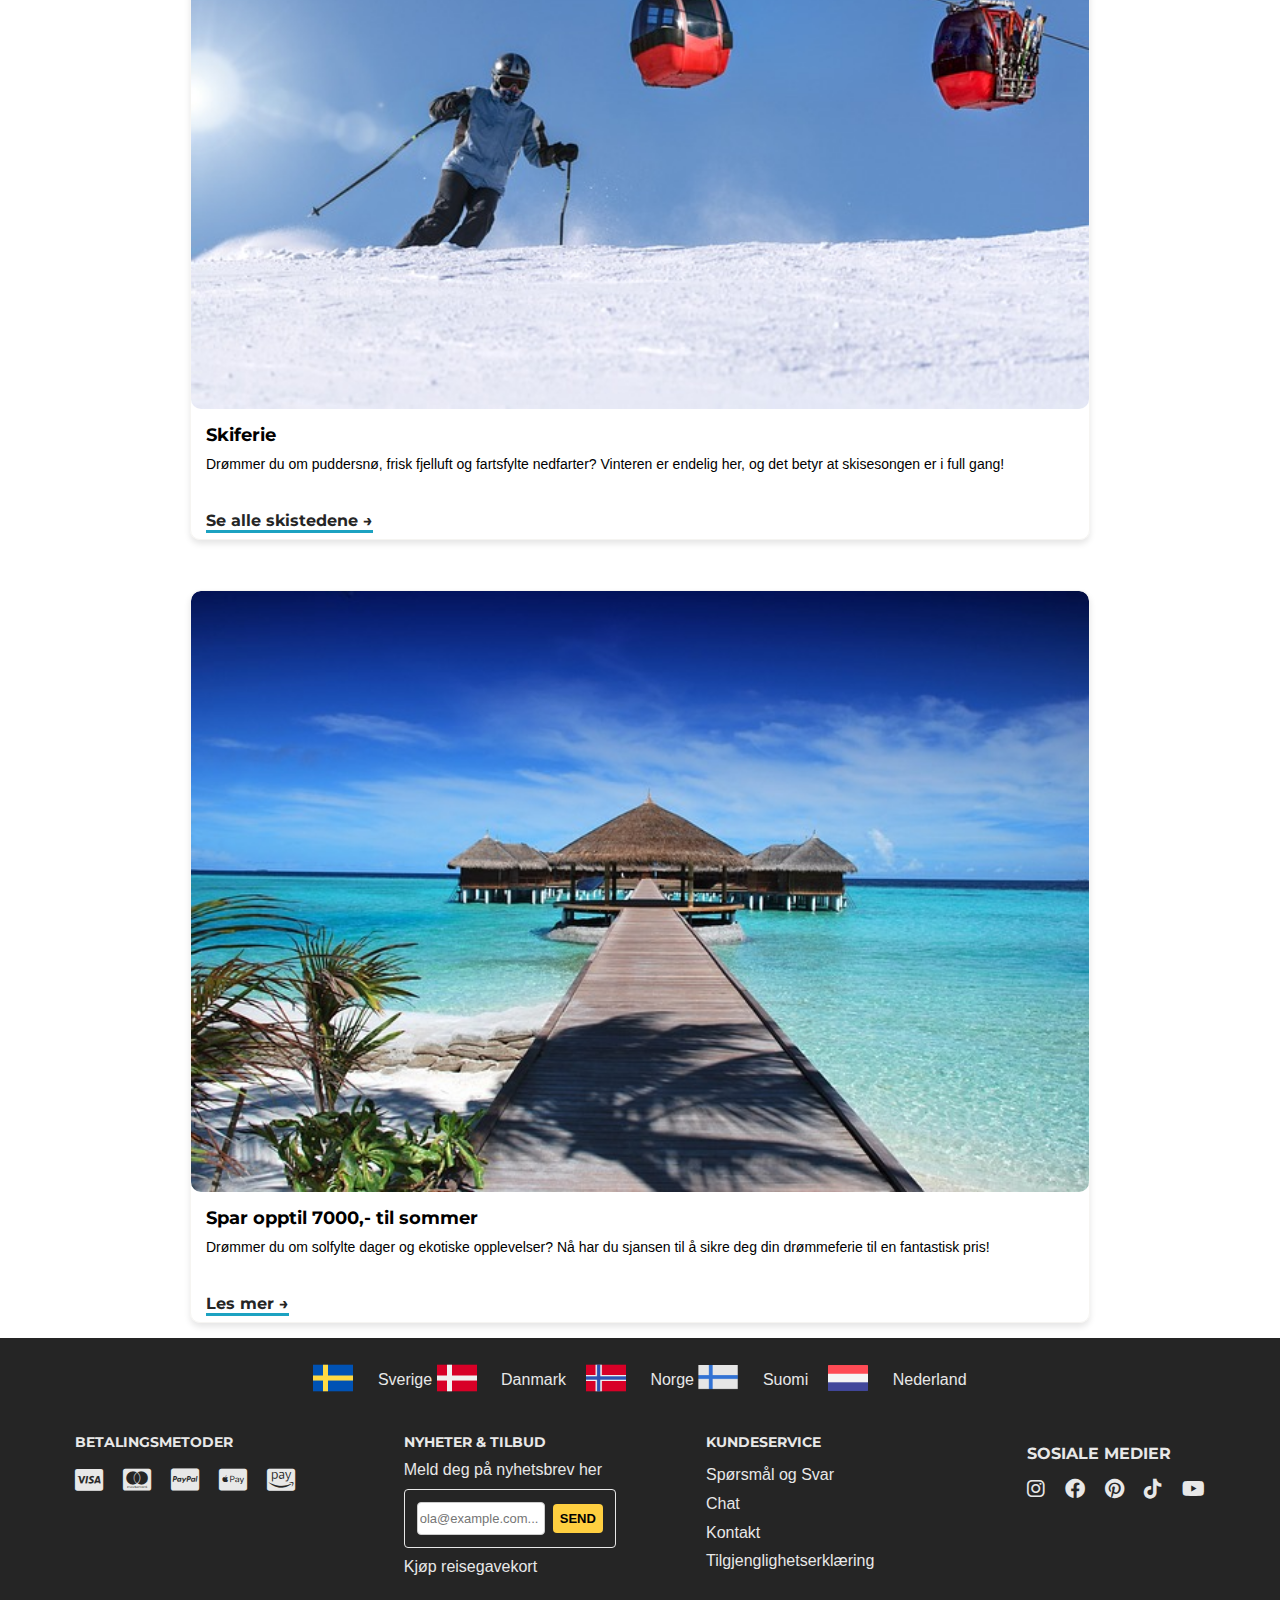
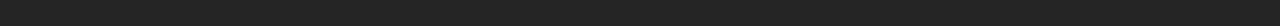
==== commit aea6dbe8: "oppdatering2" ====
--- a/index.html
+++ b/index.html
@@ -1,5 +1,5 @@
 <!DOCTYPE html>
-<html lang="en">
+<html lang="no">
 <head>
     <meta charset="UTF-8">
     <meta name="viewport" content="width=device-width, initial-scale=1.0">
@@ -10,6 +10,7 @@
 </head>
 <body>
     <div class="wrapper">
+
         <header class="menu">
             <nav class="navbar">
                 <div class="navdiv">
@@ -21,6 +22,21 @@
                     </ul> 
                 </div>
             </nav>
+
+            <section class="desktop-header">
+                <section class="search-desktop-container">
+                    <i class="fas fa-search"></i> 
+                    <a href="#" class="link2">Opprett en Konto</a>
+                    <a href="#" class="link1"><i class="far fa-user-circle"></i> Min side</a>
+                </section>
+                
+                <section class="desktop-buttons">
+                    <a href="#">Tips og inspirasjon</a>
+                    <a href="#">Hotell</a>
+                    <a href="#">Fly</a>
+                    <a href="#">Kontakt</a>
+                </section>
+            </section>
         </header>
 
 
@@ -80,7 +96,7 @@
                         <p>Fly + hotell, 7 dager</p>
                         <p class="price">Fra <strong>3 298,-</strong></p>
                     </section>
-                    <a href="order.html"><button class="cta-button">Bestill i dag</button></a>
+                    <a href="order.html" class="cta-button">Bestill i dag</a>
                 </section>
 
                
@@ -188,7 +204,7 @@
             </section>           
                 
                     
-
+            <section class="media">
             <section class="payment-methods">
                 <h2>BETALINGSMETODER</h2>
                 <ul>
@@ -232,10 +248,7 @@
                     <li><i class="fa-brands fa-youtube"></i> </li>
                 </ul>
             </section>
-
-
-
-            
+          </section> 
         </footer>
     </div>
     
--- a/style.css
+++ b/style.css
@@ -44,9 +44,10 @@
     margin-bottom: -30px;
     
 }
+
 .navdiv{
     max-width: 1000px;
-    margin: 0 auto; /* Sentraliser innholdet */
+    margin: 0 auto; 
     display: flex; align-items: center; justify-content: space-between;
 }
 .logo img{
@@ -75,8 +76,9 @@
     color: black;
     text-decoration: none; 
 }
-
-
+.desktop-header {
+    display: none; /* Skjuler seksjonen på mobil */
+}
 
 /*main booking seksjon */
 body {
@@ -236,8 +238,8 @@
    
 }
 
-.price {
-    font-size: 80px;
+.card-content .price {
+    font-size: 25px;
     font-weight: bolder;
 }
 
@@ -543,32 +545,6 @@
     text-decoration: underline; 
 }
 
-/* Media Query for små skjermer (maks 768px bredde) */
-@media (max-width: 768px) {
-    .footer-section {
-        flex-wrap: wrap;
-        gap: 10px; 
-    }
-
-    .footer-section article,
-    .footer-section aside {
-        flex: 1 1 48%;
-        max-width: 48%; 
-    }
-
-    .nyheter-tilbud form {
-        flex-wrap: nowrap; 
-
-    .nyheter-tilbud input {
-        width: 70%; 
-    }
-
-    .nyheter-tilbud button {
-        width: 30%; 
-    }
-}
-
-
 
 .sosiale-medier h2 {
     justify-content: left;
@@ -595,10 +571,98 @@
     font-size: 20px;
     color: #e8e8e8;
 }
-}
-
-
-
+
+@media (min-width: 1024px) {
+  
+    body {
+        max-width: 1400px;
+    }
+    header.menu {
+        max-width: 1400px;
+        width:100%;
+        display: flex;
+        justify-content: space-between; 
+       
+    }
+    header .logo {
+        margin-top: 20px;
+    }
+    .navbar {
+        padding: 0px 20px;
+        margin-bottom: 0;
+    }
+    .navdiv {
+        margin-left: 0; /* Fjern marginen her for å sentrere innholdet */
+    }
+    .header-icons li {
+        display: none;
+    }
+    .desktop-header {
+        display: flex;
+        flex-direction: column; 
+        justify-content: space-between; 
+        width: 100%; /* Tar 100% av bredden */
+        margin-bottom: 10px;
+        
+    }
+    .desktop-header .link2, .link1 {
+        border: 1px solid #1ca2c1;
+        color: #1ca2c1;
+        border-radius: 20px;
+        padding: 5px;
+        font-family: 'Montserrat', sans-serif;
+        font-weight: bold;
+        margin-left: 10px;
+        font-size: 14px;
+    }
+   
+    
+    .search-desktop-container, .desktop-buttons {
+        display: flex;
+        justify-content: flex-end; 
+    }
+    .desktop-buttons {
+        
+        margin-top: 10px;
+        font-family: 'Montserrat', sans-serif;
+        font-weight: bold; 
+        font-size: 13px;
+    }
+    .desktop-buttons a {
+        margin-right: 15px;
+    }
+
+    
+
+
+
+    .footer-container {
+        max-width: 1400px;
+        margin: 0 auto;
+    }
+
+    
+    .footer-section {
+        display: flex;
+        flex-direction: row;
+        justify-content: space-between; 
+        gap: 90px; 
+        margin-bottom: 30px;
+    }
+
+    
+    .flags ul {
+        display: flex;
+        gap: 20px;
+        justify-content: center;
+        list-style: none;
+        padding: 0;
+    }
+    .media {
+        display: flex;
+        
+    }
+}
 
 
 
@@ -972,6 +1036,7 @@
     margin-bottom: 15px;
     align-items: center;
     padding: 2px 0; 
+    margin-top: 15px;
 }
 .søke-tab{
     flex: 0 0 auto; 
@@ -1006,13 +1071,13 @@
 
 
 
+
 .hotellseksjon {
     max-width: 1000px;
-    margin: 0 auto; /* Sentraliser seksjonen */
+    margin: 0 auto; 
     padding: 10px;
 }
 
-/* Details styling */
 details {
     font-family: 'Montserrat', sans-serif;
     font-size: 16px;
@@ -1041,15 +1106,13 @@
     margin-left: 5px;
 }
 
-/* Når details åpnes, snu pilen */
 details[open] .arrow {
     transform: rotate(180deg);
 }
 
-/* Hotell-informasjon */
 .hotell-info {
     margin-top: 10px;
-    text-align: center;
+    text-align:start;
 }
 
 .hotell-bilde {
@@ -1074,16 +1137,25 @@
     text-align: start;
 }
 .hotell-detaljer {
-    list-style: none;
-    padding: 0;
-    margin: 0;
+    display: flex;
+    flex-direction: column;
+    gap: 10px;
     font-size: 16px;
+    font-family: 'Montserrat', sans-serif;
     font-weight: normal;
+
+}
+
+.detalj {
+    display: flex;
+    align-items: center; 
+    gap: 8px; 
 }
 
 .hotell-detaljer li {
     margin-bottom: 5px;
 }
+
 
 
 
@@ -1099,12 +1171,13 @@
     margin-top: -22px;
     margin-bottom: 5px;
 }
-.opplysninger1 label[for="firstname"] {
+/*
+.opplysninger1 label[for="førstnavn"] {
     font-size: 13.5px;       
     font-weight: bold;   
     color: #333;            
 }
-.opplysninger1 #firstname {
+.opplysninger1 #førstnavn {
     font-size: 18px;     
     padding: 5px;           
     border: 2px solid #e8e8e8; 
@@ -1116,12 +1189,12 @@
 }
 
 
-.opplysninger1 label[for="lastname"] {
+.opplysninger1 label[for="etternavn"] {
     font-size: 13.5px;       
     font-weight: bold;   
     color: #333;            
 }
-.opplysninger1 #lastname {
+.opplysninger1 #etternavn {
     font-size: 18px;     
     padding: 5px;           
     border: 2px solid #e8e8e8; 
@@ -1131,7 +1204,7 @@
     margin-top: 10px;
     margin-bottom: 10px;
 }
-
+*/
 
 .datoer {
     margin-top: 10px;        
@@ -1160,35 +1233,53 @@
 .inputs{
     margin-bottom: 20px;
 }
-.datoer #dayInput {
+.datoer #dayy {
     width: 160px;                
 }
-.datoer #monthInput {
+.datoer #monthh {
     width: 90px;             
 }
-.datoer #yearInput {
+.datoer #yearr {
     width: 50px;               
 }
+
+
+
+
+
+
+
+
 .kjønn label[for="title"] {
     font-size: 13.5px;
     font-weight: bold;
-
-}
-
-
-
-.kjønn label {
-    font-size: 13.5px; 
-    font-weight: bold;
-    margin-right: 10px; 
-    
-}
-.kjønn input[type="radio"] {
-    margin-right: 5px; 
-    margin-top: 10px;
-    margin-bottom: 20px;
-    
-}
+    margin: 0;
+}
+
+.kjønn legend {
+    font-size: 13.5px;
+    font-weight: bold;
+    margin-bottom: 15px;   
+}
+fieldset.kjønn {
+    border: none;
+    display: flex;           
+    flex-direction: row;        
+    align-items:center;    
+}
+fieldset.kjønn label {
+    margin-right: 100px; 
+    margin-bottom: 5px;
+}
+
+
+
+
+
+
+
+
+
 .kontakt-informasjon {
     display: flex;
     flex-direction: column; 
@@ -1242,9 +1333,9 @@
     border: none;
     border-radius: 4px;
     padding: 8px;
-    font-size: 16px;
-    font-weight: 700;
+    font-size: 14px;
     font-family: 'Montserrat',sans-serif;
+    font-weight: bolder;
     margin-bottom: 30px;
 }
 
@@ -1254,3 +1345,9 @@
 
 
 
+
+
+
+
+
+
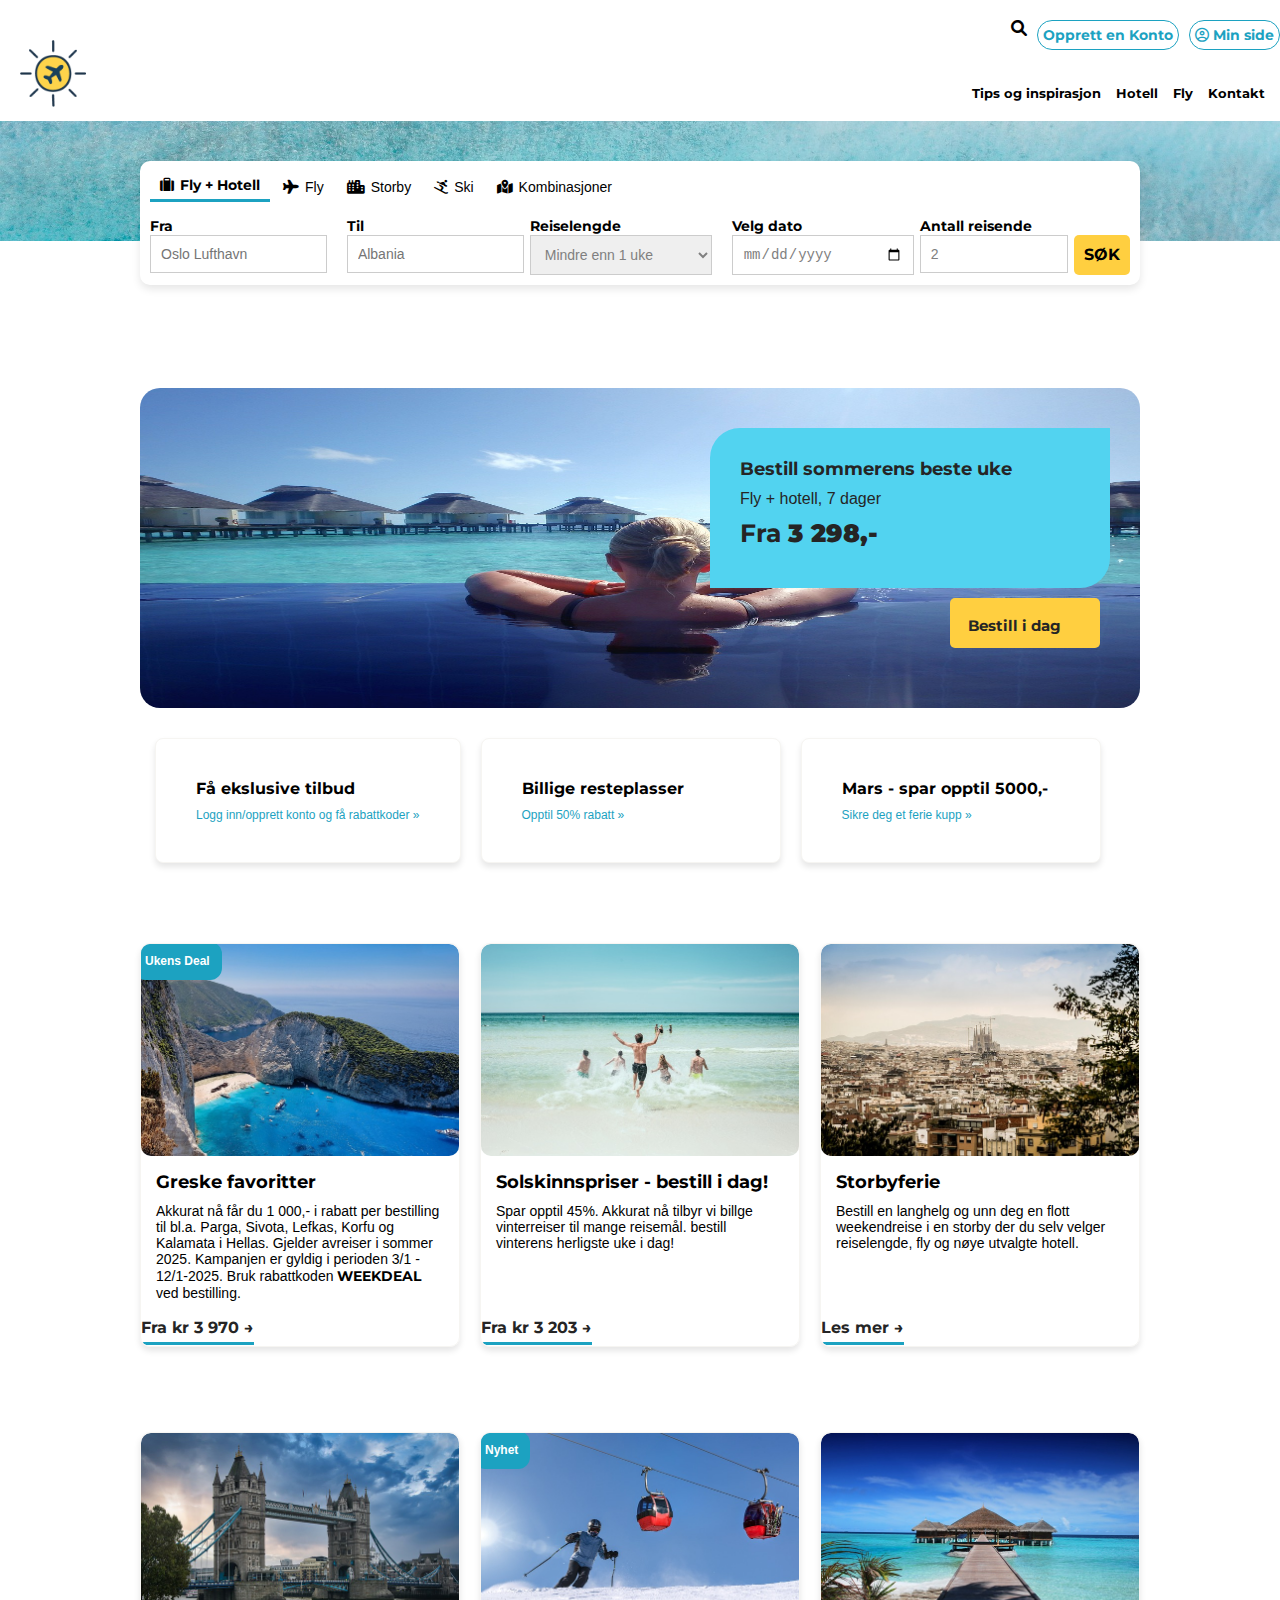
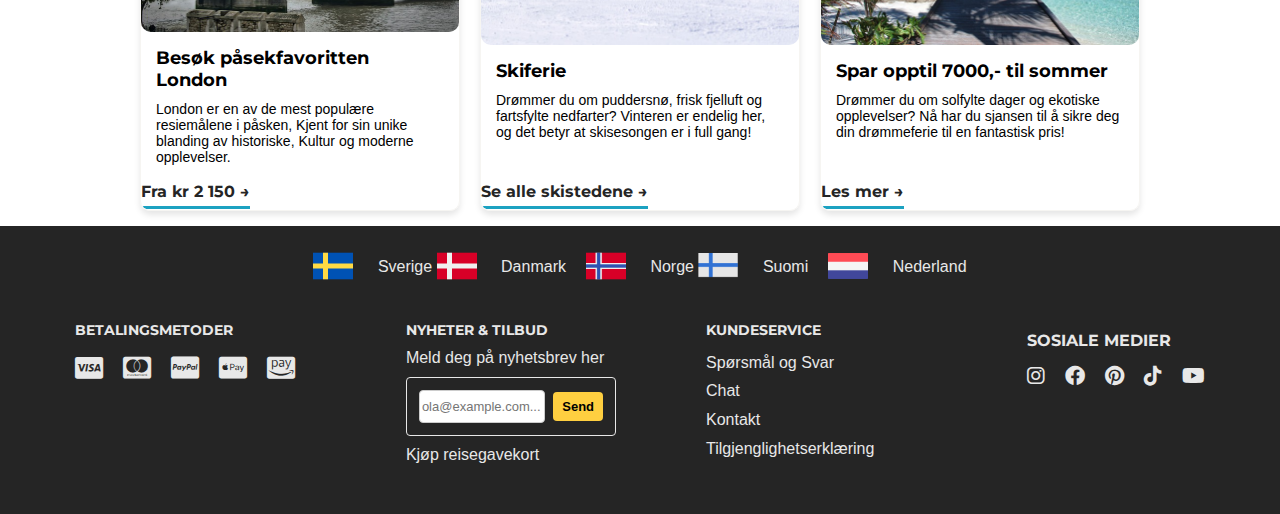
==== commit f5a83cc8: "media queries" ====
--- a/index.html
+++ b/index.html
@@ -53,12 +53,17 @@
                         <a href="#"><i class="fa-solid fa-map-location-dot"></i> Kombinasjoner</a>
                     </nav>
                     <form>
-                        <label for="fra">Fra</label>
-                        <input type="text" id="fra" name="fra" placeholder="Oslo Lufthavn" required>
-                        
-                        <label for="til">Til</label>
-                        <input type="text" id="til" name="til" placeholder="Albania" required>
-                        
+                        <section class="input-row">
+                            <section>
+                                <label for="fra">Fra</label>
+                                <input type="text" id="fra" name="fra" placeholder="Oslo Lufthavn" required>
+                            </section>
+                            <section>
+                                <label for="til">Til</label>
+                                <input type="text" id="til" name="til" placeholder="Albania" required>
+                            </section>
+                        </section>
+            
                         <section class="grid-container">
                             <section>
                                 <label for="reise">Reiselengde</label>
@@ -72,12 +77,15 @@
                                 <label for="dato">Velg dato</label>
                                 <input type="date" id="dato" name="dato" required>
                             </section>
+                            
                         </section>
+                        <section class="input-resie">
+                            <label for="antall">Antall reisende</label>
+                            <input type="number" id="antall" name="antall" min="1" max="10" value="2">
+                        </section>
+                        <a href="#" class="søkere" >Søk</a>
                         
-                        <label for="antall">Antall reisende</label>
-                        <input type="number" id="antall" name="antall" min="1" max="10" value="2">
-                        
-                        <button type="submit">Søk</button>
+                       
                     </form>
                 </section>
                 
@@ -120,7 +128,7 @@
 
 
 
-
+              <section class="deal-cards-container">
                 <section class="deal-card">
                     <span class="badge">Ukens Deal</span>
                     <img src="bildemappe/beach-mountain.jpg" alt="Bilde av greske strender" class="deal-image">
@@ -172,6 +180,7 @@
                         <p class="price">Les mer &rarr;</p>
                     </article>
                 </section>
+               </section>
 
 
 
--- a/style.css
+++ b/style.css
@@ -176,7 +176,7 @@
     color: gray;
 }
 
-button {
+.søkere {
     background: #ffcf40;
     border: none;
     cursor: pointer;
@@ -185,6 +185,7 @@
     border-radius: 5px;
     font-size: 16px;
     text-transform: uppercase;
+    text-align: center;
 }
 
 button:hover {
@@ -360,6 +361,7 @@
 
 .deal-content {
     padding: 15px;
+    
 }
 
 .deal-content h2 {
@@ -371,23 +373,28 @@
 }
 
 .deal-content p {
-    margin: 0 0 10px;
+    margin: 0 0 30px;
     font-size: 14px;
     font-family:'Montserrat', sans-serif ;
-}
+
+}
+
 
 .deal-content .price {
-    position: relative;
-    bottom: -19px;
+    position: absolute; 
+    bottom: -29px;
+    left: 0;  /* Venstre kant */
     font-size: 16px;
     font-weight: bold;
     color: #252525;
     margin-top: 10px;
-    font-family:'Montserrat', sans-serif ;
-    border-bottom: 3px solid #1ca2c1; 
+    font-family: 'Montserrat', sans-serif;
+    text-align: center; 
+    padding: 5px 0; 
+    border-bottom: 3px solid #1ca2c1;  
     display: inline-block;
-}
-
+    
+}
 
 /* footer */
 /*flags */
@@ -631,6 +638,131 @@
     .desktop-buttons a {
         margin-right: 15px;
     }
+    .main-content{
+        max-width: 1400px;
+    }
+    form {
+        display: flex;
+        flex-direction: row; 
+        justify-content: space-between;
+        width: 100%;   
+    }
+    .input-row,
+    .grid-container{
+        display: flex;
+        flex-direction:row;
+        gap: 20px;    
+    }
+    .input-row section,
+    .grid-container section,
+    .input-reise,
+    .søkere {
+        flex: 1;   
+    }
+    .søkere{
+        margin-top: 18px;
+        height: 40px; 
+        width: 200px;
+        
+    }
+    .bestillingsskjema{
+        margin-top: -80px;
+    }
+    .banner {
+        width: 100%;          
+        height: 120px;          
+        margin-left: 0 !important;
+        margin-right: 0 !important;
+        margin-top: 20px;   
+    }
+    .card {
+        max-width: 1000px;
+        width: 93%;
+        margin-left: auto;
+        margin-right: auto;
+        position: relative;  
+    }
+    .card-image img {
+        height: 320px;
+        border-radius: 20px;
+    }
+    .card-content {
+        margin-left: 570px;
+        width: 40%;
+        margin-top: 40px;
+    }
+    .cta-button {
+        bottom: 60px; 
+        width: 150px; 
+        font-size: 15px;
+        height: 50px;
+        padding: 18px; 
+    }
+    .tilbud-section {
+        max-width: 1000px;
+        width: 97%;
+        margin-left: auto;
+        margin-right: auto;
+        position: relative;  
+    
+    }
+    .deal-cards-container {
+        display: flex; /* Gjør containeren til en flex container */
+        flex-wrap: wrap; /* Tillater elementene å bryte linjer */
+        justify-content: space-between; /* Justerer plasseringen av seksjonene */
+        gap: 20px; /* Gap mellom seksjonene */
+        max-width: 1000px;
+        width: 97%;
+        margin-left: auto;
+        margin-right: auto;
+        position: relative;
+    }
+
+    .deal-card {
+        flex: 1 1 30%; 
+        margin-top: 5%; 
+        border-radius: 10px; 
+        overflow: hidden;
+        font-family: Arial, sans-serif;
+        border: 1px solid #f6f5f2;
+        box-shadow: 0 4px 6px rgba(0, 0, 0, 0.1);
+        transition: transform 0.3s ease; 
+        margin-left: auto; 
+        margin-right: auto;
+        margin-bottom: 15px;
+    }
+
+    /* Hvis du vil justere spesifik plassering eller retning for seksjonene, kan du gjøre det her */
+    .deal-card:nth-child(1) {
+        order: 1; /* Kan endre rekkefølgen på elementene */
+    }
+
+    .deal-card:nth-child(2) {
+        order: 2;
+    }
+
+    .deal-card:nth-child(3) {
+        order: 3;
+    }
+
+    .deal-card:nth-child(4) {
+        order: 4;
+    }
+
+    .deal-card:nth-child(5) {
+        order: 5;
+    }
+
+    .deal-card:nth-child(6) {
+        order: 6;
+    }
+    
+    
+    
+
+
+   
+    
 
     
 
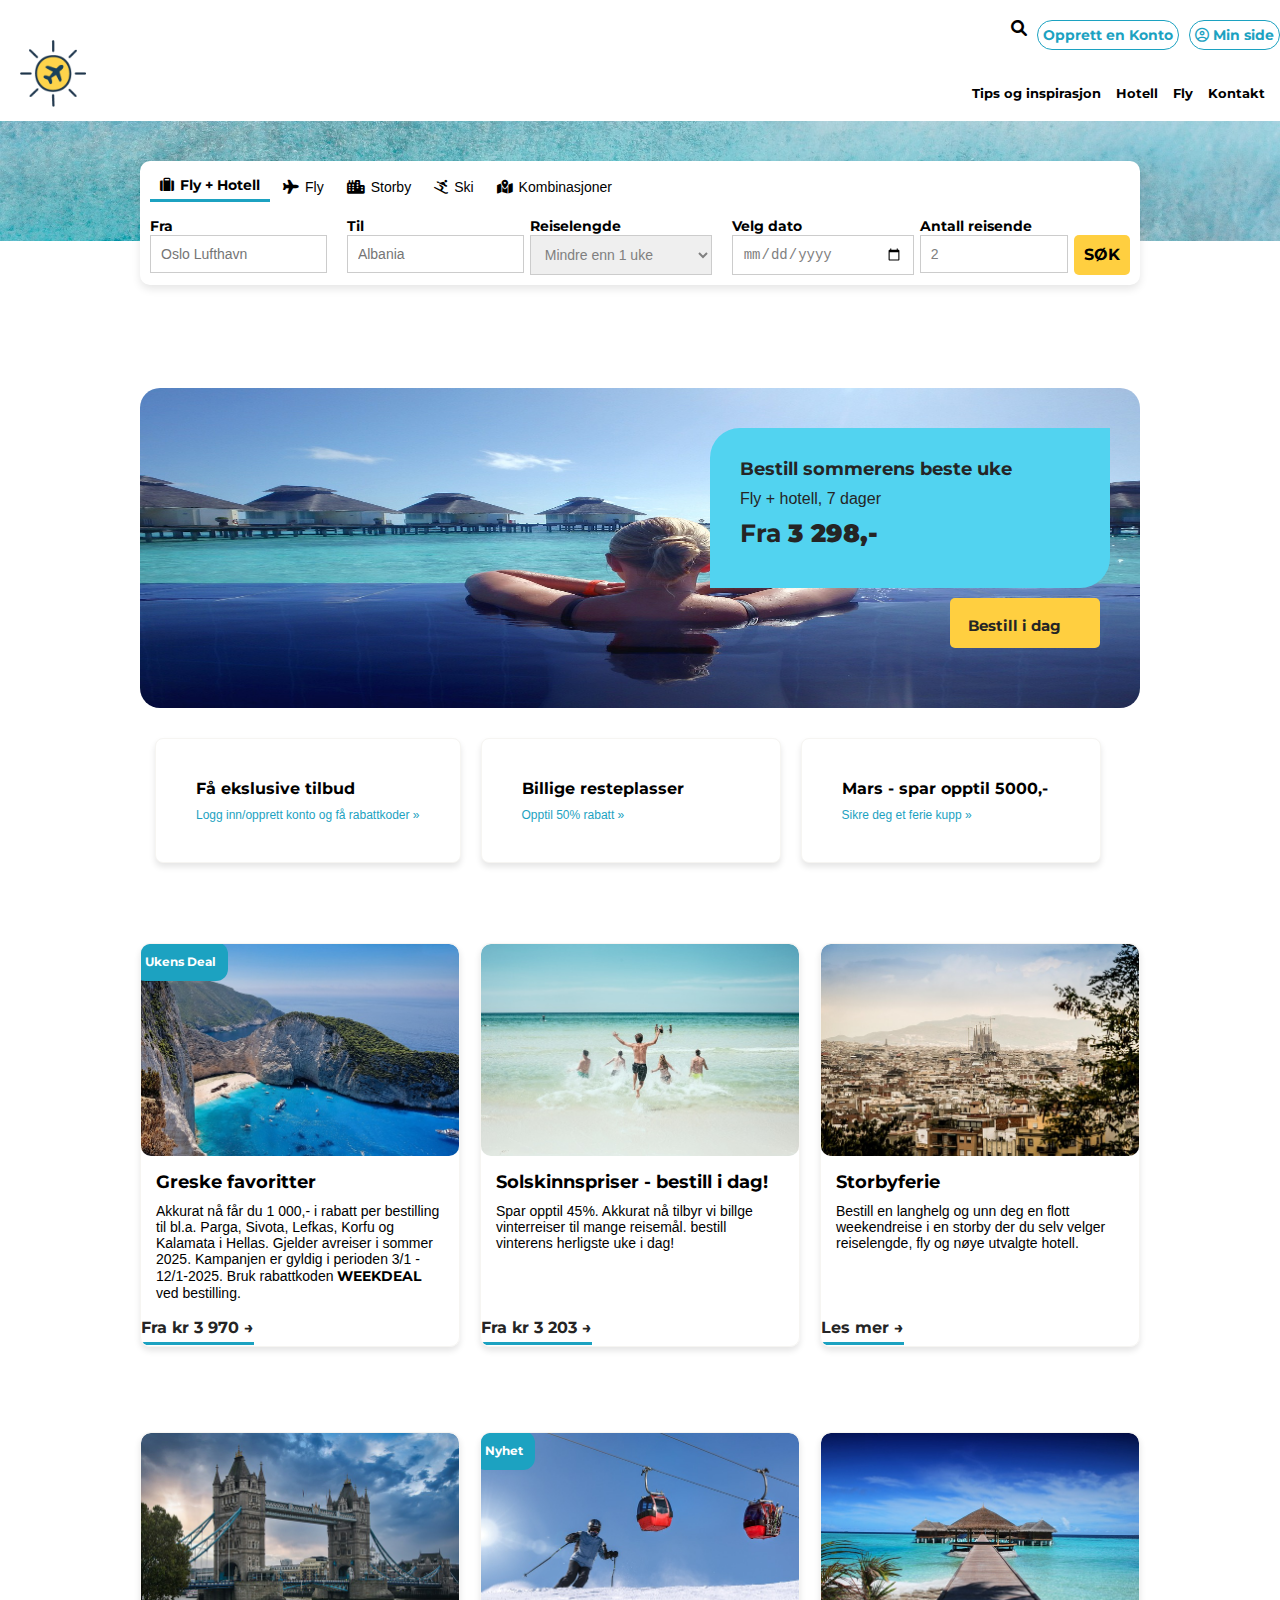
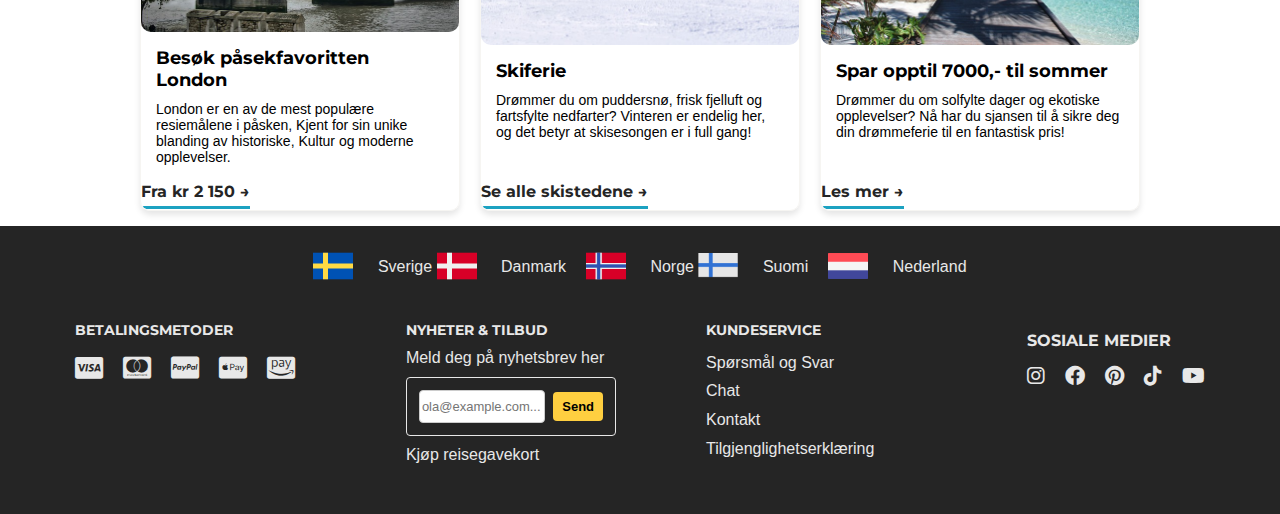
==== commit 3d909e7a: "ferdig med oppdatering" ====
--- a/index.html
+++ b/index.html
@@ -27,12 +27,12 @@
                 <section class="search-desktop-container">
                     <i class="fas fa-search"></i> 
                     <a href="#" class="link2">Opprett en Konto</a>
-                    <a href="#" class="link1"><i class="far fa-user-circle"></i> Min side</a>
+                    <a href="order.html" class="link1"><i class="far fa-user-circle"></i> Min side</a>
                 </section>
                 
                 <section class="desktop-buttons">
-                    <a href="#">Tips og inspirasjon</a>
-                    <a href="#">Hotell</a>
+                    <a href="#tip-og-inspirasjon">Tips og inspirasjon</a>
+                    <a href="hotell.html">Hotell</a>
                     <a href="#">Fly</a>
                     <a href="#">Kontakt</a>
                 </section>
@@ -128,7 +128,7 @@
 
 
 
-              <section class="deal-cards-container">
+              <section class="deal-cards-container" id="tip-og-inspirasjon">
                 <section class="deal-card">
                     <span class="badge">Ukens Deal</span>
                     <img src="bildemappe/beach-mountain.jpg" alt="Bilde av greske strender" class="deal-image">
@@ -241,7 +241,7 @@
                         <li>Spørsmål og Svar</li>
                         <li>Chat</li>
                         <li>Kontakt</li>
-                        <li>Tilgjenglighetserklæring</li>
+                        <li><a href="https://docs.google.com/spreadsheets/d/1en9ofgsG-BY4bpf16I3cUpS4QS8dnDbY/edit?usp=sharing&ouid=118324874820816166902&rtpof=true&sd=true" target="_blank" id="file">Tilgjenglighetserklæring</a></li>
                     </ul>
                 </aside>
             </section>
--- a/style.css
+++ b/style.css
@@ -35,6 +35,7 @@
     box-sizing: border-box;
     max-width: 1400px;
 }
+
 .menu, .footer {
     width: 100%;
     font-family: 'Montserrat', sans-serif;
@@ -76,11 +77,14 @@
     color: black;
     text-decoration: none; 
 }
+#file {
+    color: #e8e8e8;
+}
 .desktop-header {
-    display: none; /* Skjuler seksjonen på mobil */
-}
-
-/*main booking seksjon */
+    display: none;
+}
+
+
 body {
     font-family: 'Montserrat', sans-serif;
     margin: 0;
@@ -723,7 +727,7 @@
         margin-top: 5%; 
         border-radius: 10px; 
         overflow: hidden;
-        font-family: Arial, sans-serif;
+        font-family:'Montserrat', sans-serif;
         border: 1px solid #f6f5f2;
         box-shadow: 0 4px 6px rgba(0, 0, 0, 0.1);
         transition: transform 0.3s ease; 
@@ -732,9 +736,9 @@
         margin-bottom: 15px;
     }
 
-    /* Hvis du vil justere spesifik plassering eller retning for seksjonene, kan du gjøre det her */
+   
     .deal-card:nth-child(1) {
-        order: 1; /* Kan endre rekkefølgen på elementene */
+        order: 1; 
     }
 
     .deal-card:nth-child(2) {
@@ -757,17 +761,6 @@
         order: 6;
     }
     
-    
-    
-
-
-   
-    
-
-    
-
-
-
     .footer-container {
         max-width: 1400px;
         margin: 0 auto;
@@ -1000,6 +993,7 @@
     font-size: 16px;
     gap: 10px;
     padding: 1rem;
+    width: 100%;
 }
 .icon-description {
     margin-bottom: 10px;
@@ -1138,6 +1132,131 @@
 
 
 
+@media (min-width: 1024px) {
+    .slider {
+        display: grid;
+        grid-template-columns: repeat(4, 1fr);  /* 4 like kolonner */
+        grid-template-rows: auto auto  auto; /* 2 rader */
+        gap: 5px; /* Redusert gap for mindre mellomrom */
+        margin-top: 20px;
+        align-items: stretch; /* Sikrer at alle bilder har samme høyde */
+    }
+
+    /* Sikrer at alle bildene fyller sin plassering i grid */
+    .slider img {
+        width: 98%;
+        height: 95%;
+        object-fit: cover;
+    }
+
+    /* Første bilde (øverst) tar 2 kolonner */
+    #slide-1 {
+        grid-column: span 2;
+        grid-row: 1;
+    }
+
+    /* De fire midterste bildene tar 1 kolonne hver */
+    #slide-2 {
+        grid-column: span 1;
+        grid-row: 1;
+    }
+
+    #slide-3 {
+        grid-column: span 1;
+        grid-row: 1;
+    }
+
+    #slide-4 {
+        grid-column: span 1;
+        grid-row: 2;
+    }
+
+    #slide-5 {
+        grid-column: span 1;
+        grid-row: 2;
+    }
+
+    /* Siste bilde (nederst) tar 2 kolonner og er like stort som #slide-1 */
+    #slide-6 {
+        grid-column: span 2;
+        grid-row: 2;
+    }
+    .menue {
+        max-width: 1000px;
+        width: 80%;
+        margin-left: auto;
+        margin-right: auto;
+        position: relative;
+    }
+
+
+
+    .fantastisk-container
+    , .fasititeter,
+    .fasiliteter-container{
+        max-width: 1000px;
+        width: 40%;
+        margin-left: auto;
+        margin-right: 50%;
+        position: relative;
+        margin-top: 10px;
+    }
+    .fasititeter {
+        margin-top: -40px;
+    }
+    .kart {
+        max-width: 1000px;
+        width: 30%;
+        margin-left: auto;
+        margin-right: 10%;
+        margin-top: -450px;
+        width: 20%;  
+    }
+    .map-iframe {
+        height: 300px; 
+    }
+   
+
+
+    .anmeldelsers {
+        display: grid;
+        grid-template-columns: repeat(3, 1fr); 
+        margin-top: 120px;
+        max-width: 1000px;
+        width: 80%;
+        margin-left: auto;
+        margin-right: auto;
+        position: relative;
+    }
+    .anmeldelser {
+        display: block;
+    }
+    .anmel-content {
+        box-sizing: border-box;
+        padding: 10px; 
+        margin-bottom: 20px;
+        height: 100%; 
+    }
+    .anmeldelser:nth-child(4) {
+        grid-column: span 1; 
+        grid-row: 2; 
+    }
+    .anmel-image {
+        width: 250px; 
+        height: 200px;
+        object-fit: cover; 
+        display: block; 
+    }
+    }
+   
+
+
+
+
+
+
+
+
 
 
 
@@ -1201,9 +1320,6 @@
     display: flex; 
 }
 
-
-
-
 .hotellseksjon {
     max-width: 1000px;
     margin: 0 auto; 
@@ -1220,6 +1336,10 @@
     padding: 10px;
     cursor: pointer;
 }
+.details {
+    display: none;
+}
+
 
 summary {
     display: flex;
@@ -1292,9 +1412,18 @@
 
 
 
-
-
-
+.opplysninger1 {
+    margin-top: 0;   
+    flex-direction: column; 
+    display: flex;
+    flex-wrap: wrap;
+    padding: 10px; 
+    margin-left: 20px;
+    margin-right: 20px;
+    background-color: #f6f5f2;
+    border-radius: 10px;
+    margin-bottom: 15px;
+}
 .order-title h2 {
     font-size: 24px;
     margin-bottom: 20px;
@@ -1338,6 +1467,13 @@
 }
 */
 
+.opplysninger1 #firstname {
+    margin-bottom: 20px
+}
+
+.opplysninger1 #lastname {
+    margin-bottom: 20px
+}
 .datoer {
     margin-top: 10px;        
 }
@@ -1375,19 +1511,6 @@
     width: 50px;               
 }
 
-
-
-
-
-
-
-
-.kjønn label[for="title"] {
-    font-size: 13.5px;
-    font-weight: bold;
-    margin: 0;
-}
-
 .kjønn legend {
     font-size: 13.5px;
     font-weight: bold;
@@ -1403,11 +1526,6 @@
     margin-right: 100px; 
     margin-bottom: 5px;
 }
-
-
-
-
-
 
 
 
@@ -1443,20 +1561,6 @@
     word-wrap: break-word; 
     overflow: hidden;      
     
-}
-
-.opplysninger1 {
-    margin-top: 0;   
-    flex-direction: column; 
-    display: flex;
-    flex-wrap: wrap;
-    padding: 10px; 
-    margin-left: 20px;
-    margin-right: 20px;
-    background-color: #f6f5f2;
-    border-radius: 10px;
-    font-style: 'Montserrat';
-    margin-bottom: 15px;
 }
 .siste-trinn{
     margin-left: 20px;
@@ -1472,14 +1576,196 @@
 }
 
 
-
-
-
-
-
-
-
-
-
-
-
+@media (min-width: 1024px) {
+    .søkefelt{
+        max-width: 1400px;
+        width: 86%;
+        margin-left: auto;
+        margin-right: auto;
+        position: relative;
+        margin-top: 40px;
+        
+    }
+    details {
+        display: none;
+    }
+    .details {
+        max-width: 1000px;
+        width: 47%;
+        display: block; 
+        cursor: default; 
+        box-shadow: 0 4px 6px rgba(0, 0, 0, 0.1);
+        border-radius: 10px;
+        margin-right: auto;
+        margin-left: 55%;
+    }
+    
+    .hotell-info {
+        padding: 10px;
+        margin-top: -1050px;
+    }
+    
+    .opplysninger1 {
+        width: 40%;
+        background-color: #f6f5f2;
+        border-radius: 10px;
+        margin-bottom: 15px;
+        margin-left: 10%;
+       
+       
+    }
+    
+    .order-title h2 {
+        font-size: 20px;
+        margin-bottom: 20px;
+        margin-left: 10%;
+    }
+    
+    .opplysninger1 h3 {
+        font-size: 15px;
+    }
+    
+    .datoer {
+        margin-top: 10px;
+    }
+    
+    .datoer label {
+        font-size: 15px;
+        font-weight: bold;
+        margin-bottom: 7px;
+    }
+    
+    .datoer .inputs {
+        display: flex;
+        gap: 20px;
+    }
+    
+    .opplysninger1 form {
+        display: flex;
+        justify-content: space-between; 
+        gap: 20px; 
+    }
+    
+    .opplysninger1 label {
+        font-size: 13.5px;
+        font-weight: bold;
+        color: #333;
+        display: block; 
+        margin-top: 15px;
+    }
+    
+    .opplysninger1 input {
+        font-size: 15px;
+        padding: 5px;
+        border: 2px solid #e8e8e8;
+        border-radius: 5px;
+        width: 100%; 
+        height: 35px;
+    }
+    
+    
+    .names {
+        display: flex;
+        justify-content: space-between;
+    }
+    
+    .names .name-field {
+        width: 48%; 
+    }
+    
+    .datoer .inputs input {
+        width: 30%; 
+    }
+    .kjønn input[type="radio"] {
+        transform: scale(0.5); 
+        margin-right: 10px; 
+        margin: 0;
+    }
+    .kjønn label {
+        margin: 0;
+    }
+    .kjønn {
+        width: 50px;
+        align-items: center;
+    }
+    
+.kontakt-informasjon {
+    display: flex;
+    flex-direction: column; 
+    gap: 5px; 
+}
+
+
+.desktop-row {
+    display: flex;
+    justify-content: space-between; 
+    gap: 10px; 
+}
+
+
+.info {
+    display: flex;
+    flex-direction: column; 
+    gap: 5px; 
+    width: 48%; 
+}
+
+
+.info label {
+    font-size: 13.5px;
+    font-weight: bold;
+    color: #333;
+    display: block;
+}
+
+
+.info input,
+.info select {
+    font-size: 15px;
+    padding: 5px;
+    border: 2px solid #e8e8e8;
+    border-radius: 5px;
+    width: 100%; 
+    height: 35px;
+}
+
+
+.desktop-row .info input[type="email"],
+.desktop-row .info input[type="tel"] {
+    width: 100%; 
+}
+
+
+.desktop-row .info input[type="text"],
+.desktop-row .info input[type="number"] {
+    width: 100%;
+}
+
+.desktop-row .info .select-land {
+    width: 100%; 
+}
+.siste-trinn {
+    margin-left: 10%;
+}
+
+
+
+
+    
+    
+    
+
+
+
+
+
+
+    
+
+
+
+
+
+
+
+}
